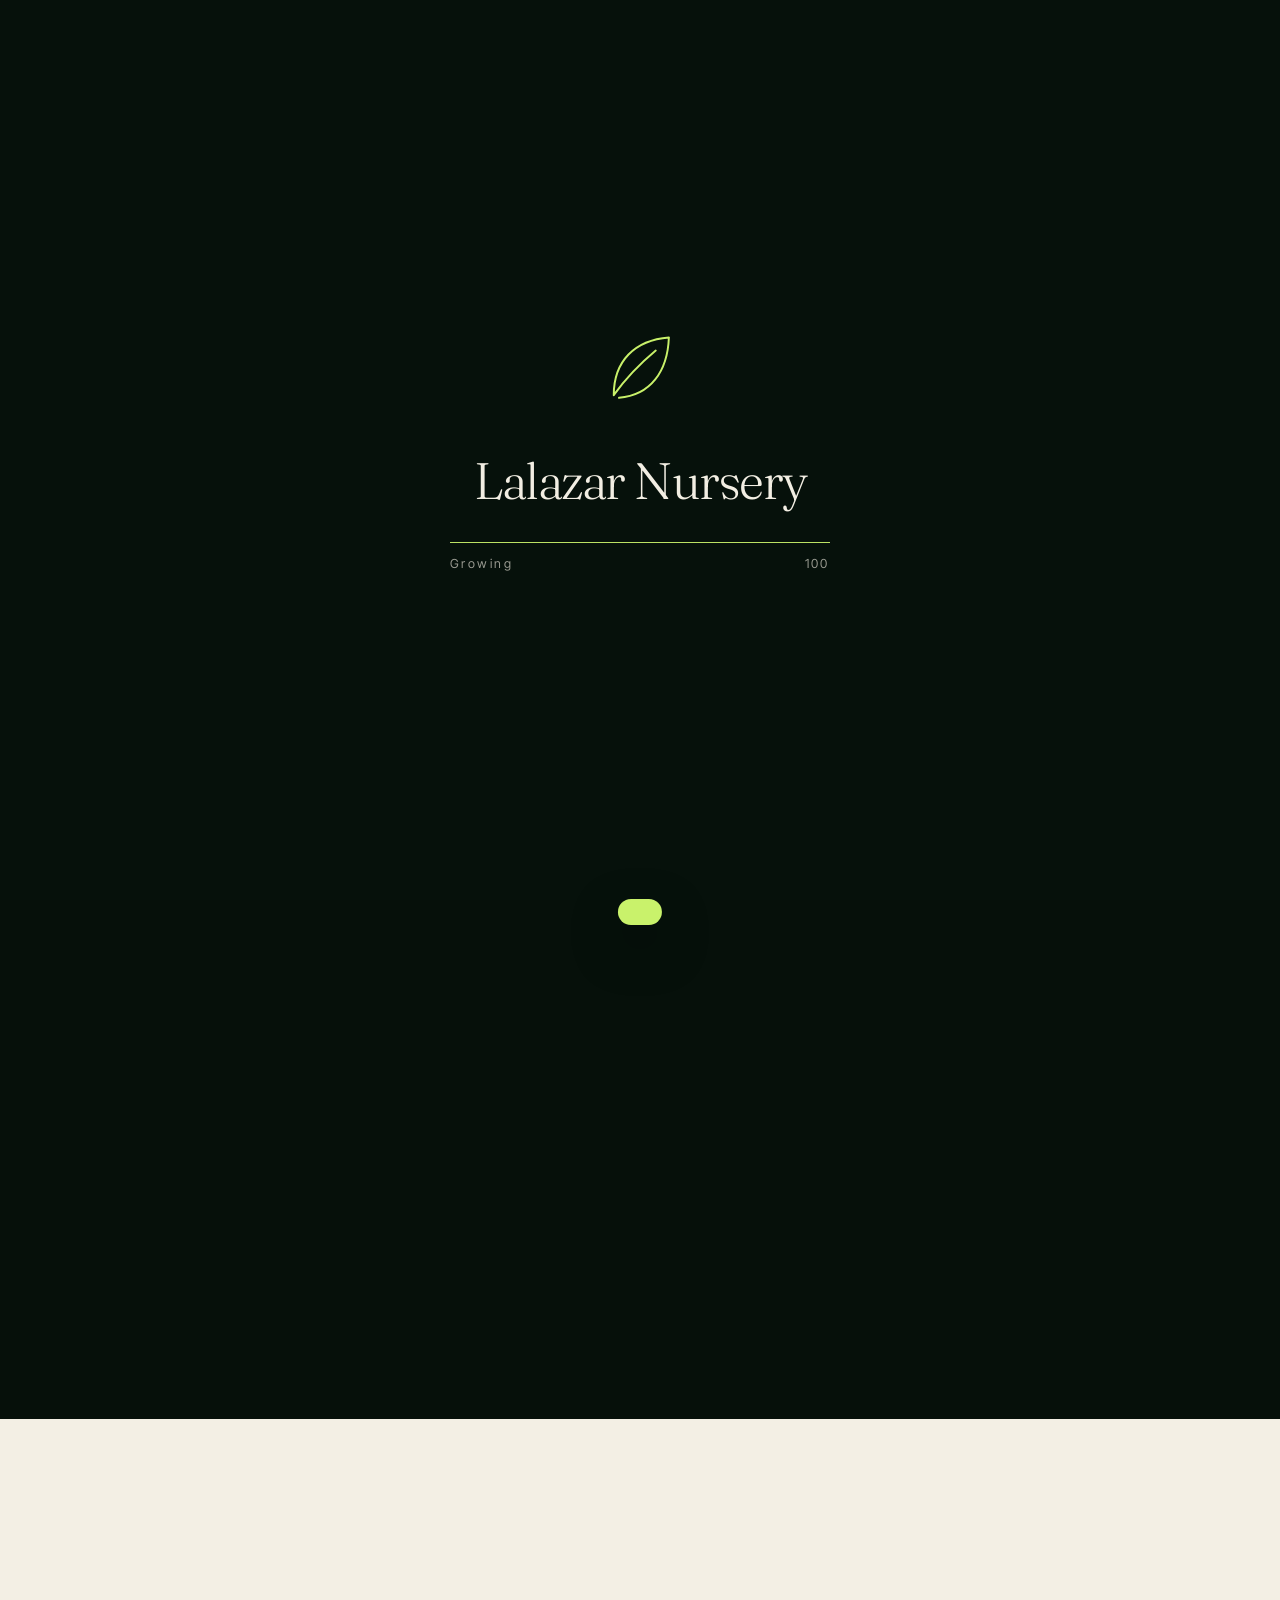
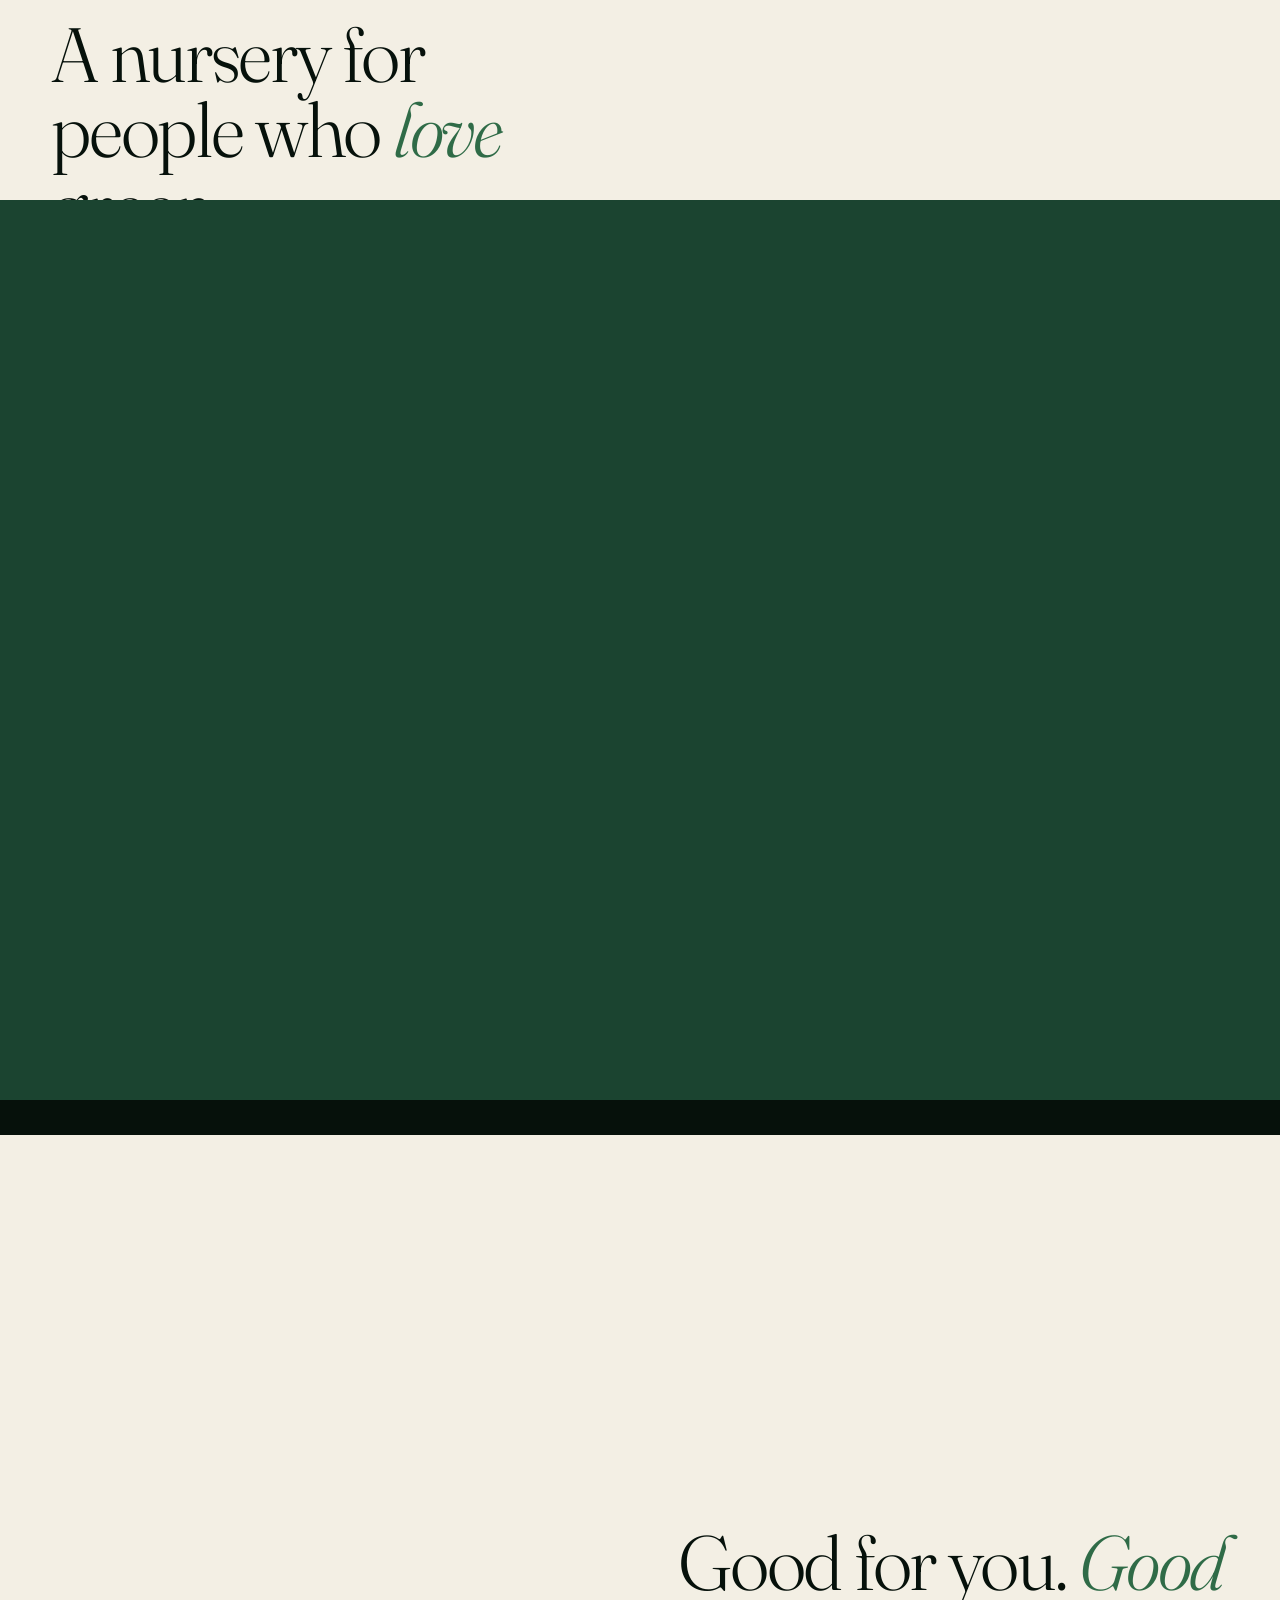
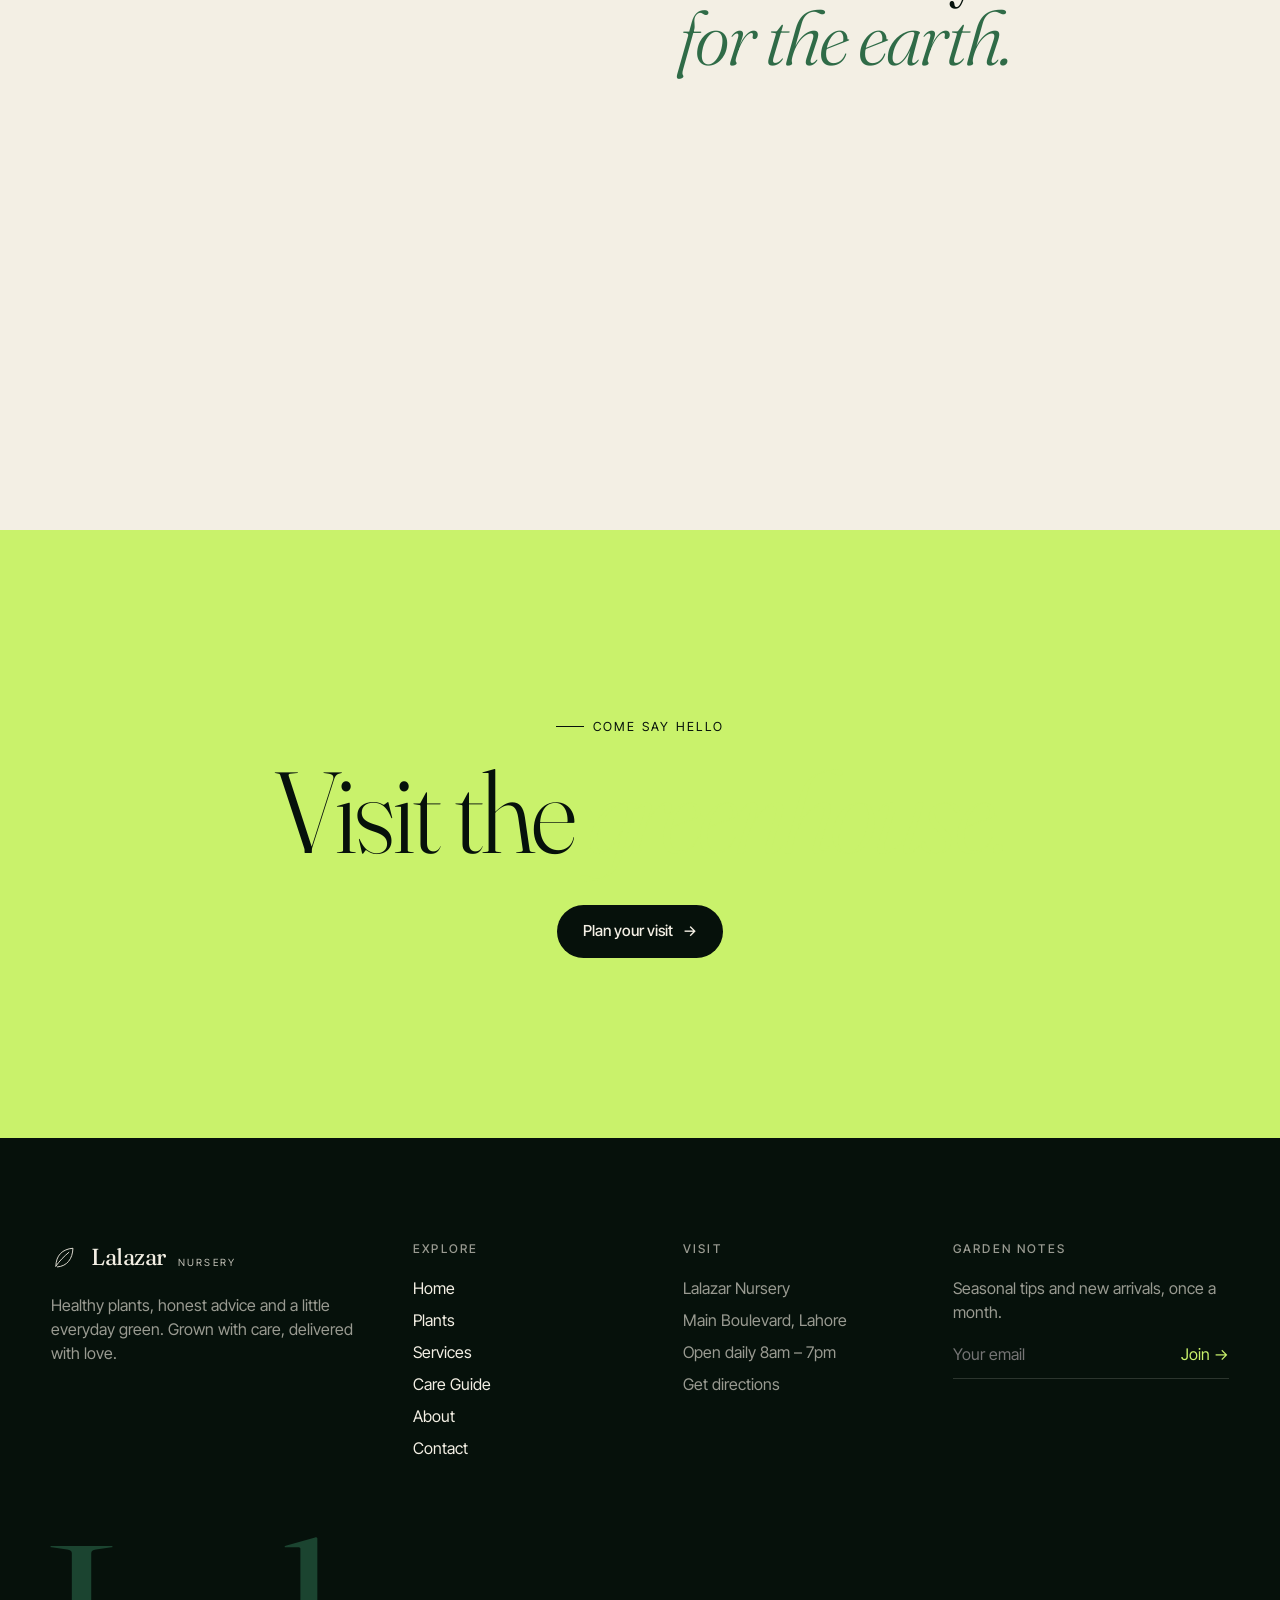
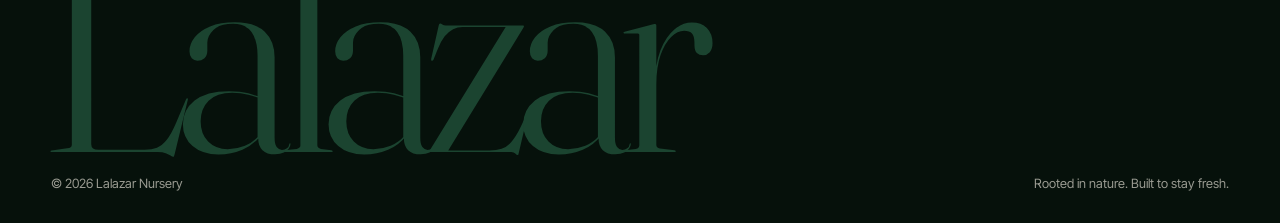
==== about.html @ 15ce7860 "Fix cart drawer, mobile overflow, touch animations and add pinned mobile collection - Cart drawer ne" ====
<!doctype html>
<html lang="en">
<head>
<meta charset="utf-8">
<meta name="viewport" content="width=device-width,initial-scale=1">
<title>About — Lalazar Nursery</title>
<meta name="description" content="The story and values behind Lalazar Nursery: growing healthy plants and helping people live greener.">
<meta name="theme-color" content="#06110b">
<link rel="icon" href="data:image/svg+xml,%3Csvg xmlns='http://www.w3.org/2000/svg' viewBox='0 0 64 64'%3E%3Crect width='64' height='64' rx='14' fill='%2306110b'/%3E%3Cpath d='M14 50C14 27 28 13 52 11c-1 23-12 39-34 41M14 50c9-12 18-22 28-31' fill='none' stroke='%23c9f26b' stroke-width='3.5' stroke-linecap='round'/%3E%3C/svg%3E">
<link rel="preconnect" href="https://fonts.googleapis.com"><link rel="preconnect" href="https://fonts.gstatic.com" crossorigin>
<link rel="preconnect" href="https://images.unsplash.com" crossorigin>
<link href="https://fonts.googleapis.com/css2?family=Fraunces:ital,opsz,wght@0,9..144,300;0,9..144,400;1,9..144,300&family=Inter+Tight:wght@300;400;500;600&display=swap" rel="stylesheet">
<link rel="stylesheet" href="css/style.css?v=10">
</head>
<body>
<main>
  <section class="phero">
    <span class="eyebrow" style="color:var(--lime)">About us</span>
    <h1 class="display" style="margin-top:22px" data-split data-hero>Rooted in <em>nature,</em> grown with heart.</h1>
  </section>

  <section class="band" style="height:min(90vh,760px)"><img data-img="jungle" data-w="1800" data-parallax="8" data-eager="1" alt="Greenhouse foliage"><div></div></section>

  <section class="light sec">
    <div class="wrap split">
      <div><span class="eyebrow" data-reveal>Our story</span><h2 class="h2" style="margin-top:18px" data-split>A nursery for people who <em>love</em> green.</h2></div>
      <div>
        <p class="lead" style="max-width:52ch;margin-bottom:22px" data-reveal>Lalazar Nursery began with a simple idea: everyone deserves a little green in their life. We raise plants in our own greenhouse, acclimatise them to real homes, and share everything we&rsquo;ve learned about keeping them happy.</p>
        <p class="lead" style="max-width:52ch" data-reveal>Whether you&rsquo;re buying your very first succulent or planning a whole garden, we&rsquo;re here to help you choose well and grow with confidence.</p>
      </div>
    </div>
  </section>

  <section class="sec wrap">
    <span class="eyebrow" style="color:var(--lime)" data-reveal>What we stand for</span>
    <h2 class="h2" style="margin:18px 0 60px" data-split>Our <em>values</em></h2>
    <div class="feats">
      <div class="feat" style="border-color:var(--line)" data-reveal><i>01</i><h3>Grow responsibly</h3><p>Peat-light soil mixes, rainwater collection and minimal plastic in our packaging.</p></div>
      <div class="feat" style="border-color:var(--line)" data-reveal data-delay=".1"><i>02</i><h3>Be honest</h3><p>We&rsquo;ll tell you if a plant isn&rsquo;t right for your space &mdash; even if it costs us a sale.</p></div>
      <div class="feat" style="border-color:var(--line)" data-reveal data-delay=".2"><i>03</i><h3>Share knowledge</h3><p>Free care advice, workshops and guides so every plant has a chance to thrive.</p></div>
    </div>
  </section>

  <section class="light sec">
    <div class="wrap split">
      <div class="imgbox" data-clip><img data-img="seedlings" data-w="1200" data-parallax="8" data-sizes="(max-width:800px) 100vw, 45vw" alt="Seedlings growing"></div>
      <div><span class="eyebrow" data-reveal>Sustainability</span><h2 class="h2" style="margin:18px 0 24px" data-split>Good for you. <em>Good for the earth.</em></h2>
        <p class="lead" data-reveal>Plants clean the air, calm the mind and cool our cities. We&rsquo;re working to make every step &mdash; from seed to shelf &mdash; kinder to the planet that grows them.</p></div>
    </div>
  </section>

  <section class="cta"><span class="eyebrow">Come say hello</span>
    <h2 class="display" style="margin-top:22px;font-size:clamp(2.6rem,9vw,9rem)" data-split>Visit the <em>greenhouse.</em></h2>
    <a class="btn magnetic" href="contact.html">Plan your visit <span class="arr">&rarr;</span></a></section>
</main>
<script src="https://cdnjs.cloudflare.com/ajax/libs/gsap/3.12.5/gsap.min.js"></script>
<script src="https://cdnjs.cloudflare.com/ajax/libs/gsap/3.12.5/ScrollTrigger.min.js"></script>
<script src="https://cdn.jsdelivr.net/npm/lenis@1.1.13/dist/lenis.min.js"></script>
<script src="js/data.js?v=10"></script>
<script src="js/main.js?v=10"></script>
</body>
</html>
---- css/style.css ----
/* ============ Lalazar Nursery ============ */
:root{
  --ink:#06110b; --forest:#0d2418; --moss:#1b4430; --leaf:#2f6b47; --lime:#c9f26b; --cream:#f3efe4; --sand:#e6dfcd; --clay:#e07a4f;
  --muted:rgba(243,239,228,.62); --line:rgba(243,239,228,.16);
  --serif:'Fraunces',Georgia,serif; --sans:'Inter Tight',system-ui,sans-serif;
  --ease:cubic-bezier(.22,1,.36,1); --pad:clamp(20px,4vw,64px);
}
*{box-sizing:border-box;margin:0;padding:0}
html{-webkit-text-size-adjust:100%}
html.lenis,html.lenis body{height:auto}
.lenis.lenis-smooth{scroll-behavior:auto!important}
.lenis.lenis-stopped{overflow:hidden}
body{font-family:var(--sans);background:var(--ink);color:var(--cream);line-height:1.5;overflow-x:hidden;-webkit-font-smoothing:antialiased}
img{display:block;max-width:100%;height:auto}
a{color:inherit;text-decoration:none}
button{font:inherit;color:inherit;background:none;border:0;cursor:pointer}
ul{list-style:none}
::selection{background:var(--lime);color:var(--ink)}
.wrap{padding-inline:var(--pad)}
.light{background:var(--cream);color:var(--ink)}
.light .muted{color:rgba(6,17,11,.6)}
.muted{color:var(--muted)}
.eyebrow{font-size:.78rem;letter-spacing:.18em;text-transform:uppercase;display:inline-flex;gap:.7em;align-items:center}
.eyebrow::before{content:"";width:28px;height:1px;background:currentColor}
.display{font-family:var(--serif);font-weight:300;letter-spacing:-.035em;line-height:.93;font-size:clamp(2.8rem,9vw,9.5rem)}
.h2{font-family:var(--serif);font-weight:300;letter-spacing:-.03em;line-height:.98;font-size:clamp(2.2rem,6vw,5.5rem)}
.display em,.h2 em,.h3 em{font-style:italic;font-weight:300;color:var(--lime)}
.light .h2 em,.light .display em{color:var(--leaf)}
.h3{font-family:var(--serif);font-weight:300;font-size:clamp(1.5rem,2.6vw,2.4rem);letter-spacing:-.02em;line-height:1.05}
.lead{font-size:clamp(1.05rem,1.5vw,1.3rem);max-width:46ch;color:var(--muted)}
.light .lead{color:rgba(6,17,11,.65)}
section{position:relative}
.sec{padding-block:clamp(80px,12vw,180px)}

/* word split */
.w{display:inline-block;overflow:hidden;vertical-align:top;padding:0 .1em .12em 0;margin:0 -.1em -.12em 0}
.wi{display:inline-block;will-change:transform}
.pw{display:inline-block}

/* buttons */
.btn{display:inline-flex;align-items:center;gap:.7em;padding:1em 1.7em;border-radius:99px;font-weight:500;font-size:.95rem;background:var(--lime);color:var(--ink);transition:transform .5s var(--ease),background .3s,color .3s;position:relative;overflow:hidden;will-change:transform}
.btn span.arr{display:inline-block;transition:transform .5s var(--ease)}
.btn:hover span.arr{transform:translateX(5px)}
.btn.ghost{background:transparent;color:inherit;box-shadow:inset 0 0 0 1px currentColor}
.btn.ghost:hover{background:var(--cream);color:var(--ink)}
.light .btn.ghost:hover{background:var(--ink);color:var(--cream)}
.btn.dark{background:var(--ink);color:var(--cream)}
.btn:disabled{opacity:.5;cursor:not-allowed}

/* header */
.hdr{position:fixed;inset:0 0 auto 0;z-index:90;display:flex;align-items:center;justify-content:space-between;padding:22px var(--pad);color:#fff;mix-blend-mode:difference;transition:transform .6s var(--ease)}
.hdr.hide{transform:translateY(-100%)}
.logo{display:flex;align-items:center;gap:.6em;font-family:var(--serif);font-size:1.45rem;letter-spacing:-.02em;font-weight:400}
.logo svg{width:26px;height:26px}
.logo small{font-family:var(--sans);font-size:.62rem;letter-spacing:.22em;text-transform:uppercase;opacity:.8;margin-left:-.2em;align-self:flex-end;padding-bottom:5px}
.nav{display:flex;gap:clamp(18px,2.4vw,40px);font-size:.92rem}
.nav a{position:relative;padding:4px 0}
.nav a::after{content:"";position:absolute;left:0;bottom:0;height:1px;width:100%;background:currentColor;transform:scaleX(0);transform-origin:right;transition:transform .5s var(--ease)}
.nav a:hover::after,.nav a.on::after{transform:scaleX(1);transform-origin:left}
.hdr-r{display:flex;align-items:center;gap:18px;font-size:.92rem}
.cart-btn{display:flex;gap:.5em;align-items:center}
.cart-btn b{display:inline-grid;place-items:center;min-width:24px;height:24px;border-radius:99px;background:#fff;color:#000;font-size:.75rem;font-weight:600;padding:0 6px}
.burger{display:none}
.mnav{position:fixed;inset:0;z-index:85;background:var(--forest);padding:110px var(--pad) 40px;display:flex;flex-direction:column;justify-content:space-between;clip-path:inset(0 0 100% 0);visibility:hidden}
.mnav a{display:block;font-family:var(--serif);font-size:clamp(2.4rem,11vw,4.5rem);font-weight:300;line-height:1.15;letter-spacing:-.03em}
.mnav a em{color:var(--lime)}
@media(max-width:900px){.nav{display:none}.burger{display:block}}

/* preloader + transition */
.pre{position:fixed;inset:0;z-index:200;background:var(--ink);display:grid;place-items:center;color:var(--cream)}
.pre-in{text-align:center;width:min(380px,80vw)}
.pre svg{width:84px;height:84px;margin:0 auto 26px;overflow:visible}
.pre svg path{fill:none;stroke:var(--lime);stroke-width:1.5;stroke-linecap:round;stroke-linejoin:round}
.pre-name{font-family:var(--serif);font-weight:300;font-size:clamp(2rem,6vw,3.2rem);letter-spacing:-.03em;overflow:hidden}
.pre-name span{display:inline-block}
.pre-bar{height:1px;background:var(--line);margin:22px 0 12px;overflow:hidden}
.pre-bar i{display:block;height:100%;background:var(--lime);transform:scaleX(0);transform-origin:left}
.pre-n{font-size:.78rem;letter-spacing:.2em;display:flex;justify-content:space-between;color:var(--muted)}
.wipe{position:fixed;inset:0;z-index:150;background:var(--moss);transform:translateY(100%);pointer-events:none;display:grid;place-items:center}
.wipe span{font-family:var(--serif);font-size:clamp(2rem,6vw,4rem);font-weight:300;font-style:italic;color:var(--lime);opacity:0}

/* cursor */
.cur,.cur-r{position:fixed;left:0;top:0;pointer-events:none;z-index:300;border-radius:50%;mix-blend-mode:normal}
.cur{width:7px;height:7px;background:var(--lime);margin:-3.5px 0 0 -3.5px}
.cur-r{width:46px;height:46px;margin:-23px 0 0 -23px;border:1px solid rgba(201,242,107,.7);display:grid;place-items:center;font-size:.7rem;font-weight:600;letter-spacing:.08em;text-transform:uppercase;color:var(--ink);transition:width .4s var(--ease),height .4s var(--ease),margin .4s var(--ease),background .3s}
.cur-r.big{width:88px;height:88px;margin:-44px 0 0 -44px;background:var(--lime)}
.cur-r.link{width:70px;height:70px;margin:-35px 0 0 -35px;background:rgba(201,242,107,.15)}
@media(hover:none),(pointer:coarse){.cur,.cur-r{display:none}}

/* hero */
.hero{min-height:100svh;display:flex;flex-direction:column;justify-content:flex-end;padding:120px var(--pad) 40px;overflow:hidden;background:radial-gradient(120% 90% at 70% 40%,#123324 0%,var(--ink) 65%)}
.hero-bg{position:absolute;inset:-6% 0;z-index:0;will-change:transform}
.hero-bg img{position:absolute;inset:0;width:100%;height:100%;object-fit:cover;opacity:0;animation:hbg 21s infinite;will-change:transform,opacity}
.hero-bg img:nth-child(1){animation-delay:-2s}
.hero-bg img:nth-child(2){animation-delay:5s}
.hero-bg img:nth-child(3){animation-delay:12s}
@keyframes hbg{0%{opacity:0;transform:scale(1.14)}8%{opacity:1}33%{opacity:1}42%{opacity:0}100%{opacity:0;transform:scale(1)}}
.hero-shade{position:absolute;inset:0;z-index:0;background:linear-gradient(to bottom,rgba(6,17,11,.75),transparent 28%),linear-gradient(to top,rgba(6,17,11,.94) 0%,rgba(6,17,11,.6) 45%,rgba(6,17,11,.6) 100%),radial-gradient(80% 60% at 20% 90%,rgba(6,17,11,.6),transparent)}
.hero>*:not(.hero-bg):not(.hero-shade){position:relative;z-index:1}
.hero>.hero-tag{position:absolute}
@media(prefers-reduced-motion:reduce){.hero-bg img{animation:none}.hero-bg img:first-child{opacity:1}}
.hero .display{max-width:11ch;font-size:clamp(2.8rem,8vw,8.5rem)}
.hero-foot{display:flex;justify-content:space-between;align-items:flex-end;gap:30px;margin-top:clamp(28px,5vh,60px);flex-wrap:wrap}
.hero-cta{display:flex;gap:14px;flex-wrap:wrap}
.scroll-cue{display:flex;gap:12px;align-items:center;font-size:.75rem;letter-spacing:.2em;text-transform:uppercase;color:var(--muted)}
.scroll-cue i{width:1px;height:46px;background:var(--line);position:relative;overflow:hidden}
.scroll-cue i::after{content:"";position:absolute;left:0;top:-100%;width:100%;height:100%;background:var(--lime);animation:cue 2s var(--ease) infinite}
@keyframes cue{to{top:100%}}
.hero-tag{position:absolute;top:50%;right:var(--pad);z-index:1;writing-mode:vertical-rl;font-size:.72rem;letter-spacing:.3em;text-transform:uppercase;color:var(--muted);transform:translateY(-50%)}
@media(max-width:700px){.hero-tag{display:none}}

/* marquee */
.marq{overflow:hidden;border-block:1px solid var(--line);padding:22px 0;background:var(--forest)}
.marq-t{display:flex;width:max-content;animation:marq 38s linear infinite}
.marq:hover .marq-t{animation-play-state:paused}
.marq-t span{font-family:var(--serif);font-size:clamp(1.6rem,4vw,3.4rem);font-weight:300;font-style:italic;padding-inline:.7em;white-space:nowrap;display:flex;align-items:center;gap:1.4em}
.marq-t span::after{content:"\273F";color:var(--lime);font-style:normal;font-size:.55em}
@keyframes marq{to{transform:translateX(-50%)}}

/* statement */
.statement{font-family:var(--serif);font-weight:300;font-size:clamp(1.9rem,5vw,4.6rem);line-height:1.08;letter-spacing:-.03em;max-width:21ch}
.statement-wrap{display:grid;grid-template-columns:1fr;gap:40px}
.statement-wrap .eyebrow{color:var(--leaf)}

/* horizontal collection */
.hs{background:var(--forest);overflow:hidden}
.hs-head{display:flex;justify-content:space-between;align-items:flex-end;gap:30px;padding:clamp(70px,9vw,130px) var(--pad) 40px;flex-wrap:wrap}
.hs-track{display:flex;gap:clamp(16px,2vw,32px);padding:0 var(--pad) clamp(70px,9vw,130px);width:max-content}
.hs-track .card{width:clamp(280px,29vw,460px)}

/* product card */
.card{position:relative;cursor:pointer;transform-style:preserve-3d;will-change:transform}
.card-img{aspect-ratio:4/5;overflow:hidden;border-radius:20px;background:var(--moss);position:relative}
.card-img img{position:absolute;left:0;top:-8%;width:100%;height:116%;object-fit:cover;transition:transform 1.1s var(--ease);will-change:transform}
.card:hover .card-img img{transform:scale(1.07)}
.card-img::after{content:"";position:absolute;inset:0;background:radial-gradient(circle at var(--mx,50%) var(--my,0%),rgba(255,255,255,.22),transparent 55%);opacity:0;transition:opacity .4s;pointer-events:none}
.card:hover .card-img::after{opacity:1}
.badge{position:absolute;top:14px;left:14px;z-index:2;font-size:.7rem;letter-spacing:.1em;text-transform:uppercase;background:rgba(6,17,11,.55);backdrop-filter:blur(8px);padding:.45em .9em;border-radius:99px;color:var(--cream)}
.card-b{display:flex;justify-content:space-between;gap:12px;padding:16px 4px 0;transform:translateZ(30px)}
.card-b h3{font-family:var(--serif);font-weight:400;font-size:1.3rem;letter-spacing:-.02em;line-height:1.1}
.card-b p{font-size:.82rem;opacity:.6;margin-top:4px}
.price{font-weight:500;white-space:nowrap}
.add{position:absolute;right:14px;bottom:calc(100% - 4/5*100% + 0px);}
.card .add{position:absolute;top:14px;right:14px;z-index:3;width:46px;height:46px;border-radius:50%;background:var(--lime);color:var(--ink);font-size:1.4rem;line-height:1;display:grid;place-items:center;transform:scale(.6);opacity:0;transition:transform .5s var(--ease),opacity .3s}
.card:hover .add,.card .add:focus-visible{transform:scale(1);opacity:1}
@media(hover:none){.card .add{opacity:1;transform:scale(1)}}
.light .card-img{background:var(--sand)}

/* categories accordion */
.cats{display:flex;gap:12px;height:min(78vh,720px);padding:0 var(--pad)}
.cat{position:relative;flex:1;border-radius:22px;overflow:hidden;transition:flex .9s var(--ease);display:flex;align-items:flex-end;padding:26px;min-width:0}
.cat:hover{flex:3.2}
.cat img{position:absolute;inset:0;width:100%;height:100%;object-fit:cover;transition:transform 1.4s var(--ease);filter:saturate(.9)}
.cat:hover img{transform:scale(1.06)}
.cat::before{content:"";position:absolute;inset:0;z-index:1;background:linear-gradient(to top,rgba(6,17,11,.85),transparent 60%)}
.cat>div{position:relative;z-index:2;color:var(--cream);white-space:nowrap}
.cat h3{font-family:var(--serif);font-weight:300;font-size:clamp(1.6rem,3vw,2.8rem);letter-spacing:-.03em}
.cat p{font-size:.85rem;opacity:.75;margin-top:6px}
.cat .num{position:absolute;top:22px;left:26px;z-index:2;font-size:.78rem;letter-spacing:.15em;color:#fff}
@media(max-width:800px){.cats{flex-direction:column;height:auto}.cat{flex:none;height:180px}.cat:hover{flex:none;height:180px}}

/* stats */
.stats{display:grid;grid-template-columns:repeat(4,1fr);gap:20px;border-top:1px solid rgba(6,17,11,.15);padding-top:40px}
.stat b{display:block;font-family:var(--serif);font-weight:300;font-size:clamp(2.6rem,7vw,6.5rem);letter-spacing:-.04em;line-height:1}
.stat span{font-size:.85rem;color:rgba(6,17,11,.6)}
@media(max-width:700px){.stats{grid-template-columns:1fr 1fr;row-gap:40px}}

/* sticky steps */
.steps{padding:0 var(--pad)}
.step{position:sticky;top:calc(12vh + var(--i)*26px);border-radius:28px;padding:clamp(26px,4vw,60px);display:grid;grid-template-columns:1.1fr 1fr;gap:clamp(20px,4vw,60px);align-items:center;min-height:62vh;margin-bottom:6vh;overflow:hidden}
.step:nth-child(1){background:var(--moss)}.step:nth-child(2){background:#16382a;}.step:nth-child(3){background:var(--lime);color:var(--ink)}
.step .n{font-family:var(--serif);font-style:italic;font-size:1.2rem;opacity:.7}
.step img{border-radius:18px;aspect-ratio:4/3;width:100%;object-fit:cover}
.step h3{margin:14px 0 16px}
.step p{max-width:42ch;opacity:.8}
@media(max-width:800px){.step{grid-template-columns:1fr;min-height:auto}}

/* parallax band */
.band{height:min(110vh,900px);overflow:hidden;position:relative;display:grid;place-items:center;text-align:center}
.band img{position:absolute;inset:-12% 0;width:100%;height:124%;object-fit:cover;will-change:transform}
.band::before{content:"";position:absolute;inset:0;background:rgba(6,17,11,.5);z-index:1}
.band>div{position:relative;z-index:2;padding:0 var(--pad)}

/* generic grids */
.split{display:grid;grid-template-columns:1fr 1fr;gap:clamp(30px,6vw,100px);align-items:center}
@media(max-width:800px){.split{grid-template-columns:1fr}}
.imgbox{overflow:hidden;border-radius:24px;aspect-ratio:4/5;position:relative}
.imgbox img{position:absolute;inset:-10% 0;width:100%;height:120%;object-fit:cover}
.feats{display:grid;grid-template-columns:repeat(3,1fr);gap:clamp(16px,2vw,28px)}
.feat{border:1px solid rgba(6,17,11,.15);border-radius:22px;padding:30px;transition:background .5s var(--ease),color .5s,transform .6s var(--ease)}
.feat:hover{background:var(--ink);color:var(--cream);transform:translateY(-6px)}
.feat i{font-style:normal;font-family:var(--serif);font-size:2.4rem;color:var(--leaf);display:block;margin-bottom:40px}
.feat:hover i{color:var(--lime)}
.feat h3{font-family:var(--serif);font-weight:400;font-size:1.5rem;margin-bottom:10px;letter-spacing:-.02em}
.feat p{opacity:.7;font-size:.95rem}
@media(max-width:800px){.feats{grid-template-columns:1fr}}

/* CTA */
.cta{background:var(--lime);color:var(--ink);text-align:center;padding:clamp(90px,14vw,200px) var(--pad);overflow:hidden}
.cta .h2 em{color:var(--moss)}
.cta .btn{background:var(--ink);color:var(--cream);margin-top:40px}

/* footer */
.ftr{background:var(--ink);padding:clamp(60px,8vw,110px) var(--pad) 30px;overflow:hidden}
.ftr-grid{display:grid;grid-template-columns:1.4fr 1fr 1fr 1.2fr;gap:40px}
.ftr h4{font-size:.75rem;letter-spacing:.18em;text-transform:uppercase;color:var(--muted);font-weight:500;margin-bottom:18px}
.ftr li{margin-bottom:8px}
.ftr a:hover{color:var(--lime)}
.news{display:flex;border-bottom:1px solid var(--line);margin-top:6px}
.news input{flex:1;background:none;border:0;color:inherit;padding:12px 0;font:inherit;outline:none;min-width:0}
.news button{color:var(--lime)}
.news-msg{font-size:.82rem;color:var(--lime);margin-top:8px;min-height:1.2em}
.mega{font-family:var(--serif);font-weight:300;letter-spacing:-.06em;line-height:.8;font-size:clamp(4rem,23vw,26rem);margin:60px 0 10px -.04em;color:var(--moss);white-space:nowrap;user-select:none}
.ftr-bot{display:flex;justify-content:space-between;font-size:.8rem;color:var(--muted);flex-wrap:wrap;gap:10px}
@media(max-width:800px){.ftr-grid{grid-template-columns:1fr 1fr}.ftr-grid>:first-child,.ftr-grid>:last-child{grid-column:1/-1}}

/* page hero (inner pages) */
.phero{padding:clamp(140px,22vw,260px) var(--pad) clamp(50px,7vw,100px);background:radial-gradient(100% 120% at 85% 0%,#17402c 0%,var(--ink) 60%);overflow:hidden}
.phero .lead{margin-top:30px}

/* shop */
.shop-bar{display:flex;gap:16px;align-items:center;justify-content:space-between;flex-wrap:wrap;padding:24px var(--pad);position:sticky;top:0;z-index:40;background:rgba(243,239,228,.9);backdrop-filter:blur(14px);border-bottom:1px solid rgba(6,17,11,.1)}
.chips{display:flex;gap:8px;flex-wrap:wrap}
.chip{padding:.55em 1.2em;border-radius:99px;box-shadow:inset 0 0 0 1px rgba(6,17,11,.25);font-size:.88rem;transition:background .3s,color .3s}
.chip:hover{background:rgba(6,17,11,.08)}
.chip.on{background:var(--ink);color:var(--cream);box-shadow:none}
.tools{display:flex;gap:10px;flex-wrap:wrap}
.field,select.field{background:transparent;border:0;box-shadow:inset 0 0 0 1px rgba(6,17,11,.25);border-radius:99px;padding:.65em 1.2em;font:inherit;font-size:.9rem;color:inherit;outline:none;min-width:0}
.field:focus{box-shadow:inset 0 0 0 2px var(--leaf)}
.grid{display:grid;grid-template-columns:repeat(4,1fr);gap:clamp(30px,3vw,48px) clamp(14px,2vw,28px);padding:50px var(--pad) 120px}
@media(max-width:1100px){.grid{grid-template-columns:repeat(3,1fr)}}
@media(max-width:760px){.grid{grid-template-columns:repeat(2,1fr)}.card-b h3{font-size:1.05rem}}
.empty{grid-column:1/-1;text-align:center;padding:80px 0;font-family:var(--serif);font-size:2rem;font-weight:300;opacity:.6}
.count{font-size:.85rem;opacity:.6}

/* modal (quick view / checkout) */
.modal{position:fixed;inset:0;z-index:120;display:grid;place-items:center;padding:20px;background:rgba(3,10,6,.7);backdrop-filter:blur(8px);opacity:0;visibility:hidden}
.modal-box{background:var(--cream);color:var(--ink);border-radius:26px;width:min(980px,100%);max-height:92vh;overflow:auto;display:grid;grid-template-columns:1fr 1fr;position:relative}
.modal-box.sm{grid-template-columns:1fr;width:min(520px,100%);padding:40px}
.modal-img{min-height:420px;position:relative}
.modal-img img{position:absolute;inset:0;width:100%;height:100%;object-fit:cover}
.modal-body{padding:clamp(24px,4vw,48px);display:flex;flex-direction:column;gap:16px}
.modal-x{position:absolute;top:14px;right:14px;z-index:3;width:42px;height:42px;border-radius:50%;background:var(--ink);color:var(--cream);font-size:1.2rem}
.facts{display:grid;grid-template-columns:1fr 1fr;gap:10px}
.facts div{border:1px solid rgba(6,17,11,.15);border-radius:14px;padding:12px 14px;font-size:.85rem}
.facts small{display:block;opacity:.55;font-size:.7rem;letter-spacing:.12em;text-transform:uppercase}
@media(max-width:760px){.modal-box{grid-template-columns:1fr}.modal-img{min-height:240px}}
.qty{display:inline-flex;align-items:center;border-radius:99px;box-shadow:inset 0 0 0 1px currentColor;opacity:.9}
.qty button{width:34px;height:34px;font-size:1.1rem}
.qty span{min-width:22px;text-align:center;font-size:.9rem}

/* cart drawer */
.drawer-bg{position:fixed;inset:0;z-index:110;background:rgba(3,10,6,.6);opacity:0;visibility:hidden}
.drawer{position:fixed;top:0;right:0;bottom:0;width:min(460px,100%);z-index:115;background:var(--forest);display:flex;flex-direction:column;visibility:hidden}
.drawer-h{display:flex;justify-content:space-between;align-items:center;padding:26px 28px;border-bottom:1px solid var(--line)}
.drawer-b{flex:1;overflow:auto;padding:10px 28px;overscroll-behavior:contain}
.ci{display:grid;grid-template-columns:76px 1fr auto;gap:14px;padding:18px 0;border-bottom:1px solid var(--line);align-items:center}
.ci img{width:76px;height:92px;object-fit:cover;border-radius:12px}
.ci h4{font-family:var(--serif);font-weight:400;font-size:1.05rem}
.ci small{opacity:.55;display:block;margin-bottom:8px}
.ci .rm{font-size:.75rem;opacity:.6;text-decoration:underline}
.drawer-f{padding:24px 28px;border-top:1px solid var(--line)}
.tot{display:flex;justify-content:space-between;font-size:1.2rem;margin-bottom:16px;font-family:var(--serif)}
.drawer-f .btn{width:100%;justify-content:center}
.dempty{text-align:center;padding:70px 0;opacity:.6;font-family:var(--serif);font-size:1.5rem;font-weight:300}
.toast{position:fixed;left:50%;bottom:28px;z-index:250;background:var(--lime);color:var(--ink);padding:.9em 1.5em;border-radius:99px;font-weight:500;font-size:.92rem;transform:translate(-50%,200%);transition:transform .6s var(--ease);box-shadow:0 20px 50px rgba(0,0,0,.35);max-width:90vw}

/* forms */
.form{display:grid;gap:18px}
.f{display:grid;gap:6px}
.f label{font-size:.75rem;letter-spacing:.14em;text-transform:uppercase;opacity:.65}
.f input,.f textarea,.f select{background:transparent;border:0;border-bottom:1px solid currentColor;padding:12px 0;font:inherit;font-size:1.05rem;color:inherit;outline:none;border-radius:0;opacity:.95}
.f input:focus,.f textarea:focus,.f select:focus{border-color:var(--leaf);border-bottom-width:2px}
.f textarea{min-height:110px;resize:vertical}
.f select option{color:#000}
.err{color:var(--clay);font-size:.8rem;min-height:1em}
.row2{display:grid;grid-template-columns:1fr 1fr;gap:18px}
@media(max-width:600px){.row2{grid-template-columns:1fr}}
.ok{padding:30px;border-radius:20px;background:var(--moss);color:var(--cream);display:none}
.ok.show{display:block}

/* services list */
.slist{border-top:1px solid var(--line)}
.srow{display:grid;grid-template-columns:70px 1.2fr 1.4fr 40px;gap:20px;align-items:center;padding:clamp(24px,3.2vw,44px) 0;border-bottom:1px solid var(--line);position:relative;transition:padding .6s var(--ease),color .3s}
.srow:hover{padding-left:20px;color:var(--lime)}
.srow .n{font-size:.8rem;opacity:.6}
.srow h3{font-family:var(--serif);font-weight:300;font-size:clamp(1.7rem,4.2vw,3.8rem);letter-spacing:-.03em;line-height:1}
.srow p{color:var(--muted);font-size:.95rem}
.srow .arrow{font-size:1.5rem;transition:transform .5s var(--ease)}
.srow:hover .arrow{transform:translate(4px,-4px) rotate(0)}
.peek{position:fixed;left:0;top:0;width:min(340px,28vw);aspect-ratio:4/5;border-radius:18px;overflow:hidden;pointer-events:none;z-index:60;opacity:0;transform:scale(.6)}
.peek img{width:100%;height:100%;object-fit:cover}
@media(max-width:800px){.srow{grid-template-columns:40px 1fr}.srow p,.srow .arrow{grid-column:2}.peek{display:none}}

/* care */
.finder{display:grid;grid-template-columns:.9fr 1.1fr;gap:clamp(30px,5vw,80px);align-items:start}
@media(max-width:900px){.finder{grid-template-columns:1fr}}
.opts{display:flex;gap:8px;flex-wrap:wrap;margin:10px 0 26px}
.opt{padding:.7em 1.3em;border-radius:99px;box-shadow:inset 0 0 0 1px rgba(6,17,11,.3);transition:all .3s}
.opt:hover{background:rgba(6,17,11,.08)}
.opt.on{background:var(--ink);color:var(--cream);box-shadow:none}
.results{display:grid;grid-template-columns:1fr 1fr;gap:16px;min-height:200px}
.res{display:grid;grid-template-columns:70px 1fr;gap:12px;align-items:center;padding:12px;border-radius:18px;background:var(--sand);cursor:pointer;transition:transform .5s var(--ease)}
.res:hover{transform:translateY(-4px)}
.res img{width:70px;height:70px;object-fit:cover;border-radius:12px}
.res h4{font-family:var(--serif);font-weight:400;line-height:1.1}
.res small{opacity:.6}
@media(max-width:560px){.results{grid-template-columns:1fr}}
.acc{border-top:1px solid var(--line)}
.acc-i{border-bottom:1px solid var(--line)}
.acc-q{width:100%;display:flex;justify-content:space-between;align-items:center;gap:20px;text-align:left;padding:28px 0;font-family:var(--serif);font-size:clamp(1.3rem,2.6vw,2.2rem);font-weight:300;letter-spacing:-.02em}
.acc-q i{font-style:normal;font-size:1.8rem;transition:transform .5s var(--ease);color:var(--lime)}
.acc-i.open .acc-q i{transform:rotate(45deg)}
.acc-a{height:0;overflow:hidden}
.acc-a p{padding:0 0 30px;max-width:62ch;color:var(--muted)}

/* contact info */
.info{display:grid;gap:26px}
.info h4{font-size:.75rem;letter-spacing:.18em;text-transform:uppercase;opacity:.55;font-weight:500;margin-bottom:6px}
.info p,.info a{font-family:var(--serif);font-size:1.4rem;font-weight:300}
.map{border-radius:24px;overflow:hidden;aspect-ratio:16/9;filter:grayscale(.4) contrast(1.05);background:var(--moss)}
.map iframe{width:100%;height:100%;border:0}

/* reveal initial states (only when JS active) */
.js [data-reveal]{opacity:0;transform:translateY(40px)}
.js [data-clip]{clip-path:inset(0 0 100% 0)}
@media(prefers-reduced-motion:reduce){
  .js [data-reveal]{opacity:1;transform:none}.js [data-clip]{clip-path:none}
  .marq-t,.scroll-cue i::after{animation:none}
  *{scroll-behavior:auto!important}
}
:focus-visible{outline:2px solid var(--lime);outline-offset:3px}

/* ============ Mobile & touch polish ============ */
html{-webkit-tap-highlight-color:transparent}
.drawer-f{padding-bottom:max(24px,env(safe-area-inset-bottom))}
.modal-box{max-height:92dvh}
@media(max-width:800px){
  .hdr{padding:16px var(--pad)}
  .cart-btn,.burger{padding:10px 4px;min-height:44px}
  .hero{padding-top:100px}
  .hero .display{font-size:clamp(3.1rem,13.5vw,5rem);max-width:none}
  .hero-foot{margin-top:24px}
  .btn{padding:1.05em 1.6em}
  .phero{padding-top:130px}
  .phero .display{font-size:clamp(2.8rem,13vw,5rem)}
  .display{font-size:clamp(2.6rem,12.5vw,5rem)}
  .sec{padding-block:72px}
  .h2{font-size:clamp(2.1rem,10vw,3.4rem)}
  .statement{font-size:clamp(1.7rem,7vw,2.6rem);max-width:none}
  .cta .display,.band .display{font-size:clamp(2.4rem,11.5vw,4.5rem)!important}
  .step{position:sticky;top:calc(76px + var(--i)*14px);min-height:0;margin-bottom:5vh;padding:22px;gap:18px}
  .band{height:78svh}
  /* shop controls */
  .shop-bar{position:static;padding:18px var(--pad);flex-direction:column;align-items:stretch}
  .chips{flex-wrap:nowrap;overflow-x:auto;margin-inline:calc(var(--pad)*-1);padding-inline:var(--pad);scrollbar-width:none}
  .chips::-webkit-scrollbar{display:none}
  .chip{white-space:nowrap;padding:.7em 1.2em;flex:none}
  .tools{display:grid;grid-template-columns:minmax(0,1.4fr) minmax(0,1fr);gap:8px;min-width:0}
  .field{width:100%}
  .grid{padding:30px var(--pad) 80px}
  .card-b{flex-direction:column;gap:4px}
  .card-b h3{font-size:1.05rem}
  /* bigger touch targets */
  .qty button{width:42px;height:42px}
  .modal{padding:0;align-items:end}
  .modal-box{border-radius:24px 24px 0 0;max-height:94dvh}
  .modal-box.sm{padding:30px 22px}
  .modal-x{width:44px;height:44px}
  .modal-img{min-height:220px;height:36dvh}
  .opt{padding:.8em 1.2em}
  .acc-q{padding:22px 0}
  .info p,.info a{font-size:1.2rem}
  .mega{margin-top:40px}
  .ftr-bot{flex-direction:column}
  .stats{row-gap:34px}
  .cats{padding:0 var(--pad)}
  .feat{padding:24px}
  .feat i{margin-bottom:24px}
}
/* inputs >=16px so iOS doesn't zoom on focus */
@media(max-width:800px){input,select,textarea,.field,.f input,.f textarea,.f select,.news input{font-size:16px!important}}
/* no sticky-hover states on touch */
@media(hover:none){
  .card:hover .card-img img,.cat:hover img{transform:none}
  .cat:hover{flex:1}
  .srow:hover{padding-left:0;color:inherit}
  .feat:hover{background:transparent;color:inherit;transform:none}
  .feat:hover i{color:var(--leaf)}
}
@media(max-width:380px){.logo small{display:none}.hdr-r{gap:10px}}

/* Featured collection: fit cards fully inside one screen while pinned */
.hs{height:100vh;height:100svh;min-height:560px;display:flex;flex-direction:column;justify-content:center}
.hs-head{padding:96px var(--pad) 24px}
.hs-head .h2{font-size:clamp(2rem,4.2vw,4rem)}
.hs-scroll{flex:none}
.hs-track{padding-bottom:0;align-items:flex-start}
.hs-track .card{width:clamp(220px,min(28vw,calc((100svh - 360px) * .8)),460px)}
@media(max-width:800px){
  .hs-head{padding:84px var(--pad) 18px;gap:14px}
  .hs-head .btn{display:none}
  .hs-track .card{width:clamp(200px,min(68vw,calc((100svh - 300px) * .8)),340px)}
}

/* Touch versions of hover effects */
@media(hover:none){
  .cat{transition:height .9s var(--ease)}
  .cat.on{height:300px!important}
  .cat.on img{transform:scale(1.08)}
  .srow{transition:padding .6s var(--ease),color .4s}
  .srow.on{padding-left:14px;color:var(--lime)}
  .card:active{transform:scale(.97)}
  .btn:active,.back-btn:active,.chip:active,.opt:active{transform:scale(.95)}
}
.card{transition:transform .4s var(--ease)}

/* back button */
.back-btn{display:inline-flex;align-items:center;gap:.6em;margin-bottom:34px;padding:.6em 1.2em .6em 1em;border-radius:99px;font-size:.9rem;color:var(--cream);box-shadow:inset 0 0 0 1px var(--line);transition:background .3s,color .3s,transform .5s var(--ease)}
.back-btn:hover{background:var(--lime);color:var(--ink);transform:translateX(-4px)}
.back-btn span{transition:transform .4s var(--ease)}
.back-btn:hover span{transform:translateX(-3px)}
@media(max-width:800px){.back-btn{margin-bottom:24px;min-height:44px}}

/* never allow sideways page scroll */
html,body{overflow-x:clip;max-width:100%}
.shop-bar>*{min-width:0;max-width:100%}
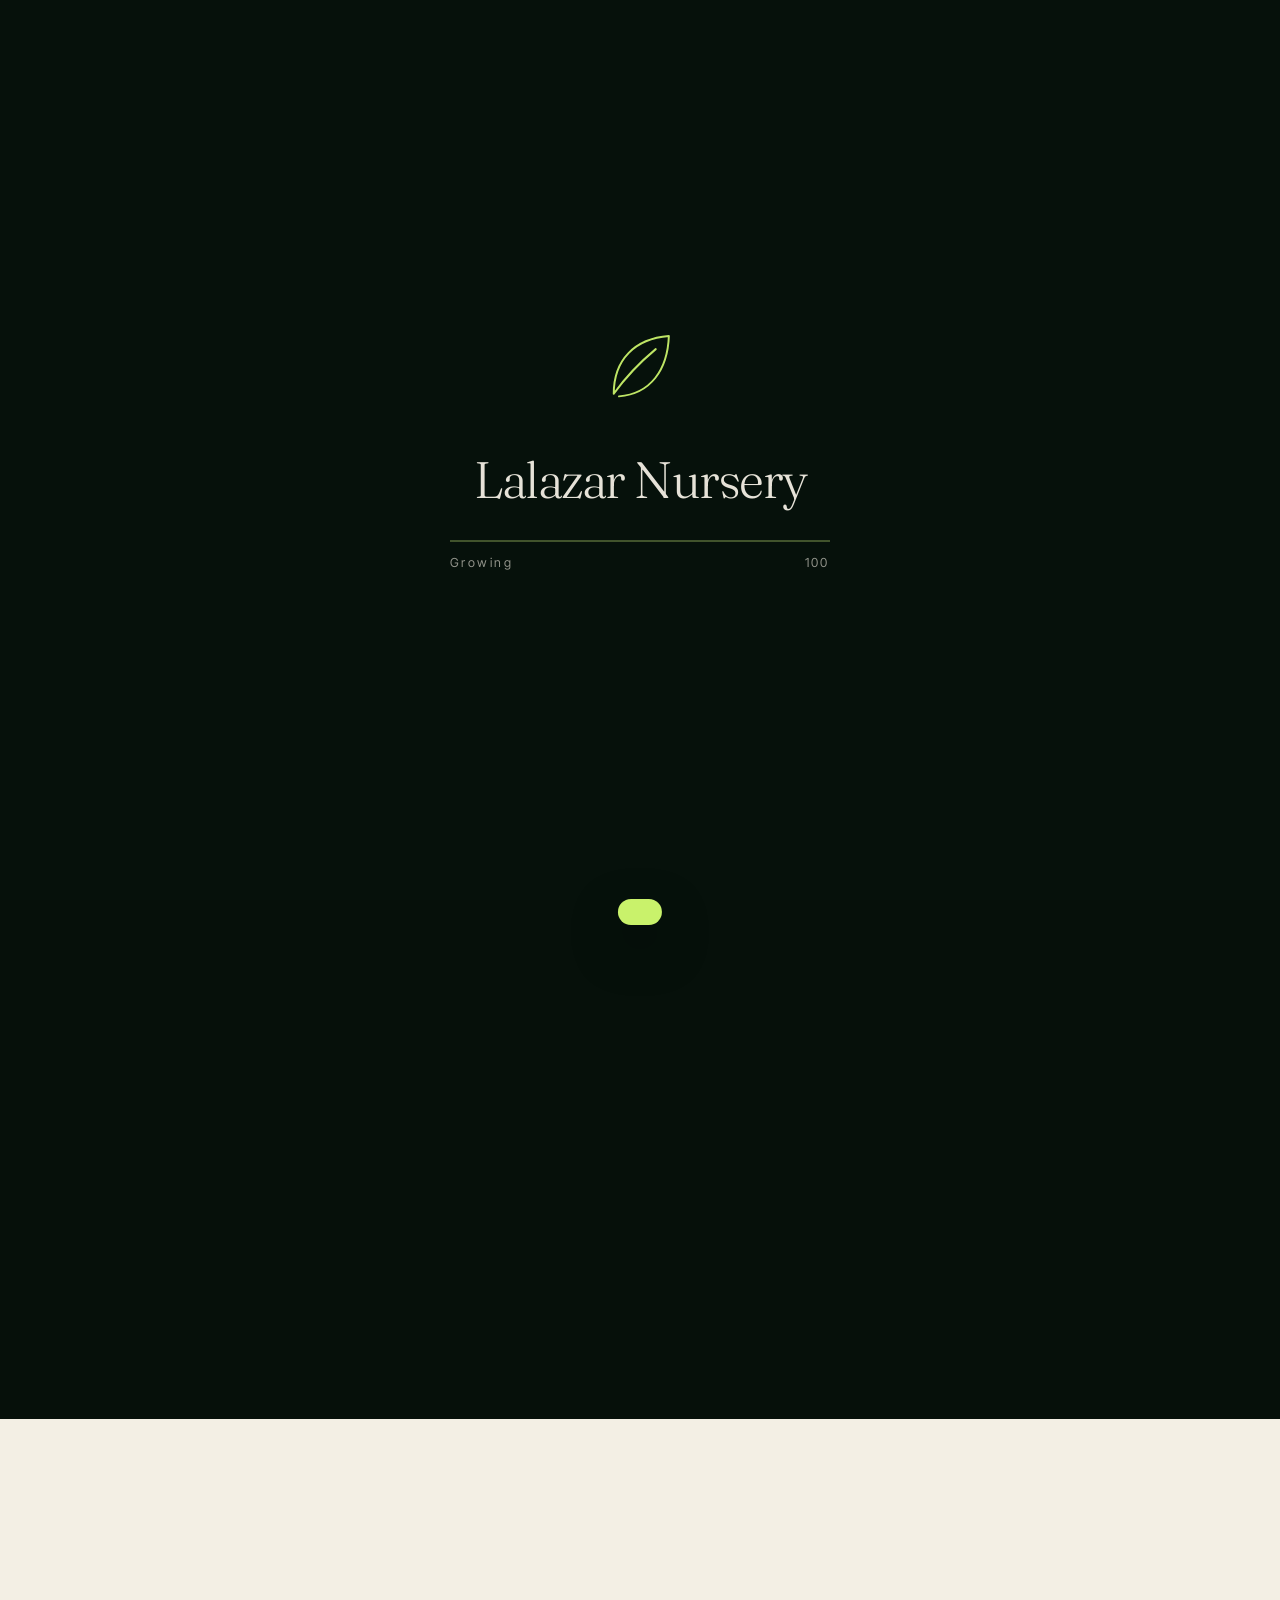
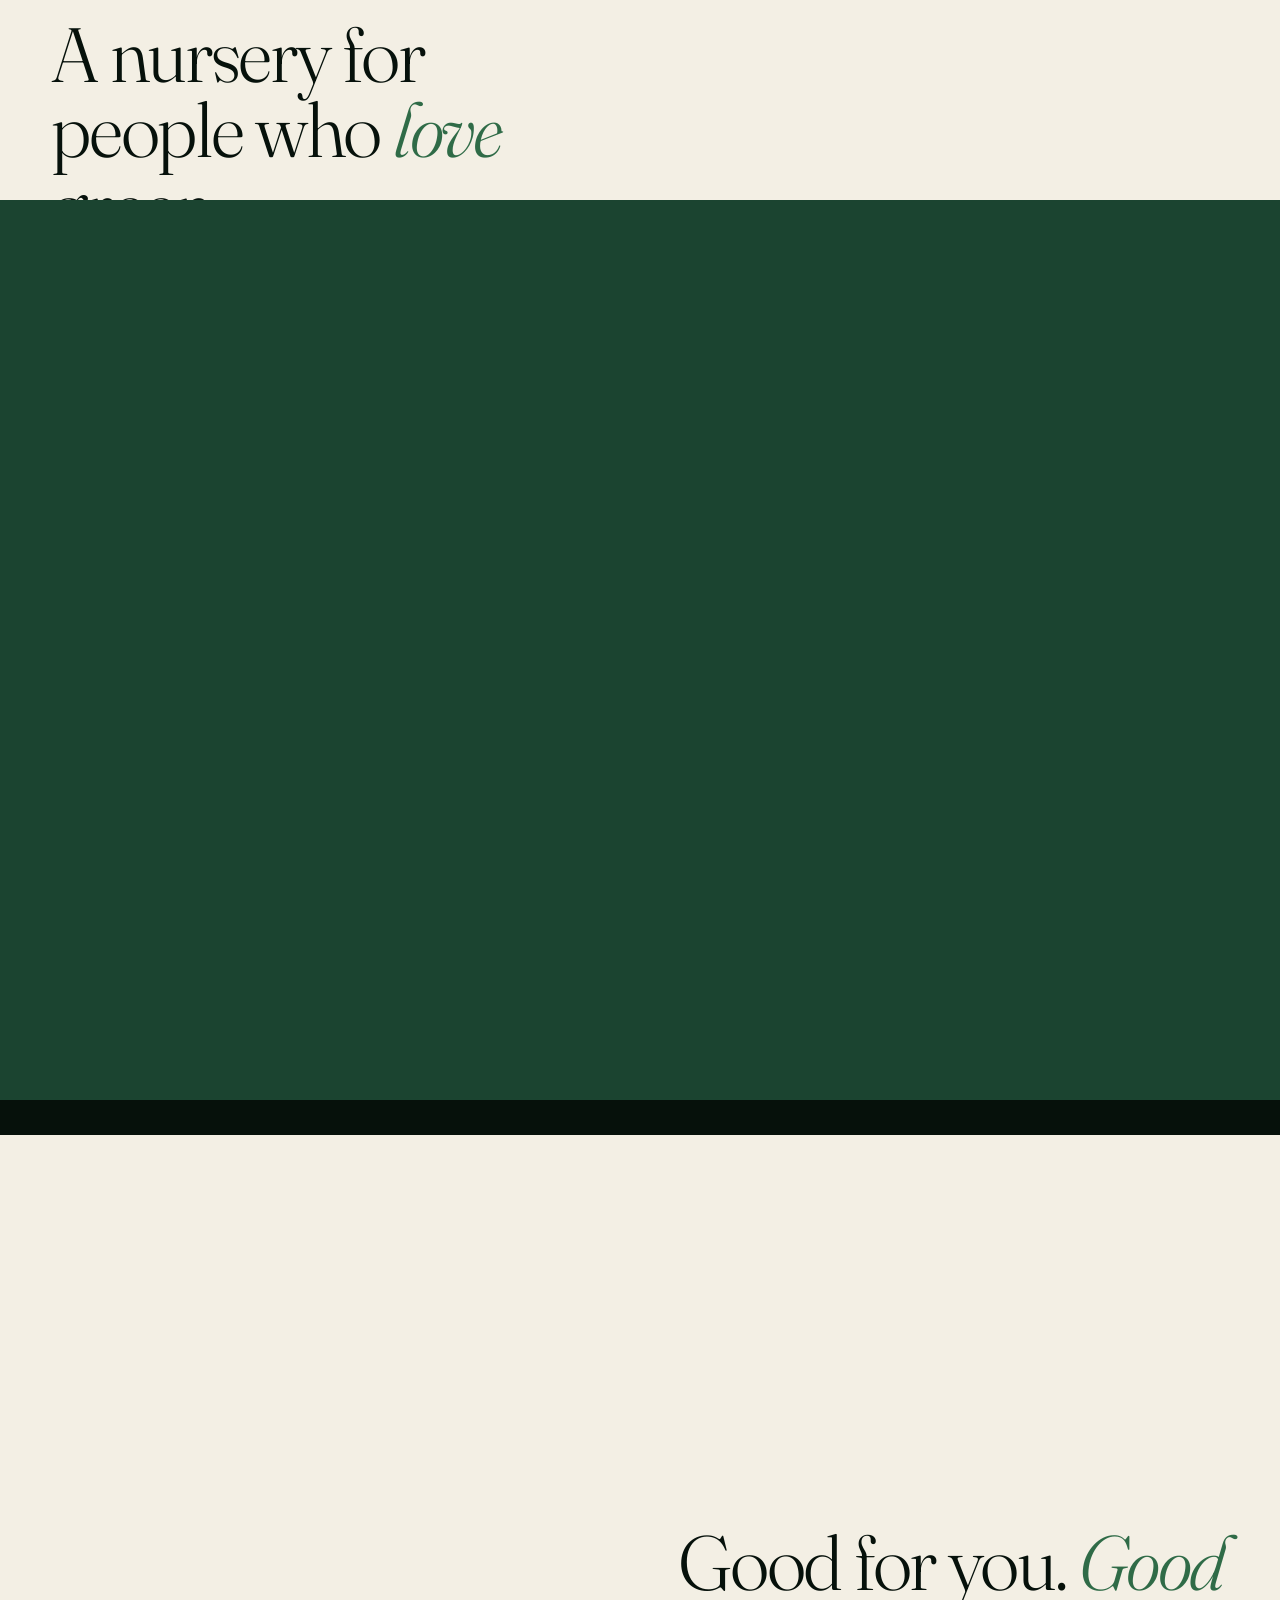
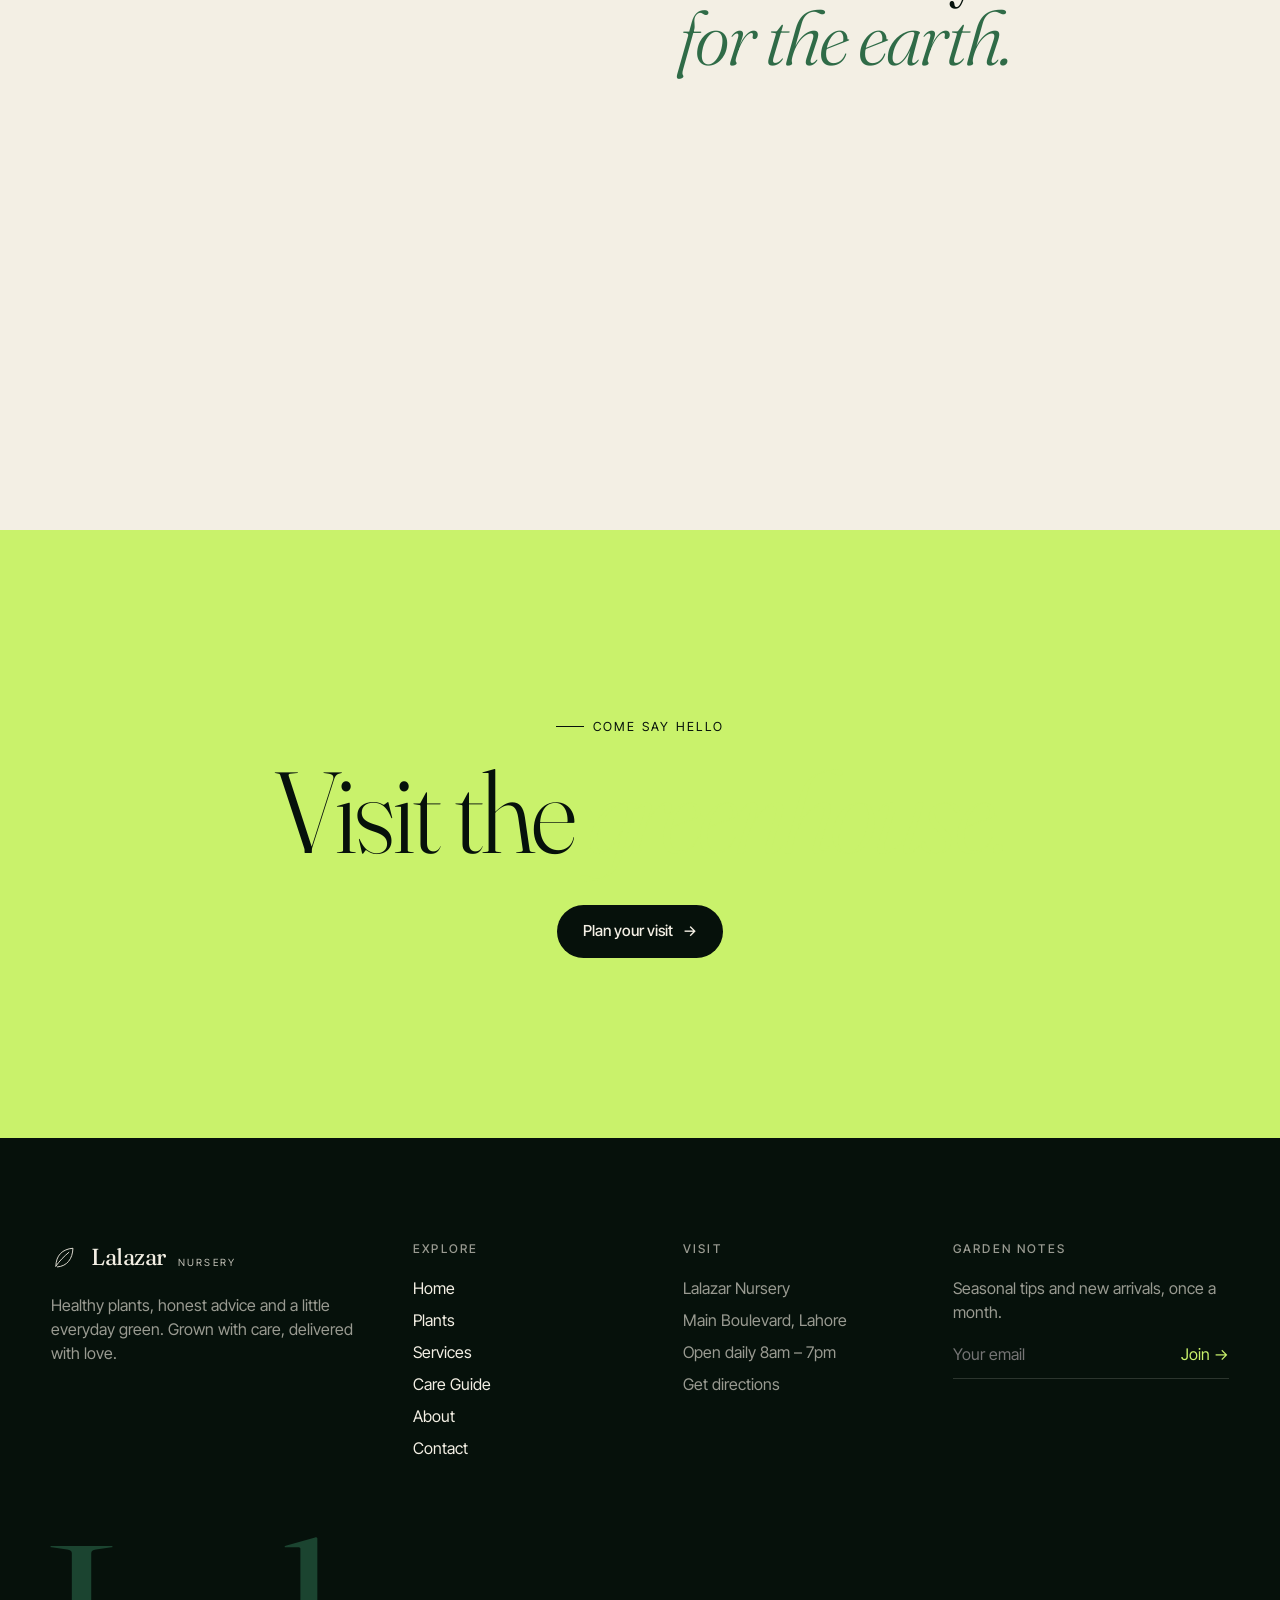
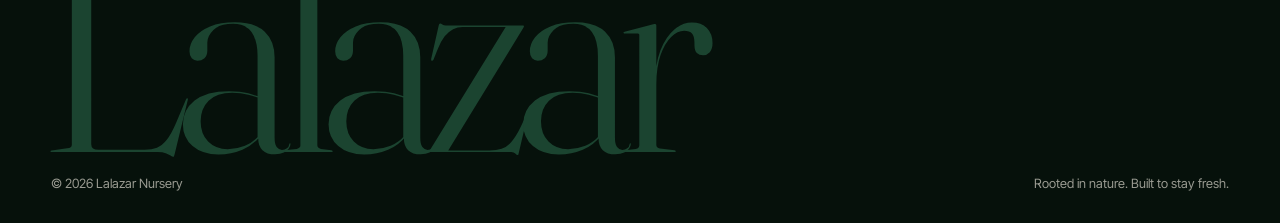
==== commit 55ac268e: "Add fly-to-cart animation, mobile card button layout and inline service photos - Add-to-cart: produc" ====
--- a/about.html
+++ b/about.html
@@ -10,7 +10,7 @@
 <link rel="preconnect" href="https://fonts.googleapis.com"><link rel="preconnect" href="https://fonts.gstatic.com" crossorigin>
 <link rel="preconnect" href="https://images.unsplash.com" crossorigin>
 <link href="https://fonts.googleapis.com/css2?family=Fraunces:ital,opsz,wght@0,9..144,300;0,9..144,400;1,9..144,300&family=Inter+Tight:wght@300;400;500;600&display=swap" rel="stylesheet">
-<link rel="stylesheet" href="css/style.css?v=10">
+<link rel="stylesheet" href="css/style.css?v=14">
 </head>
 <body>
 <main>
@@ -56,7 +56,7 @@
 <script src="https://cdnjs.cloudflare.com/ajax/libs/gsap/3.12.5/gsap.min.js"></script>
 <script src="https://cdnjs.cloudflare.com/ajax/libs/gsap/3.12.5/ScrollTrigger.min.js"></script>
 <script src="https://cdn.jsdelivr.net/npm/lenis@1.1.13/dist/lenis.min.js"></script>
-<script src="js/data.js?v=10"></script>
-<script src="js/main.js?v=10"></script>
+<script src="js/data.js?v=14"></script>
+<script src="js/main.js?v=14"></script>
 </body>
 </html>
--- a/css/style.css
+++ b/css/style.css
@@ -140,8 +140,7 @@
 .card-b h3{font-family:var(--serif);font-weight:400;font-size:1.3rem;letter-spacing:-.02em;line-height:1.1}
 .card-b p{font-size:.82rem;opacity:.6;margin-top:4px}
 .price{font-weight:500;white-space:nowrap}
-.add{position:absolute;right:14px;bottom:calc(100% - 4/5*100% + 0px);}
-.card .add{position:absolute;top:14px;right:14px;z-index:3;width:46px;height:46px;border-radius:50%;background:var(--lime);color:var(--ink);font-size:1.4rem;line-height:1;display:grid;place-items:center;transform:scale(.6);opacity:0;transition:transform .5s var(--ease),opacity .3s}
+.card .add{position:absolute;bottom:12px;right:12px;z-index:3;width:46px;height:46px;border-radius:50%;background:var(--lime);color:var(--ink);font-size:1.4rem;line-height:1;display:grid;place-items:center;transform:scale(.6);opacity:0;transition:transform .5s var(--ease),opacity .3s}
 .card:hover .add,.card .add:focus-visible{transform:scale(1);opacity:1}
 @media(hover:none){.card .add{opacity:1;transform:scale(1)}}
 .light .card-img{background:var(--sand)}
@@ -425,3 +424,19 @@
 /* never allow sideways page scroll */
 html,body{overflow-x:clip;max-width:100%}
 .shop-bar>*{min-width:0;max-width:100%}
+
+/* sticky shop bar sits below the header when visible, flush to top when header hides */
+.shop-bar{top:76px;transition:top .6s var(--ease)}
+body.hdr-off .shop-bar{top:0}
+
+@media(max-width:800px){.card .add{width:42px;height:42px;bottom:10px;right:10px;font-size:1.3rem}}
+
+/* services: inline photos on touch / small screens */
+.srow-img{display:none}
+@media(max-width:800px),(hover:none){
+  .srow{grid-template-columns:40px 1fr}
+  .srow-img{display:block;grid-column:2;width:100%;aspect-ratio:16/10;border-radius:16px;overflow:hidden;margin:6px 0 4px;background:var(--moss)}
+  .srow-img img{width:100%;height:100%;object-fit:cover;transform:scale(1.12);transition:transform 1.4s var(--ease)}
+  .srow.on .srow-img img{transform:scale(1)}
+  .srow p,.srow .arrow{grid-column:2}
+}
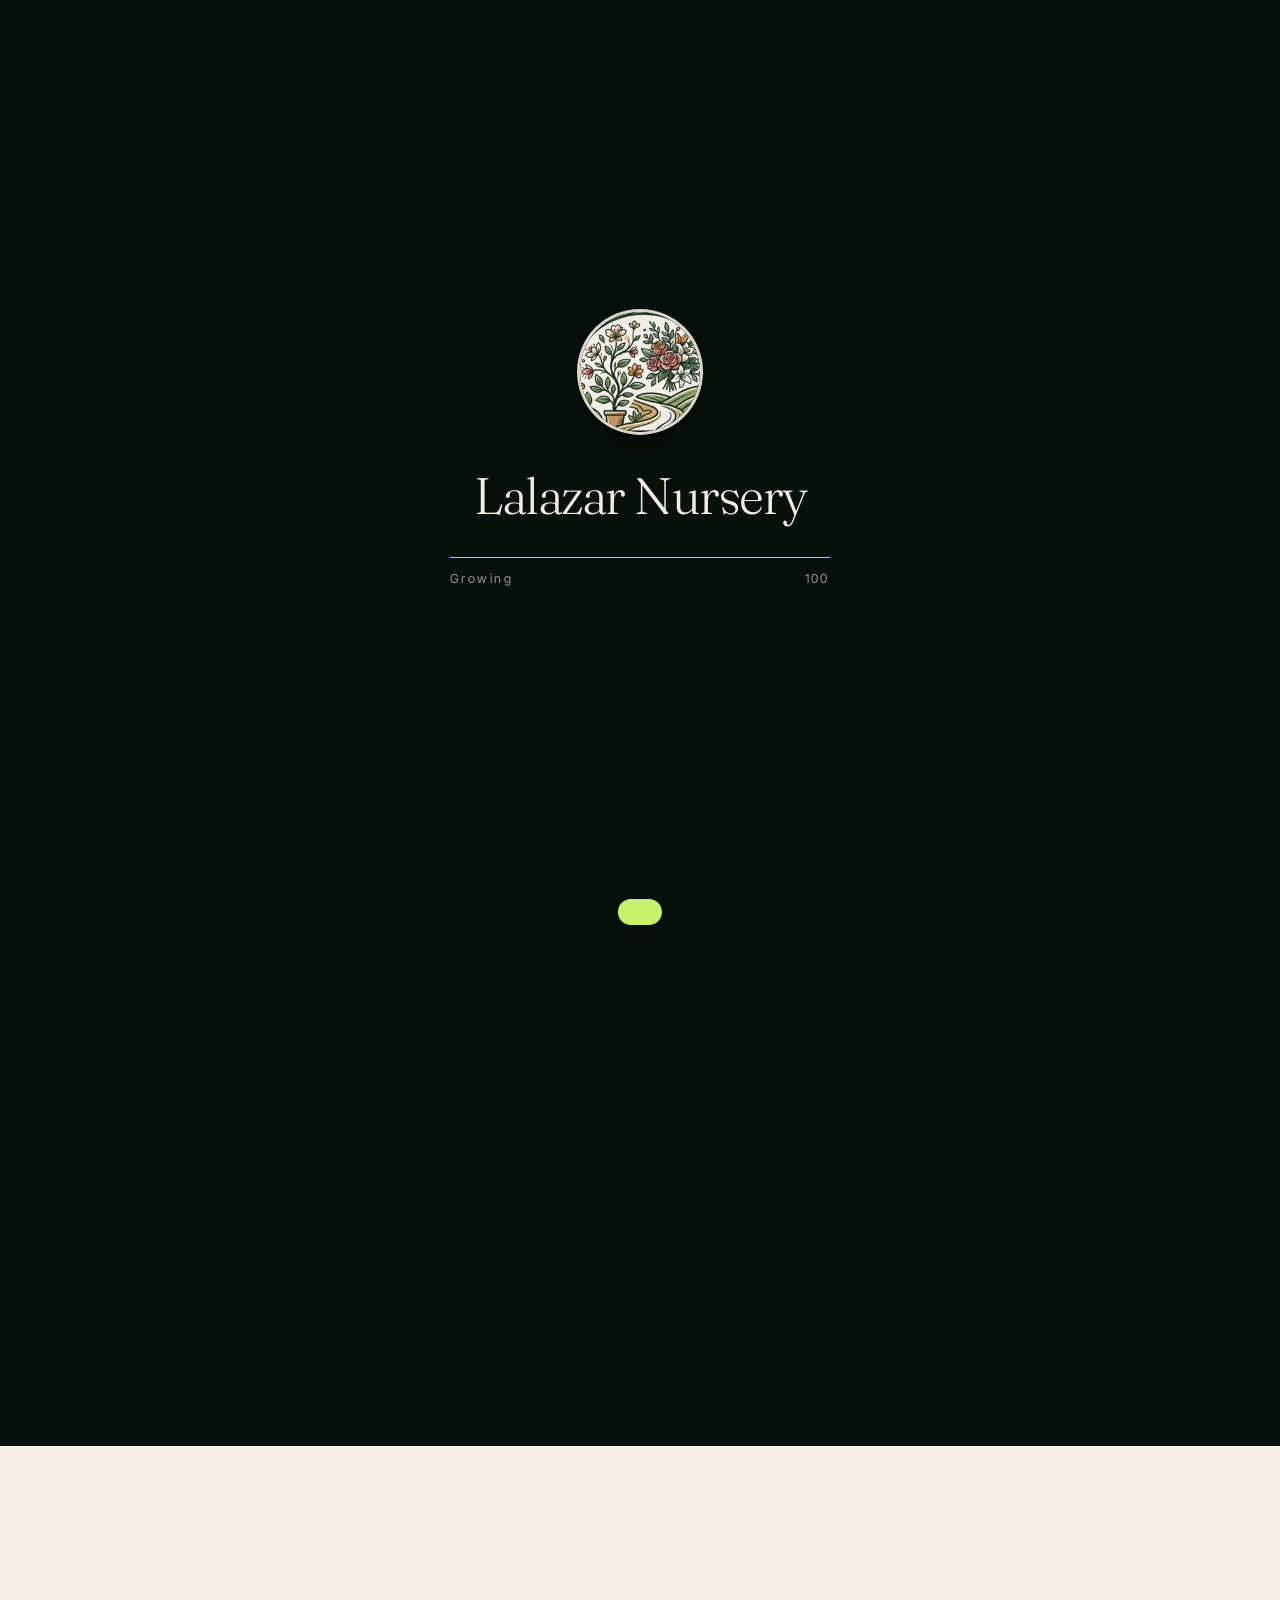
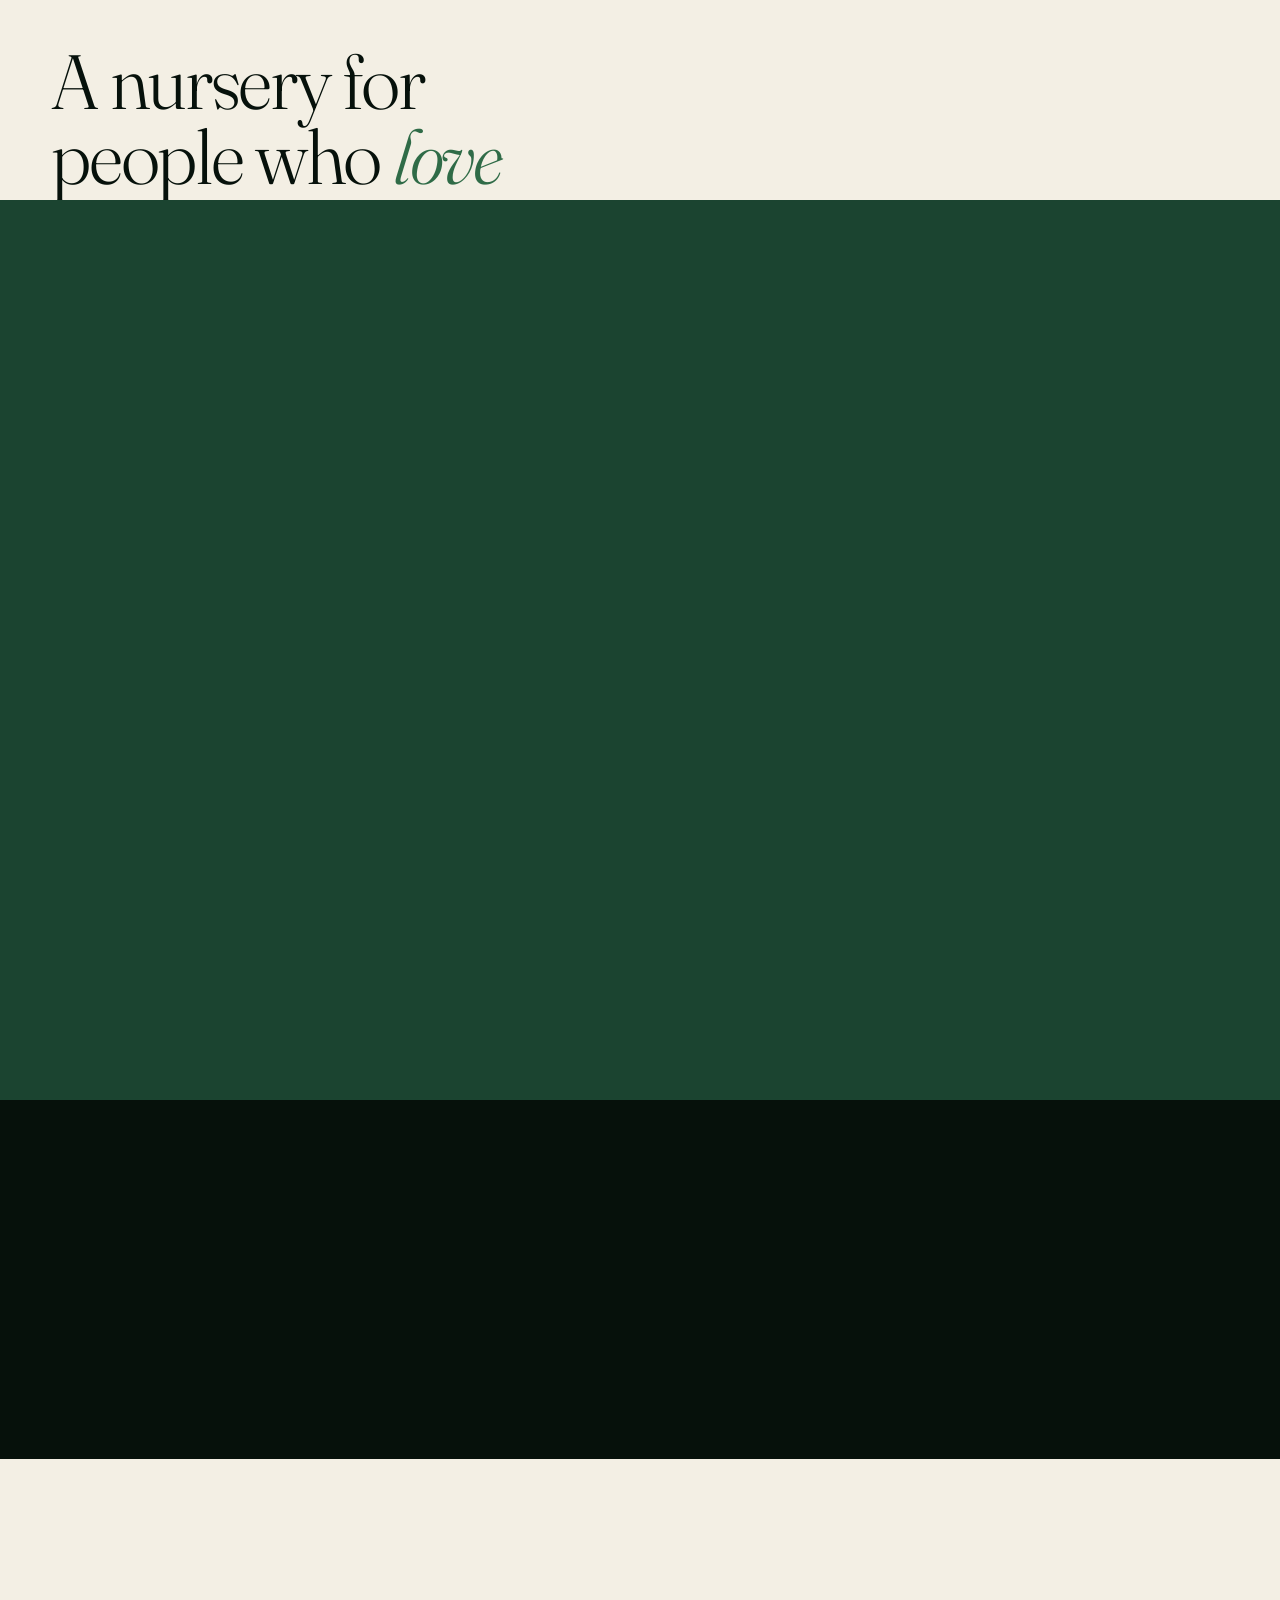
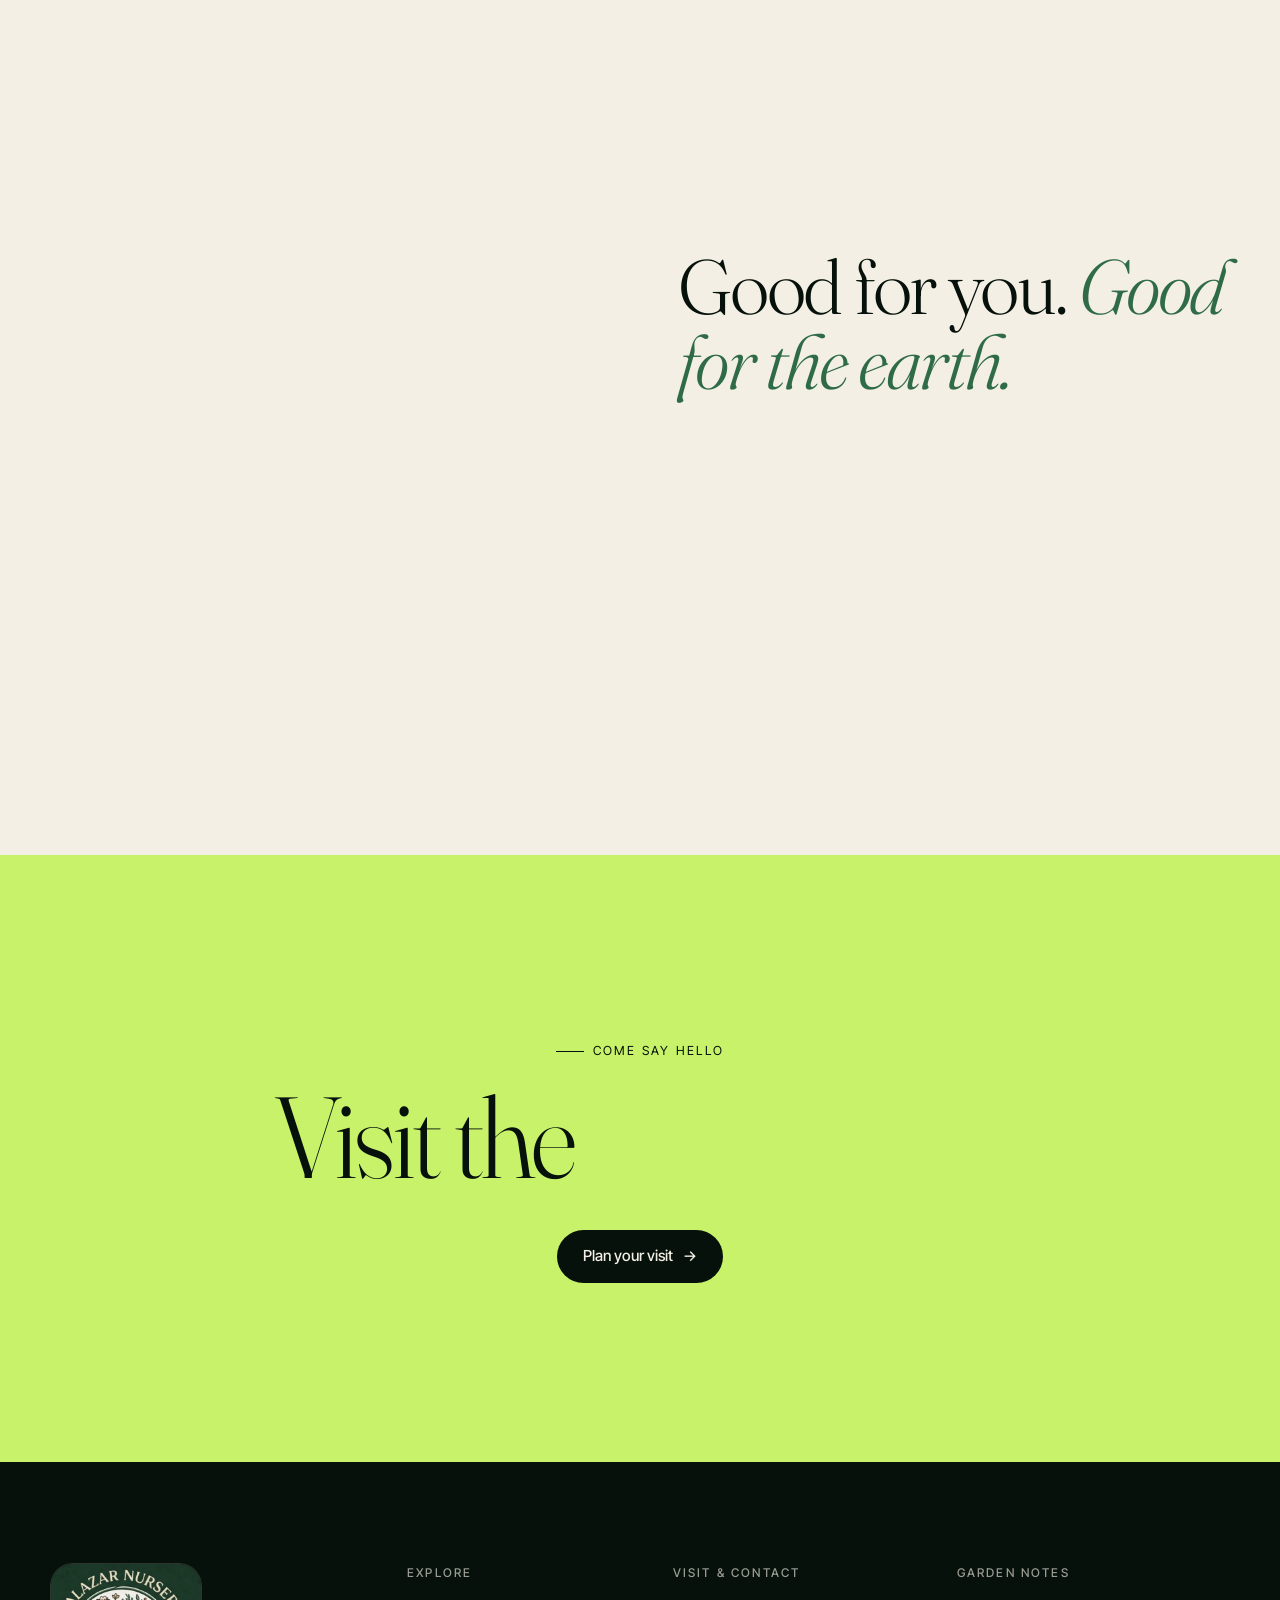
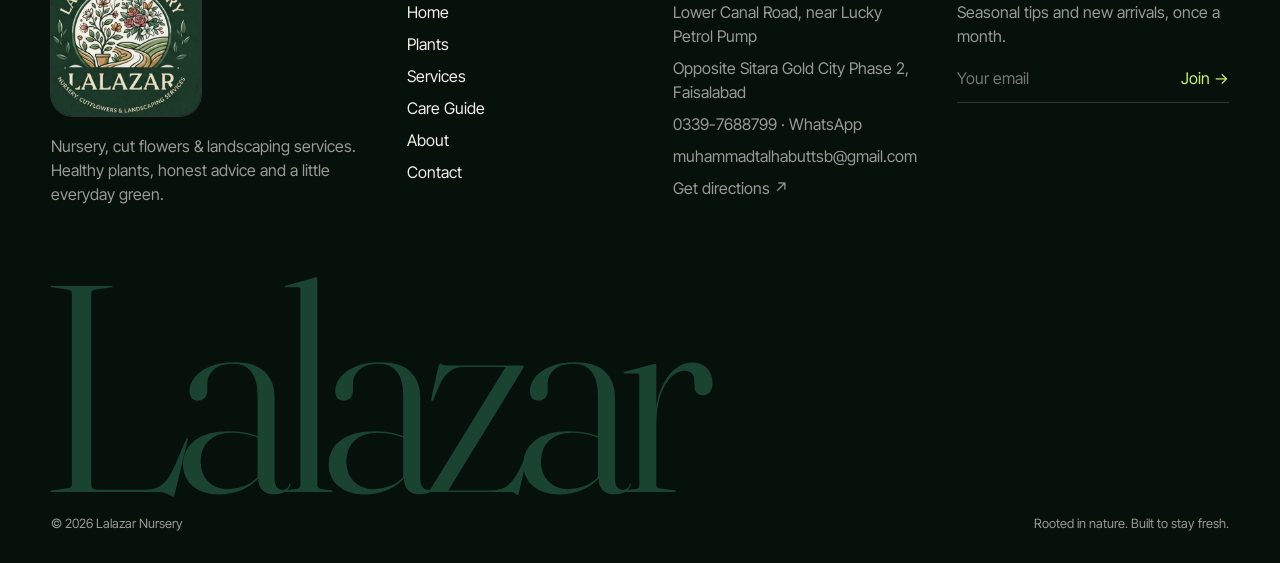
==== commit 2db9f1e3: "Add Lalazar logo and real business details - Logo: header emblem, loading screen, footer, About page" ====
--- a/about.html
+++ b/about.html
@@ -6,11 +6,11 @@
 <title>About — Lalazar Nursery</title>
 <meta name="description" content="The story and values behind Lalazar Nursery: growing healthy plants and helping people live greener.">
 <meta name="theme-color" content="#06110b">
-<link rel="icon" href="data:image/svg+xml,%3Csvg xmlns='http://www.w3.org/2000/svg' viewBox='0 0 64 64'%3E%3Crect width='64' height='64' rx='14' fill='%2306110b'/%3E%3Cpath d='M14 50C14 27 28 13 52 11c-1 23-12 39-34 41M14 50c9-12 18-22 28-31' fill='none' stroke='%23c9f26b' stroke-width='3.5' stroke-linecap='round'/%3E%3C/svg%3E">
+<link rel="icon" type="image/png" href="images/favicon.png"><link rel="apple-touch-icon" href="images/logo-mark-192.png">
 <link rel="preconnect" href="https://fonts.googleapis.com"><link rel="preconnect" href="https://fonts.gstatic.com" crossorigin>
 <link rel="preconnect" href="https://images.unsplash.com" crossorigin>
 <link href="https://fonts.googleapis.com/css2?family=Fraunces:ital,opsz,wght@0,9..144,300;0,9..144,400;1,9..144,300&family=Inter+Tight:wght@300;400;500;600&display=swap" rel="stylesheet">
-<link rel="stylesheet" href="css/style.css?v=14">
+<link rel="stylesheet" href="css/style.css?v=17">
 </head>
 <body>
 <main>
@@ -23,10 +23,12 @@
 
   <section class="light sec">
     <div class="wrap split">
-      <div><span class="eyebrow" data-reveal>Our story</span><h2 class="h2" style="margin-top:18px" data-split>A nursery for people who <em>love</em> green.</h2></div>
+      <div><span class="eyebrow" data-reveal>Our story</span><h2 class="h2" style="margin-top:18px" data-split>A nursery for people who <em>love</em> green.</h2>
+        <img class="ftr-logo" src="images/logo.webp" width="260" height="260" alt="Lalazar Nursery logo — nursery, cutflowers and landscaping services" loading="lazy" style="width:min(260px,70%);height:auto;margin-top:34px" data-reveal></div>
       <div>
         <p class="lead" style="max-width:52ch;margin-bottom:22px" data-reveal>Lalazar Nursery began with a simple idea: everyone deserves a little green in their life. We raise plants in our own greenhouse, acclimatise them to real homes, and share everything we&rsquo;ve learned about keeping them happy.</p>
-        <p class="lead" style="max-width:52ch" data-reveal>Whether you&rsquo;re buying your very first succulent or planning a whole garden, we&rsquo;re here to help you choose well and grow with confidence.</p>
+        <p class="lead" style="max-width:52ch;margin-bottom:22px" data-reveal>Whether you&rsquo;re buying your very first succulent or planning a whole garden, we&rsquo;re here to help you choose well and grow with confidence.</p>
+        <p class="lead" style="max-width:52ch" data-reveal>Lalazar Nursery is owned by <b style="color:var(--ink)">Muhammad Talha Butt</b> and offers plants, cut flowers and landscaping services from our spot on Lower Canal Road, Faisalabad &mdash; opposite Sitara Gold City Phase&nbsp;2.</p>
       </div>
     </div>
   </section>
@@ -56,7 +58,7 @@
 <script src="https://cdnjs.cloudflare.com/ajax/libs/gsap/3.12.5/gsap.min.js"></script>
 <script src="https://cdnjs.cloudflare.com/ajax/libs/gsap/3.12.5/ScrollTrigger.min.js"></script>
 <script src="https://cdn.jsdelivr.net/npm/lenis@1.1.13/dist/lenis.min.js"></script>
-<script src="js/data.js?v=14"></script>
-<script src="js/main.js?v=14"></script>
+<script src="js/data.js?v=17"></script>
+<script src="js/main.js?v=17"></script>
 </body>
 </html>
--- a/css/style.css
+++ b/css/style.css
@@ -440,3 +440,19 @@
   .srow.on .srow-img img{transform:scale(1)}
   .srow p,.srow .arrow{grid-column:2}
 }
+
+/* ============ Brand logo ============ */
+.logo-gap{display:inline-block;width:56px;height:1px}
+.logo-mark{position:fixed;left:var(--pad);top:14px;z-index:91;width:48px;height:48px;border-radius:50%;box-shadow:0 0 0 2px rgba(243,239,228,.92),0 8px 24px rgba(0,0,0,.28);transition:transform .6s var(--ease),box-shadow .4s;overflow:hidden;background:var(--cream)}
+.logo-mark img{width:100%;height:100%;display:block;border-radius:50%}
+.logo-mark:hover{transform:scale(1.08) rotate(-6deg)}
+.hdr.hide+.logo-mark{transform:translateY(-150%)}
+@media(max-width:800px){.logo-mark{width:44px;height:44px;top:14px}.logo-gap{width:50px}}
+.pre-logo{display:block;width:120px;height:120px;margin:0 auto 26px;border-radius:50%;box-shadow:0 0 0 3px rgba(243,239,228,.9),0 20px 50px rgba(0,0,0,.4)}
+.ftr-logo{width:150px;height:auto;border-radius:22px;box-shadow:0 0 0 1px var(--line)}
+.cbtns{display:flex;gap:12px;flex-wrap:wrap;margin-top:4px}
+.btn.wa{background:#25d366;color:#06110b}
+.sendbox{display:none;margin-top:18px;padding:22px;border-radius:20px;background:var(--moss);color:var(--cream)}
+.sendbox.show{display:block}
+.sendbox .cbtns{margin-top:16px}
+.back-btn{display:flex;width:max-content}
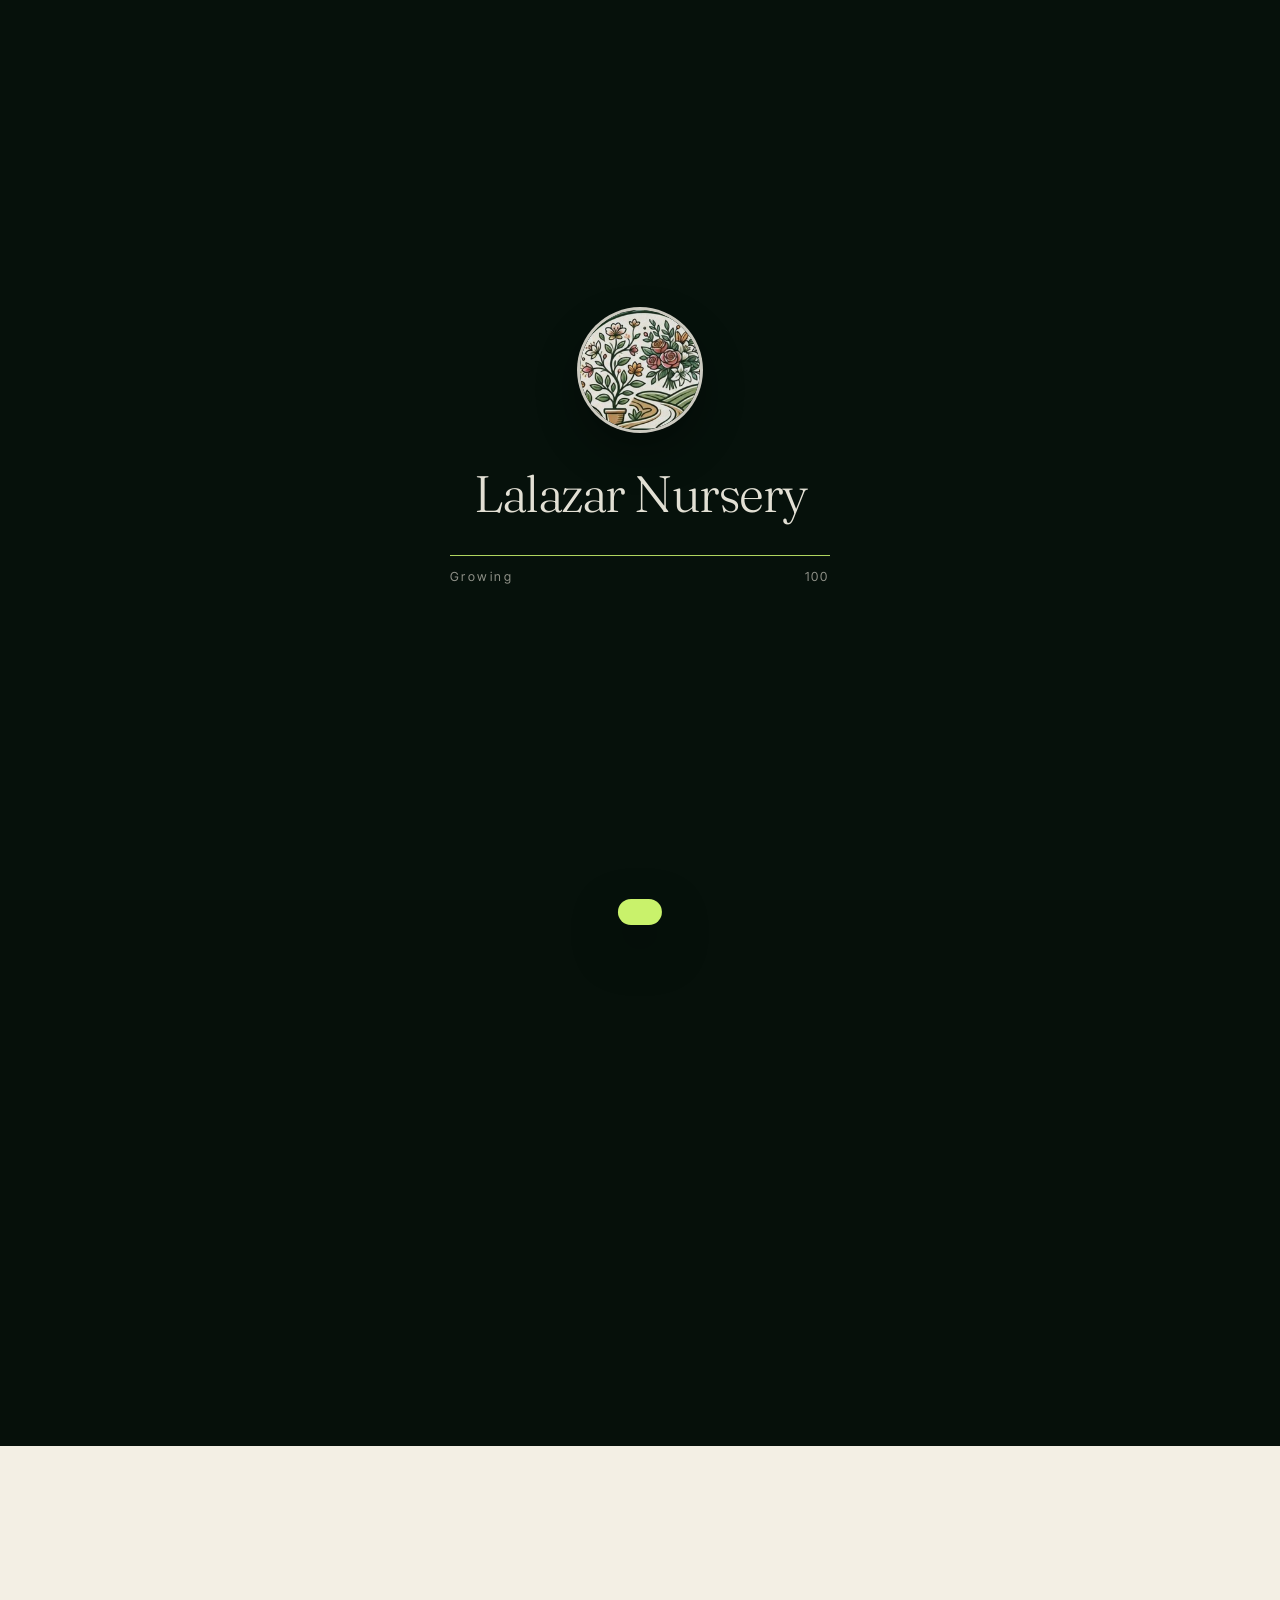
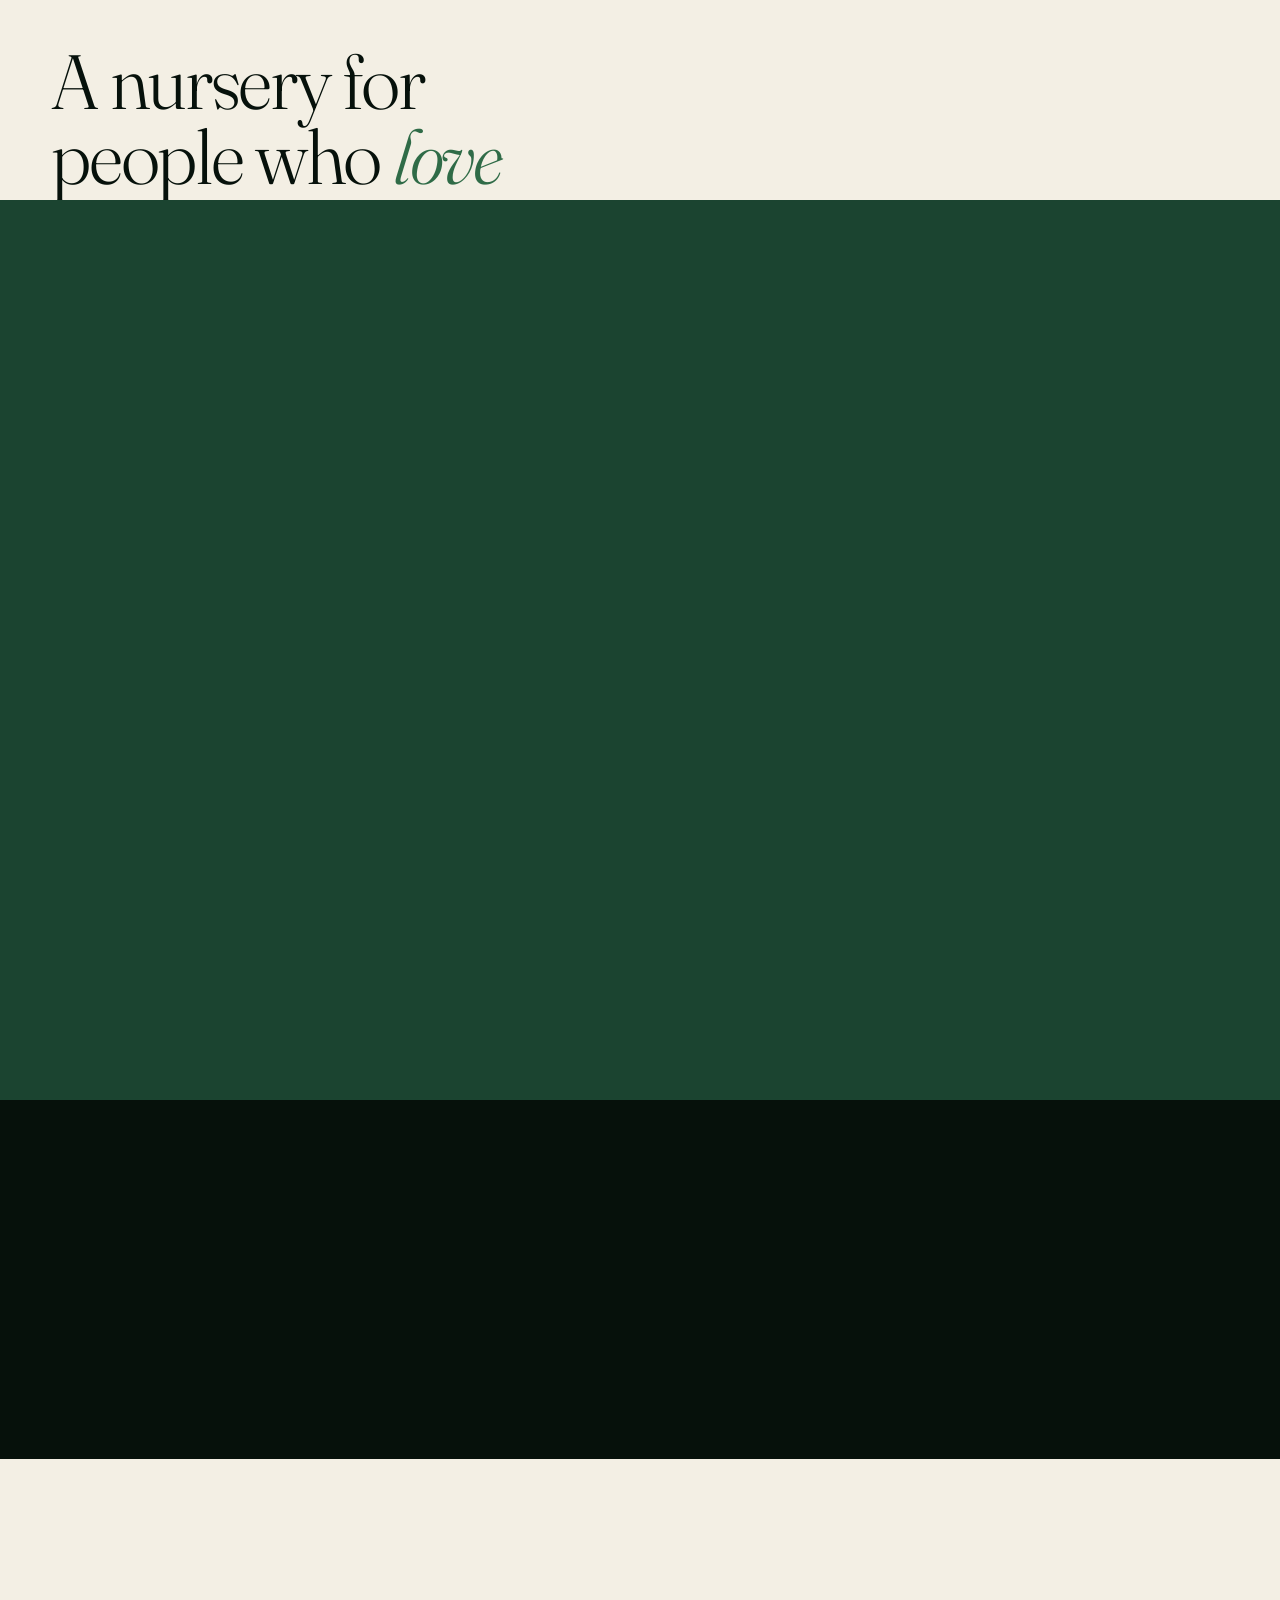
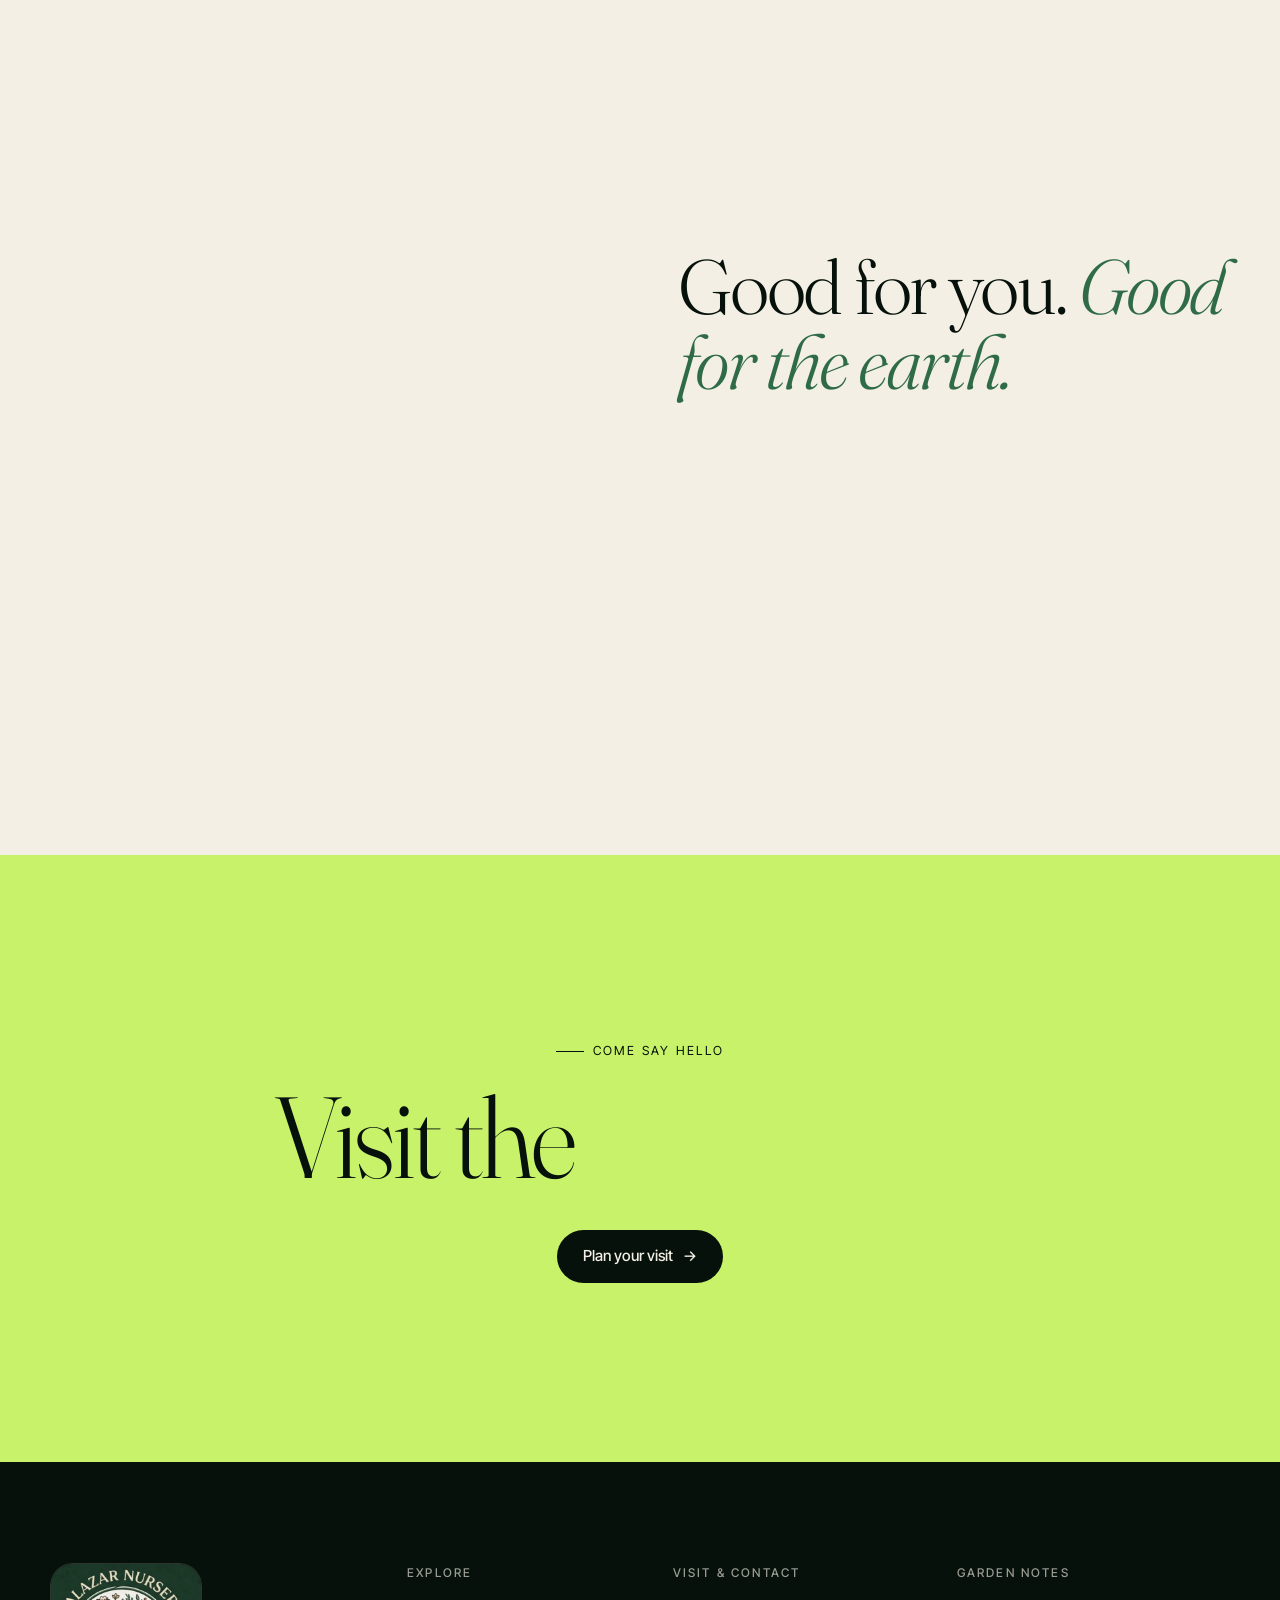
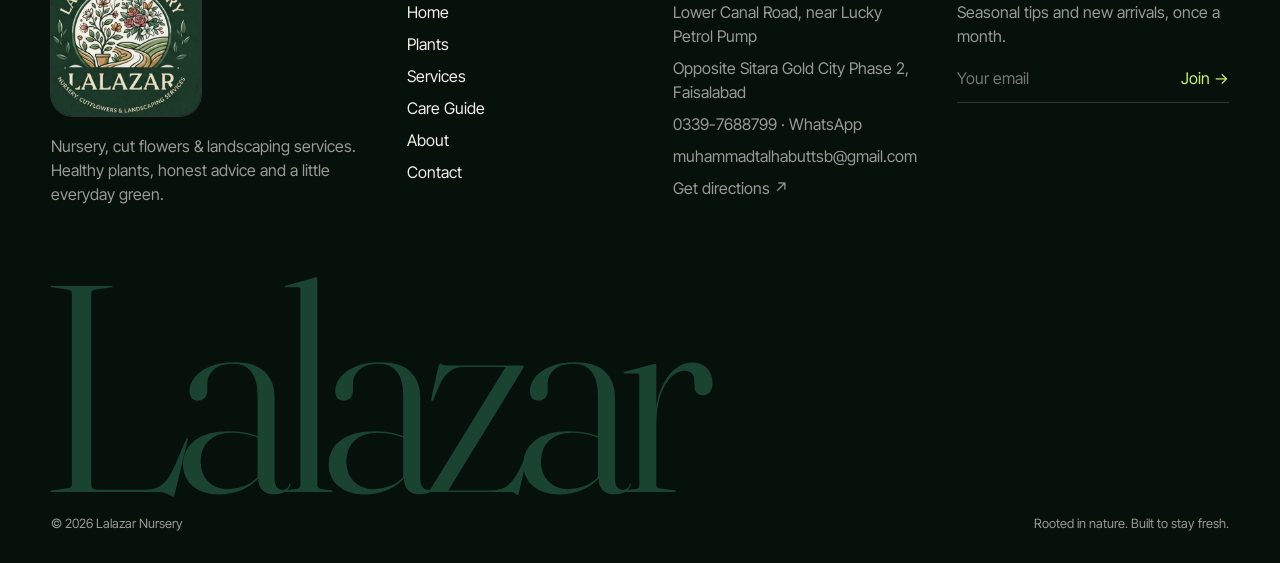
==== commit ee43e938: "Point Get directions and map to the real nursery location Co-Authored-By: Claude Sonnet 5.5 <noreply" ====
--- a/about.html
+++ b/about.html
@@ -10,7 +10,7 @@
 <link rel="preconnect" href="https://fonts.googleapis.com"><link rel="preconnect" href="https://fonts.gstatic.com" crossorigin>
 <link rel="preconnect" href="https://images.unsplash.com" crossorigin>
 <link href="https://fonts.googleapis.com/css2?family=Fraunces:ital,opsz,wght@0,9..144,300;0,9..144,400;1,9..144,300&family=Inter+Tight:wght@300;400;500;600&display=swap" rel="stylesheet">
-<link rel="stylesheet" href="css/style.css?v=17">
+<link rel="stylesheet" href="css/style.css?v=18">
 </head>
 <body>
 <main>
@@ -58,7 +58,7 @@
 <script src="https://cdnjs.cloudflare.com/ajax/libs/gsap/3.12.5/gsap.min.js"></script>
 <script src="https://cdnjs.cloudflare.com/ajax/libs/gsap/3.12.5/ScrollTrigger.min.js"></script>
 <script src="https://cdn.jsdelivr.net/npm/lenis@1.1.13/dist/lenis.min.js"></script>
-<script src="js/data.js?v=17"></script>
-<script src="js/main.js?v=17"></script>
+<script src="js/data.js?v=18"></script>
+<script src="js/main.js?v=18"></script>
 </body>
 </html>
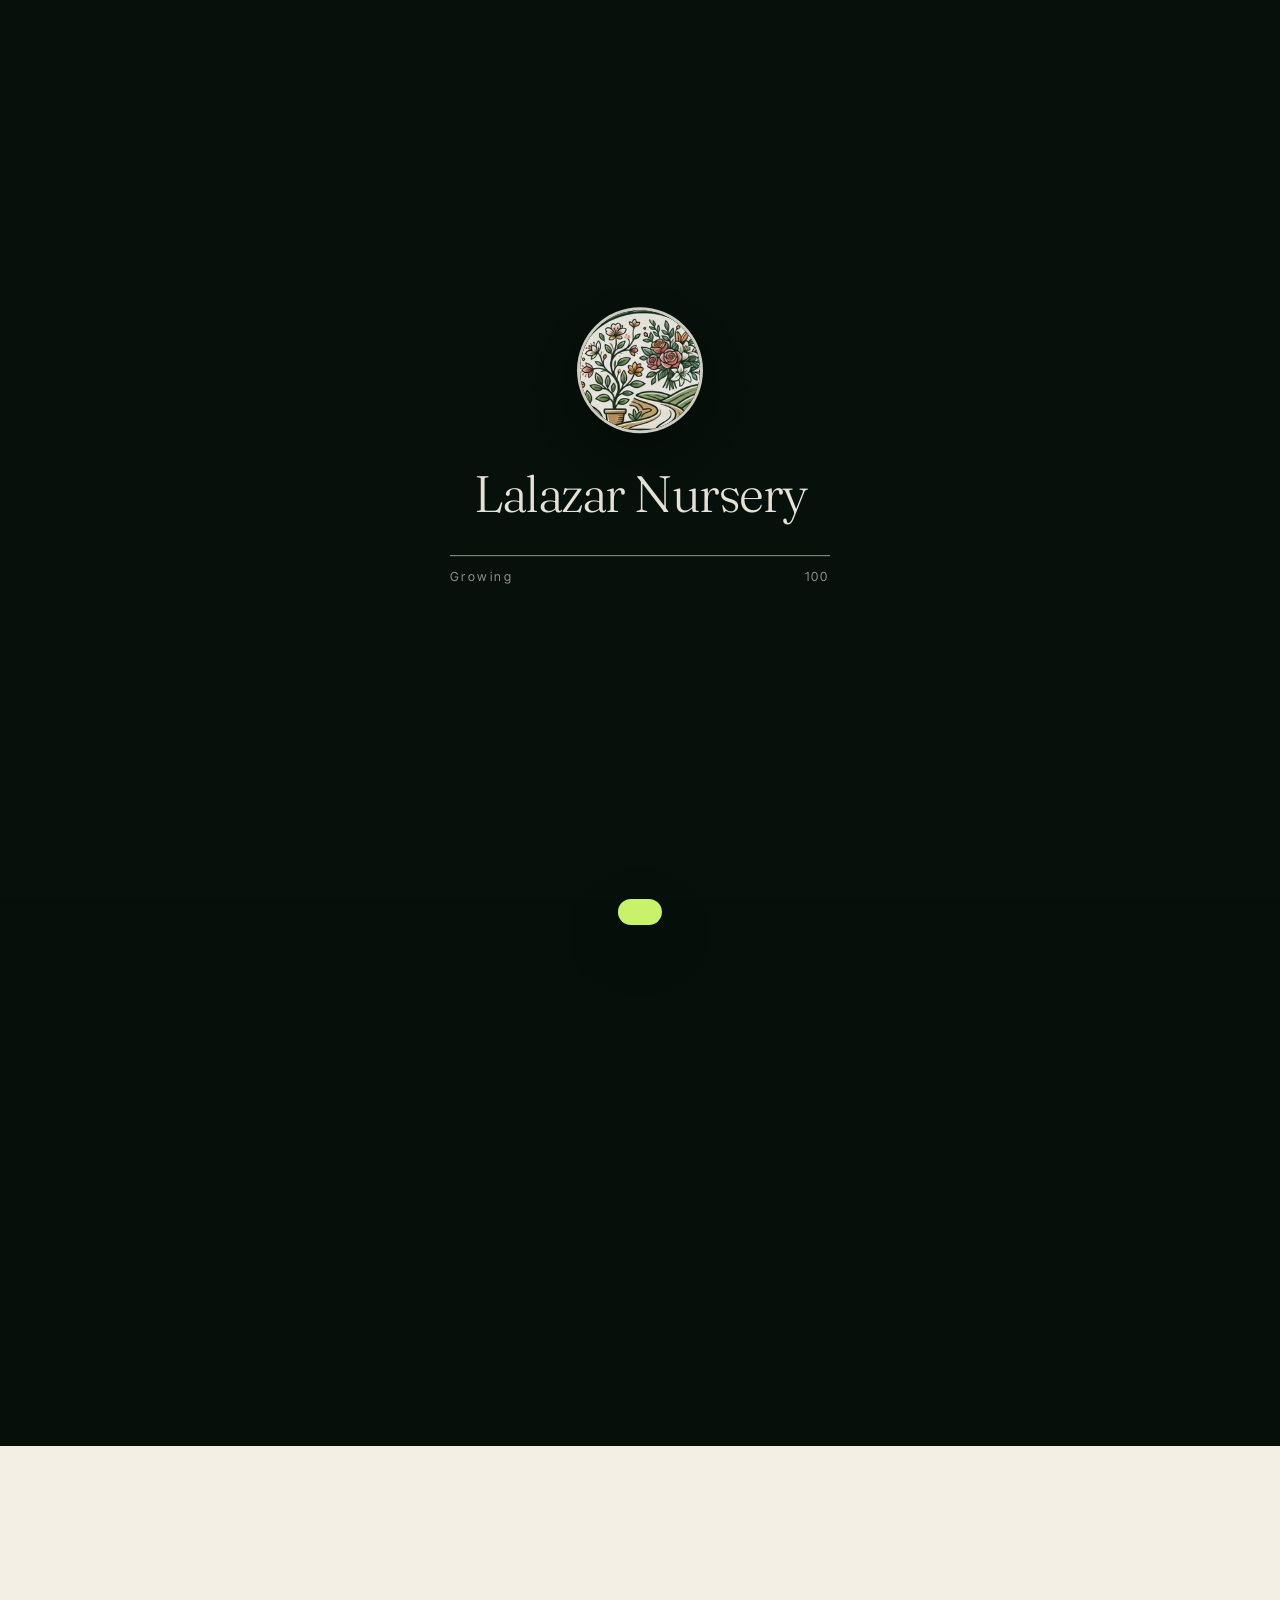
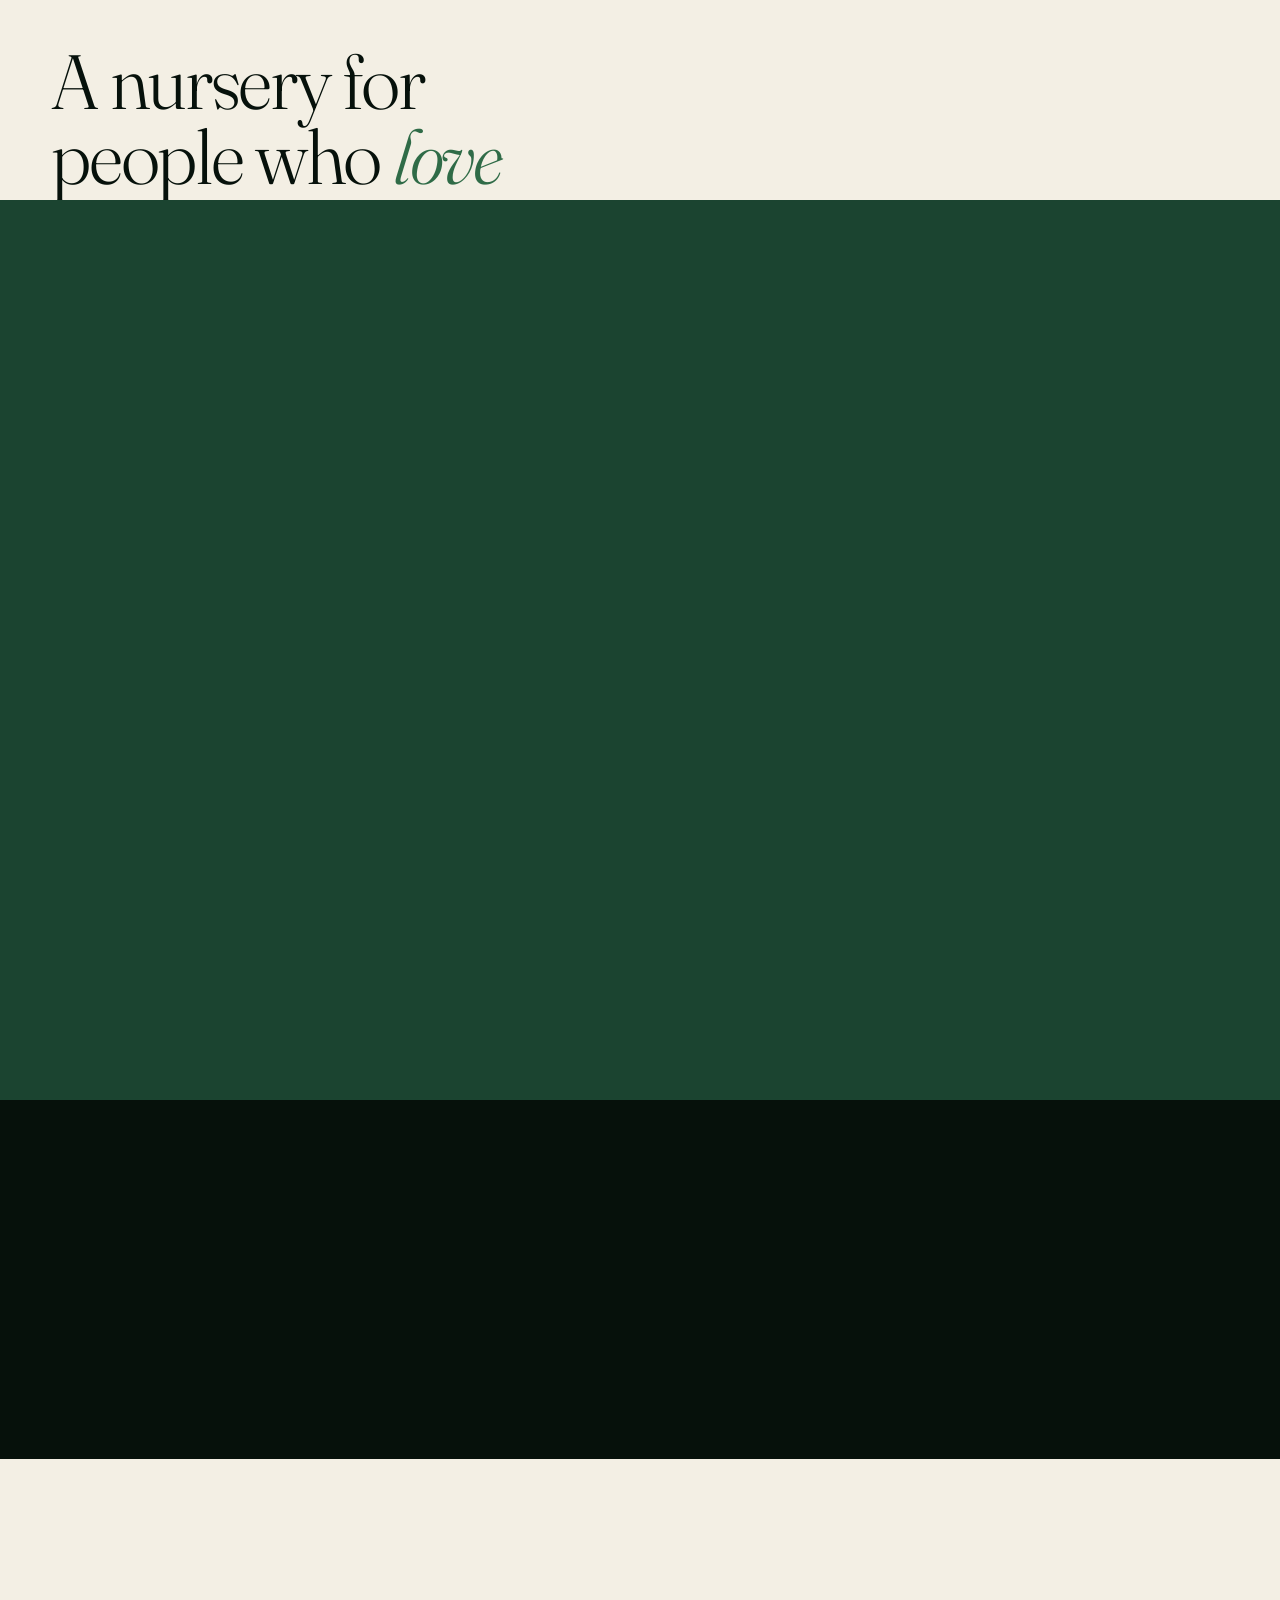
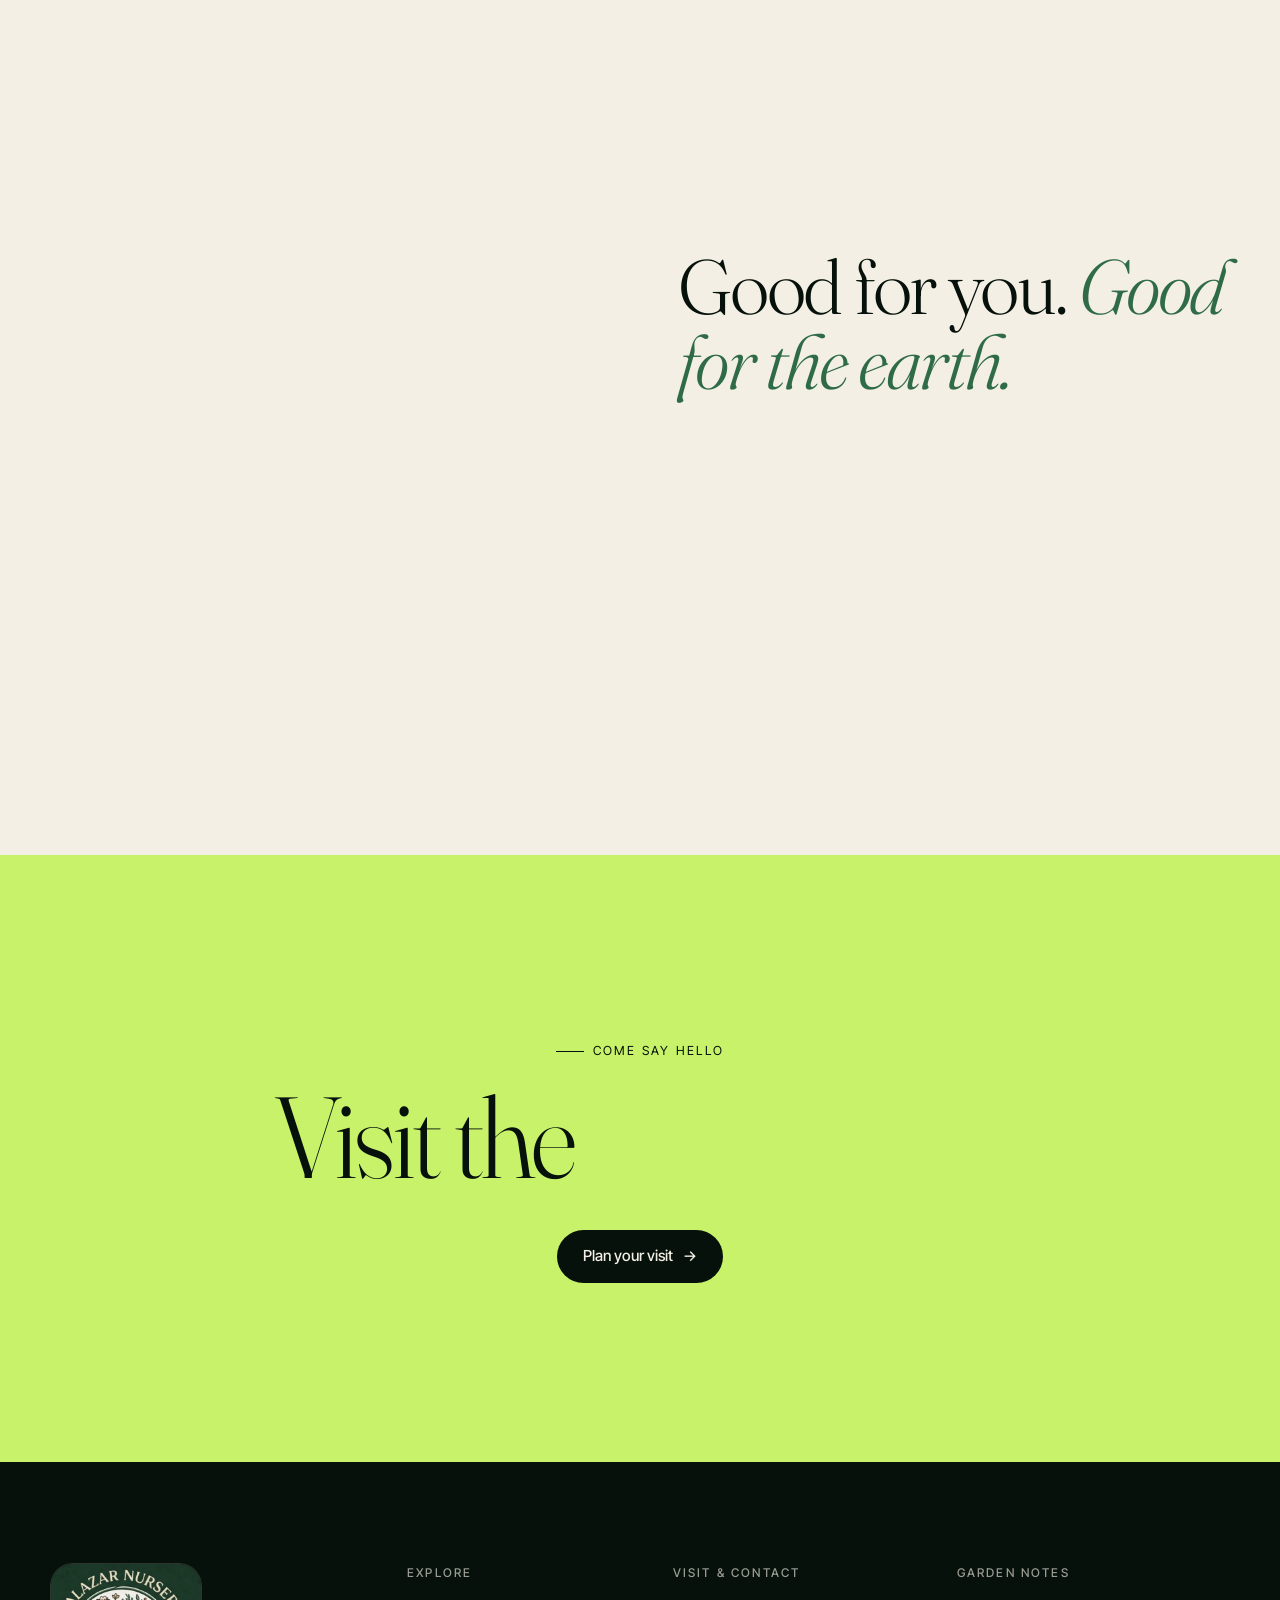
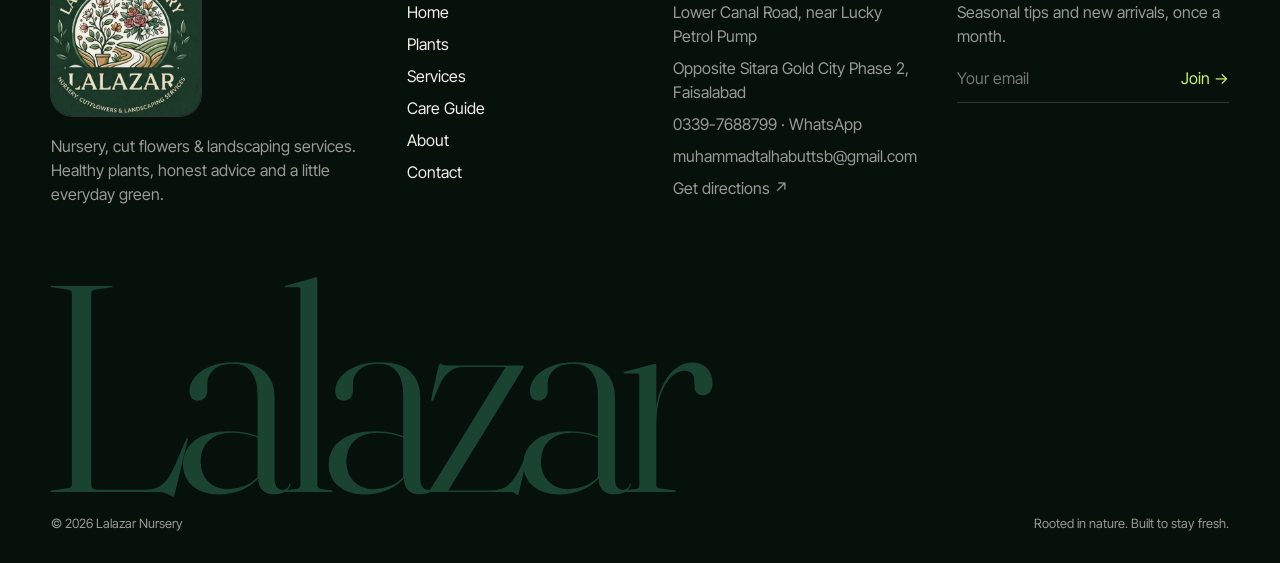
==== commit 65f9c751: "Replace catalogue with the nursery's own plants and prices; remove variety labels - 16 plants with r" ====
--- a/about.html
+++ b/about.html
@@ -10,7 +10,7 @@
 <link rel="preconnect" href="https://fonts.googleapis.com"><link rel="preconnect" href="https://fonts.gstatic.com" crossorigin>
 <link rel="preconnect" href="https://images.unsplash.com" crossorigin>
 <link href="https://fonts.googleapis.com/css2?family=Fraunces:ital,opsz,wght@0,9..144,300;0,9..144,400;1,9..144,300&family=Inter+Tight:wght@300;400;500;600&display=swap" rel="stylesheet">
-<link rel="stylesheet" href="css/style.css?v=18">
+<link rel="stylesheet" href="css/style.css?v=20">
 </head>
 <body>
 <main>
@@ -58,7 +58,7 @@
 <script src="https://cdnjs.cloudflare.com/ajax/libs/gsap/3.12.5/gsap.min.js"></script>
 <script src="https://cdnjs.cloudflare.com/ajax/libs/gsap/3.12.5/ScrollTrigger.min.js"></script>
 <script src="https://cdn.jsdelivr.net/npm/lenis@1.1.13/dist/lenis.min.js"></script>
-<script src="js/data.js?v=18"></script>
-<script src="js/main.js?v=18"></script>
+<script src="js/data.js?v=20"></script>
+<script src="js/main.js?v=20"></script>
 </body>
 </html>
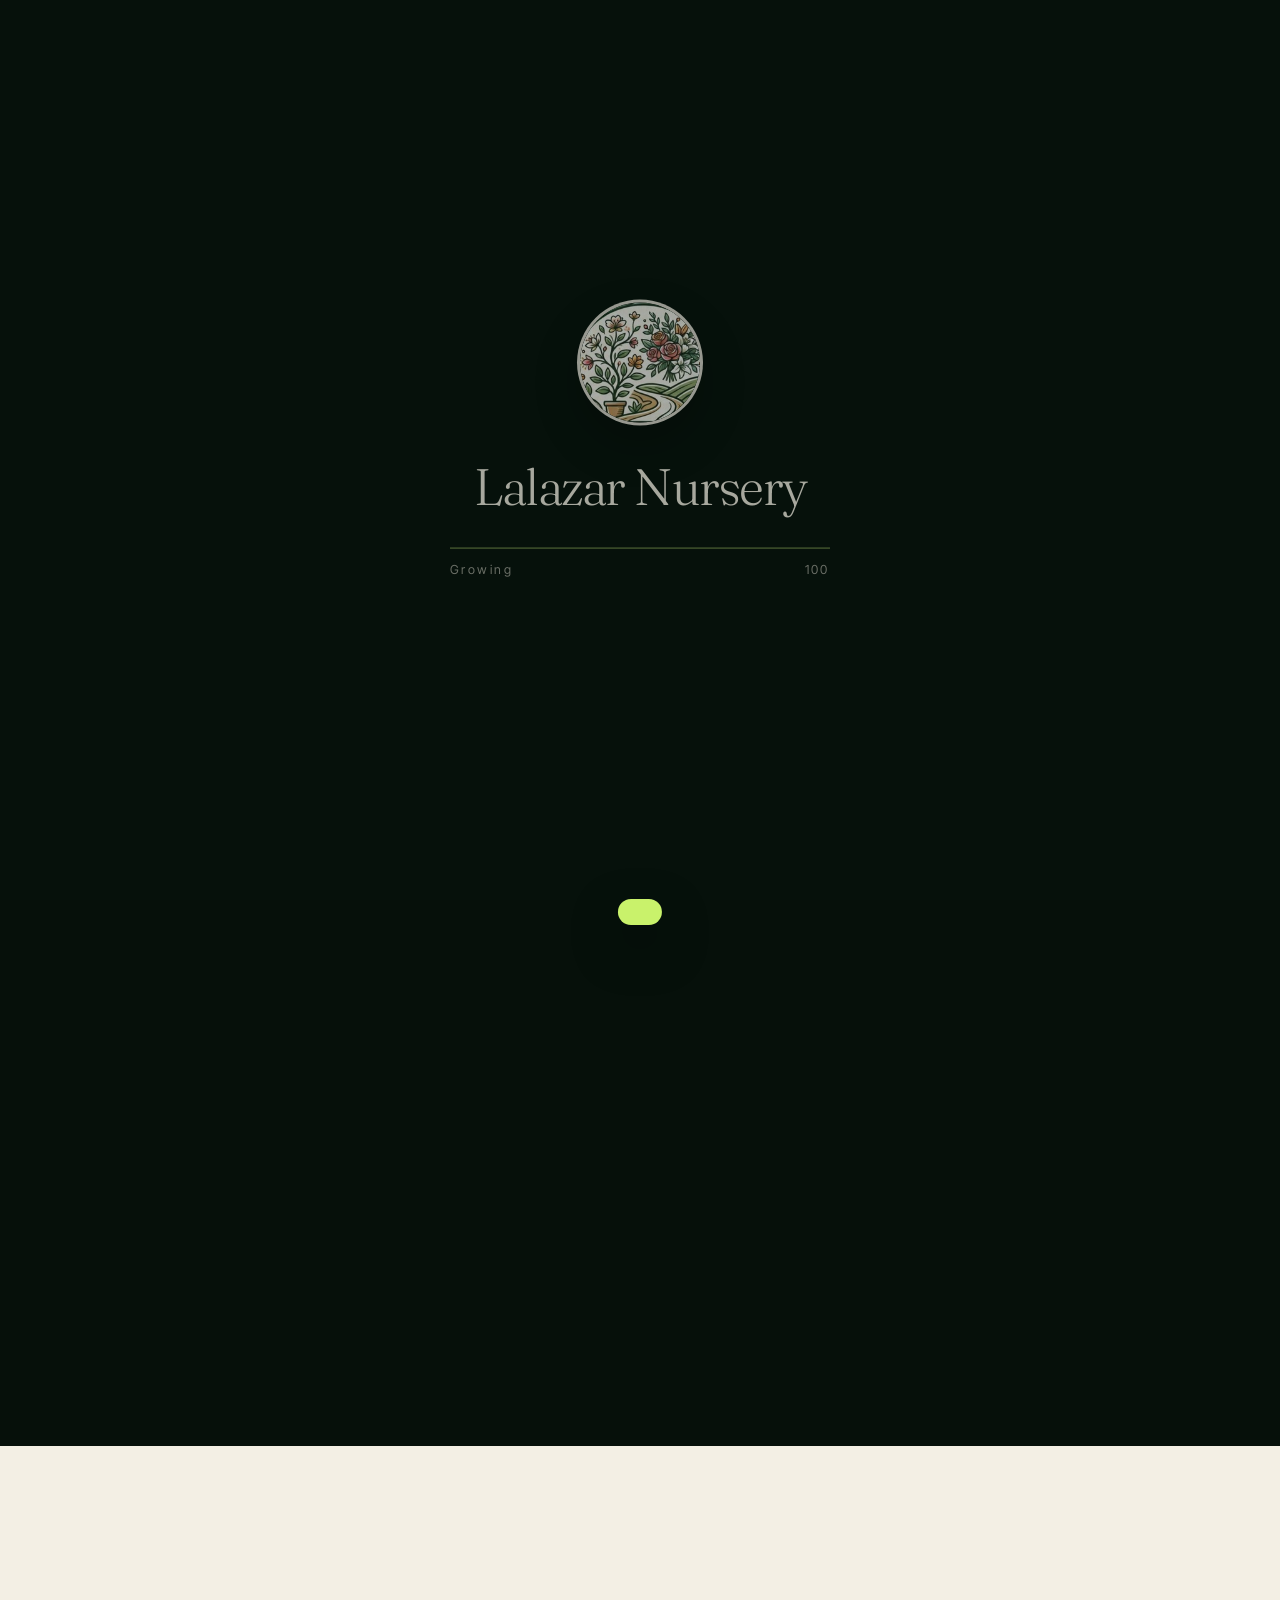
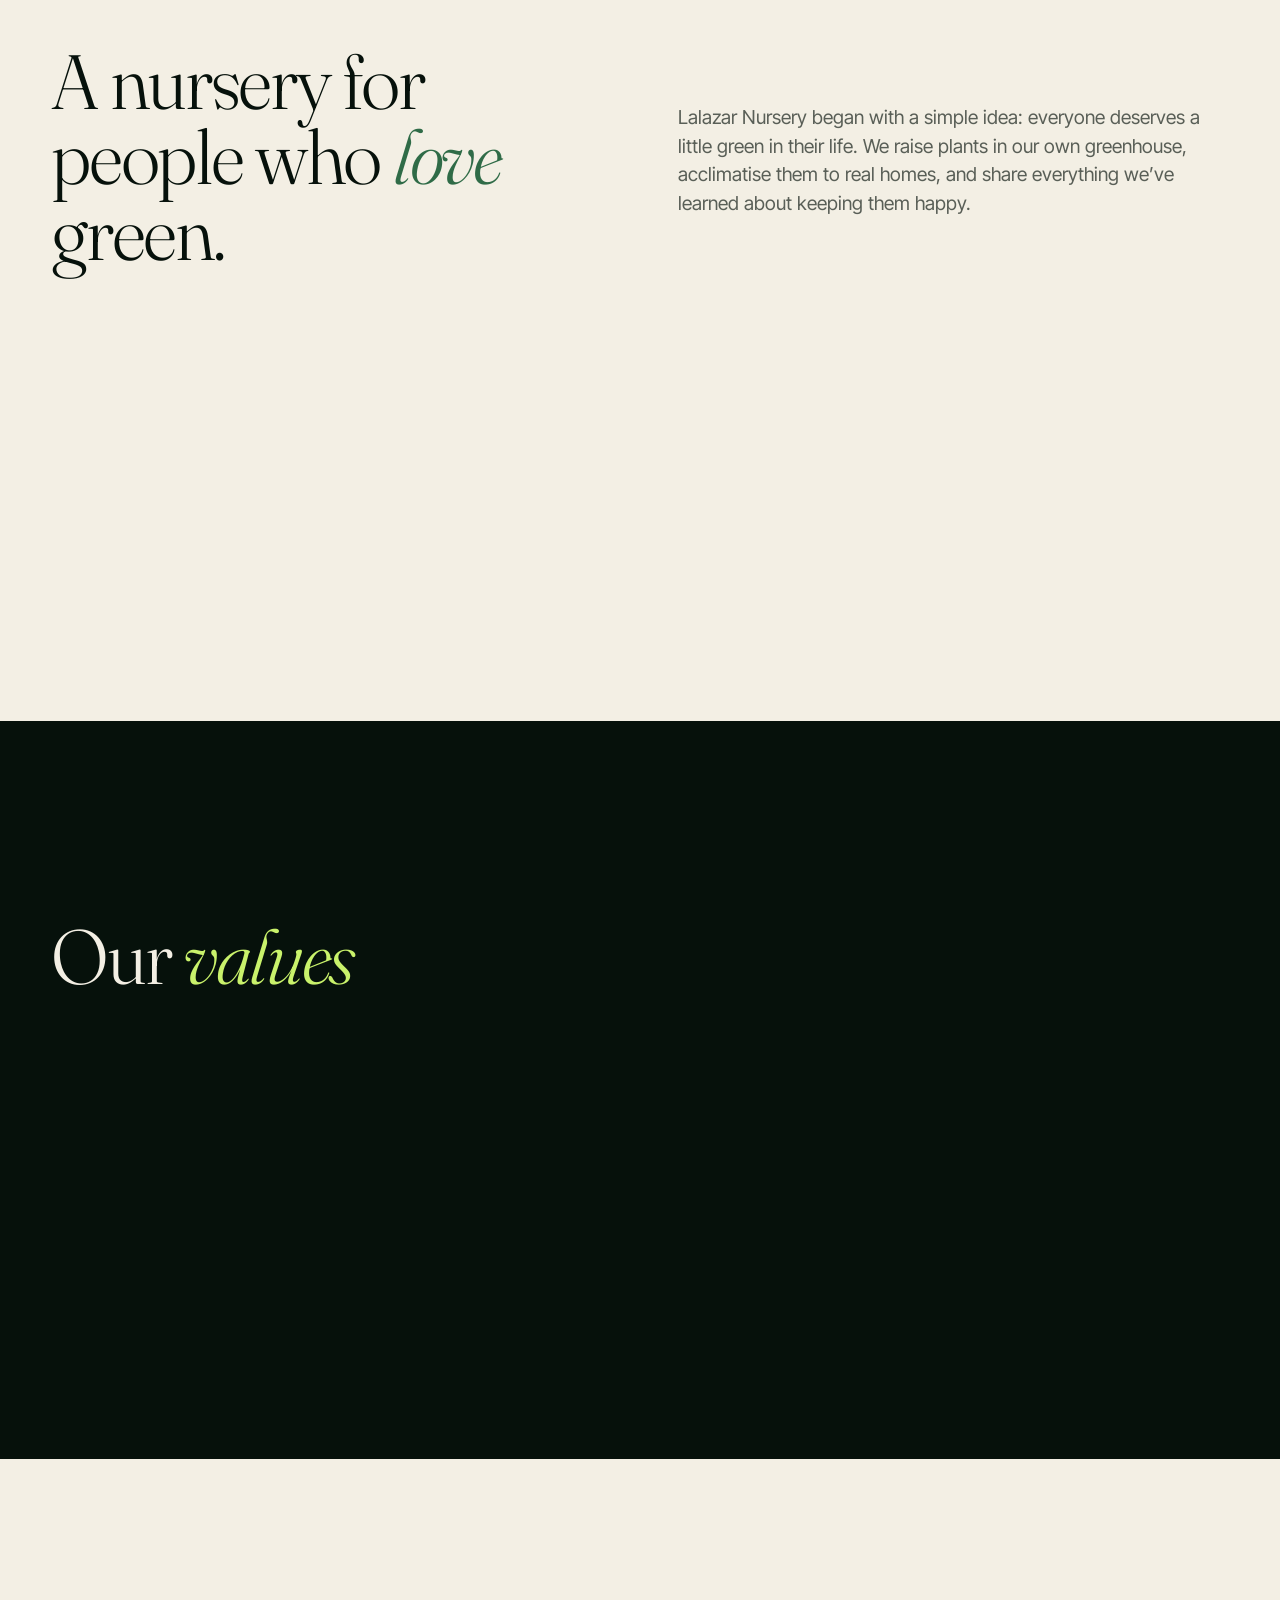
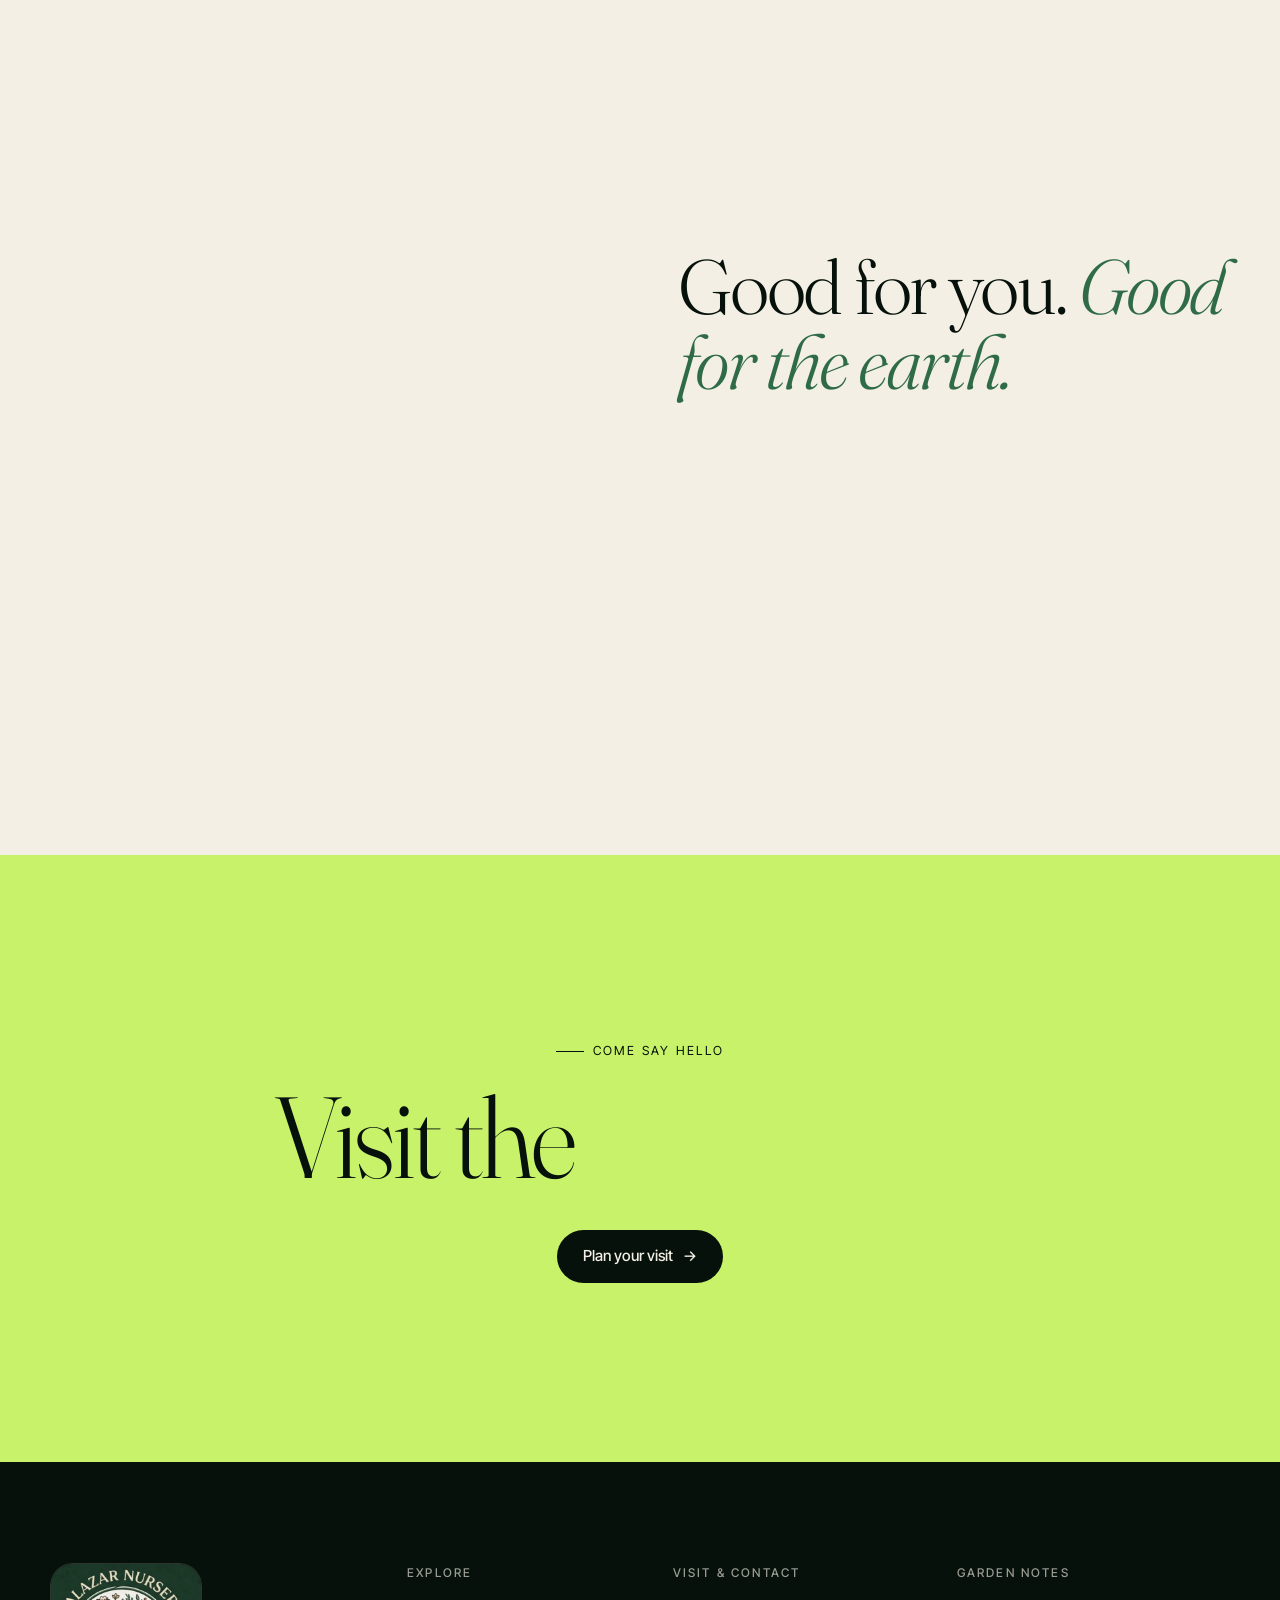
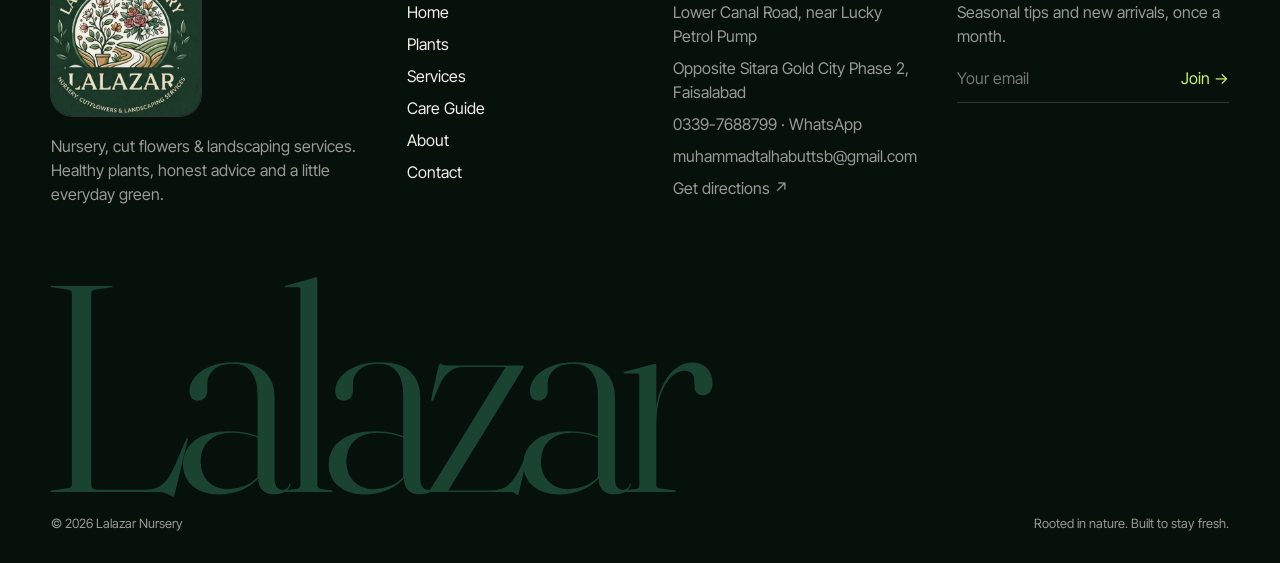
==== commit 671e088d: "New animations and views; remove Our philosophy section - Hero petals, scroll-speed marquee, iris ph" ====
--- a/about.html
+++ b/about.html
@@ -10,7 +10,7 @@
 <link rel="preconnect" href="https://fonts.googleapis.com"><link rel="preconnect" href="https://fonts.gstatic.com" crossorigin>
 <link rel="preconnect" href="https://images.unsplash.com" crossorigin>
 <link href="https://fonts.googleapis.com/css2?family=Fraunces:ital,opsz,wght@0,9..144,300;0,9..144,400;1,9..144,300&family=Inter+Tight:wght@300;400;500;600&display=swap" rel="stylesheet">
-<link rel="stylesheet" href="css/style.css?v=20">
+<link rel="stylesheet" href="css/style.css?v=22">
 </head>
 <body>
 <main>
@@ -26,7 +26,7 @@
       <div><span class="eyebrow" data-reveal>Our story</span><h2 class="h2" style="margin-top:18px" data-split>A nursery for people who <em>love</em> green.</h2>
         <img class="ftr-logo" src="images/logo.webp" width="260" height="260" alt="Lalazar Nursery logo — nursery, cutflowers and landscaping services" loading="lazy" style="width:min(260px,70%);height:auto;margin-top:34px" data-reveal></div>
       <div>
-        <p class="lead" style="max-width:52ch;margin-bottom:22px" data-reveal>Lalazar Nursery began with a simple idea: everyone deserves a little green in their life. We raise plants in our own greenhouse, acclimatise them to real homes, and share everything we&rsquo;ve learned about keeping them happy.</p>
+        <p class="lead" style="max-width:52ch;margin-bottom:22px" data-scrub>Lalazar Nursery began with a simple idea: everyone deserves a little green in their life. We raise plants in our own greenhouse, acclimatise them to real homes, and share everything we&rsquo;ve learned about keeping them happy.</p>
         <p class="lead" style="max-width:52ch;margin-bottom:22px" data-reveal>Whether you&rsquo;re buying your very first succulent or planning a whole garden, we&rsquo;re here to help you choose well and grow with confidence.</p>
         <p class="lead" style="max-width:52ch" data-reveal>Lalazar Nursery is owned by <b style="color:var(--ink)">Muhammad Talha Butt</b> and offers plants, cut flowers and landscaping services from our spot on Lower Canal Road, Faisalabad &mdash; opposite Sitara Gold City Phase&nbsp;2.</p>
       </div>
@@ -58,7 +58,7 @@
 <script src="https://cdnjs.cloudflare.com/ajax/libs/gsap/3.12.5/gsap.min.js"></script>
 <script src="https://cdnjs.cloudflare.com/ajax/libs/gsap/3.12.5/ScrollTrigger.min.js"></script>
 <script src="https://cdn.jsdelivr.net/npm/lenis@1.1.13/dist/lenis.min.js"></script>
-<script src="js/data.js?v=20"></script>
-<script src="js/main.js?v=20"></script>
+<script src="js/data.js?v=22"></script>
+<script src="js/main.js?v=22"></script>
 </body>
 </html>
--- a/css/style.css
+++ b/css/style.css
@@ -76,7 +76,7 @@
 .pre-bar{height:1px;background:var(--line);margin:22px 0 12px;overflow:hidden}
 .pre-bar i{display:block;height:100%;background:var(--lime);transform:scaleX(0);transform-origin:left}
 .pre-n{font-size:.78rem;letter-spacing:.2em;display:flex;justify-content:space-between;color:var(--muted)}
-.wipe{position:fixed;inset:0;z-index:150;background:var(--moss);transform:translateY(100%);pointer-events:none;display:grid;place-items:center}
+.wipe{position:fixed;inset:0;z-index:150;background:var(--moss);clip-path:circle(0px at 50% 50%);pointer-events:none;display:grid;place-items:center}
 .wipe span{font-family:var(--serif);font-size:clamp(2rem,6vw,4rem);font-weight:300;font-style:italic;color:var(--lime);opacity:0}
 
 /* cursor */
@@ -456,3 +456,78 @@
 .sendbox.show{display:block}
 .sendbox .cbtns{margin-top:16px}
 .back-btn{display:flex;width:max-content}
+
+/* ============ New motion & views ============ */
+/* scroll progress + back-to-top ring */
+.progress{position:fixed;top:0;left:0;right:0;height:3px;z-index:95;pointer-events:none}
+.progress i{display:block;height:100%;background:linear-gradient(90deg,var(--lime),#f4b6c8);transform:scaleX(0);transform-origin:left;will-change:transform}
+.totop{position:fixed;right:18px;bottom:18px;z-index:80;width:52px;height:52px;border-radius:50%;background:rgba(6,17,11,.85);backdrop-filter:blur(8px);color:var(--cream);display:grid;place-items:center;opacity:0;transform:translateY(24px) scale(.8);pointer-events:none;transition:opacity .4s,transform .6s var(--ease),background .3s;box-shadow:0 10px 30px rgba(0,0,0,.3)}
+.totop.on{opacity:1;transform:none;pointer-events:auto}
+.totop:hover{background:var(--moss)}
+.totop svg{position:absolute;inset:0;width:100%;height:100%;transform:rotate(-90deg)}
+.totop circle{fill:none;stroke-width:2.5}
+.tr-bg{stroke:rgba(243,239,228,.2)}
+.tr-fg{stroke:var(--lime);stroke-dasharray:1;stroke-dashoffset:1;stroke-linecap:round}
+.totop span{position:relative;font-size:1.1rem}
+@media(max-width:800px){.totop{width:46px;height:46px;right:14px;bottom:14px}}
+
+/* hero petals */
+.hero>canvas#petals{position:absolute;inset:0;width:100%;height:100%;z-index:0;pointer-events:none}
+
+/* two-row marquee reacting to scroll */
+.marq2{background:var(--forest);overflow:hidden;padding:18px 0;border-block:1px solid var(--line);display:grid;gap:4px}
+.mrow{overflow:hidden}
+.mrow-t{display:flex;width:max-content;will-change:transform}
+.mrow-t span{font-family:var(--serif);font-size:clamp(1.8rem,5vw,4.4rem);font-weight:300;font-style:italic;padding-inline:.6em;white-space:nowrap;display:flex;align-items:center;gap:1.2em;line-height:1.15}
+.mrow-t span::after{content:"\273F";color:var(--lime);font-style:normal;font-size:.5em}
+.mrow.outline .mrow-t span{font-style:normal;font-weight:400;letter-spacing:-.02em;color:transparent;-webkit-text-stroke:1px rgba(243,239,228,.55)}
+.mrow.outline .mrow-t span::after{-webkit-text-stroke:0;color:var(--clay)}
+.mrow.static .mrow-t{animation:marq 40s linear infinite}
+.mrow.static[data-dir="-1"] .mrow-t{animation-direction:reverse}
+
+/* wavy section edges */
+.wavy::before{content:"";position:absolute;left:0;right:0;top:-39px;height:40px;background:inherit;z-index:2;pointer-events:none;
+  -webkit-mask:url("data:image/svg+xml,%3Csvg xmlns='http://www.w3.org/2000/svg' viewBox='0 0 1440 40' preserveAspectRatio='none'%3E%3Cpath d='M0 40V24C160 2 340 0 540 16s380 22 560 4 250-12 340-4v24z'/%3E%3C/svg%3E") center bottom/100% 100% no-repeat;
+  mask:url("data:image/svg+xml,%3Csvg xmlns='http://www.w3.org/2000/svg' viewBox='0 0 1440 40' preserveAspectRatio='none'%3E%3Cpath d='M0 40V24C160 2 340 0 540 16s380 22 560 4 250-12 340-4v24z'/%3E%3C/svg%3E") center bottom/100% 100% no-repeat}
+
+/* iris reveal */
+.iris{height:260vh;background:var(--ink);position:relative}
+.iris-pin{position:sticky;top:0;height:100vh;height:100svh;overflow:hidden;display:grid;place-items:center}
+.iris-img{position:absolute;inset:0}
+.js .iris-img{clip-path:circle(7% at 50% 50%)}
+.iris-img img{width:100%;height:100%;object-fit:cover;will-change:transform}
+.iris-img::after{content:"";position:absolute;inset:0;background:linear-gradient(to top,rgba(6,17,11,.78),rgba(6,17,11,.3) 55%,rgba(6,17,11,.45))}
+.iris-txt{position:relative;z-index:2;text-align:center;padding:0 var(--pad)}
+.js .iris-txt{opacity:0}
+.iris-hint{position:absolute;bottom:34px;left:0;right:0;text-align:center;z-index:2;font-size:.75rem;letter-spacing:.3em;text-transform:uppercase;color:var(--muted)}
+@media(prefers-reduced-motion:reduce){.js .iris-img{clip-path:none}.js .iris-txt{opacity:1}.iris{height:auto}.iris-pin{height:80svh}.iris-hint{display:none}}
+
+/* pick your mood */
+.mood{--acc:#d1537f;background:#f8e1e6;color:var(--ink);transition:background .9s var(--ease)}
+.mood[data-tone="blush"]{--acc:#d1537f;background:#f8e1e6}
+.mood[data-tone="fire"]{--acc:#d4452a;background:#fbddd1}
+.mood[data-tone="violet"]{--acc:#7a45b0;background:#e9def5}
+.mood[data-tone="green"]{--acc:#2f6b47;background:#dcebd6}
+.mood .eyebrow{color:var(--acc);transition:color .6s}
+.mood .h2 em{color:var(--acc);transition:color .6s}
+.swatches{display:flex;gap:10px;flex-wrap:wrap}
+.sw{display:inline-flex;align-items:center;gap:.65em;padding:.75em 1.4em .75em 1em;border-radius:99px;box-shadow:inset 0 0 0 1px rgba(6,17,11,.28);font-weight:500;transition:background .35s,color .35s,transform .4s var(--ease)}
+.sw i{width:20px;height:20px;border-radius:50%;background:var(--c);box-shadow:0 0 0 3px rgba(255,255,255,.55)}
+.sw:hover{transform:translateY(-3px)}
+.sw.on{background:var(--ink);color:var(--cream);box-shadow:none}
+.mood-count{margin:28px 0 0;font-size:.85rem;letter-spacing:.14em;text-transform:uppercase;opacity:.65}
+.mood-grid{display:grid;grid-template-columns:repeat(auto-fill,minmax(170px,1fr));gap:18px;margin-top:22px;min-height:320px}
+.mc{cursor:pointer;transition:transform .5s var(--ease)}
+.mc:hover{transform:translateY(-8px) rotate(-1.5deg)}
+.mc .im{aspect-ratio:4/5;border-radius:20px;overflow:hidden;background:rgba(6,17,11,.08);box-shadow:0 18px 40px -22px rgba(6,17,11,.5)}
+.mc img{width:100%;height:100%;object-fit:cover;transition:transform 1.1s var(--ease)}
+.mc:hover img{transform:scale(1.1)}
+.mc h3{font-family:var(--serif);font-weight:400;font-size:1.1rem;margin:12px 2px 0;letter-spacing:-.02em}
+.mc p{margin:2px 2px 0;font-size:.9rem;opacity:.7}
+@media(max-width:800px){.mood-grid{grid-template-columns:repeat(2,1fr)}}
+
+/* care tags that slide up on plant cards */
+.card-chips{position:absolute;left:10px;right:64px;bottom:10px;display:flex;flex-wrap:wrap;gap:5px;z-index:2;transform:translateY(170%);transition:transform .7s var(--ease);pointer-events:none}
+.card-chips span{font-size:.68rem;letter-spacing:.04em;padding:.4em .8em;border-radius:99px;background:rgba(6,17,11,.68);backdrop-filter:blur(8px);color:var(--cream);text-transform:capitalize}
+.card:hover .card-chips{transform:none}
+@media(hover:none){.card-chips{display:none}}
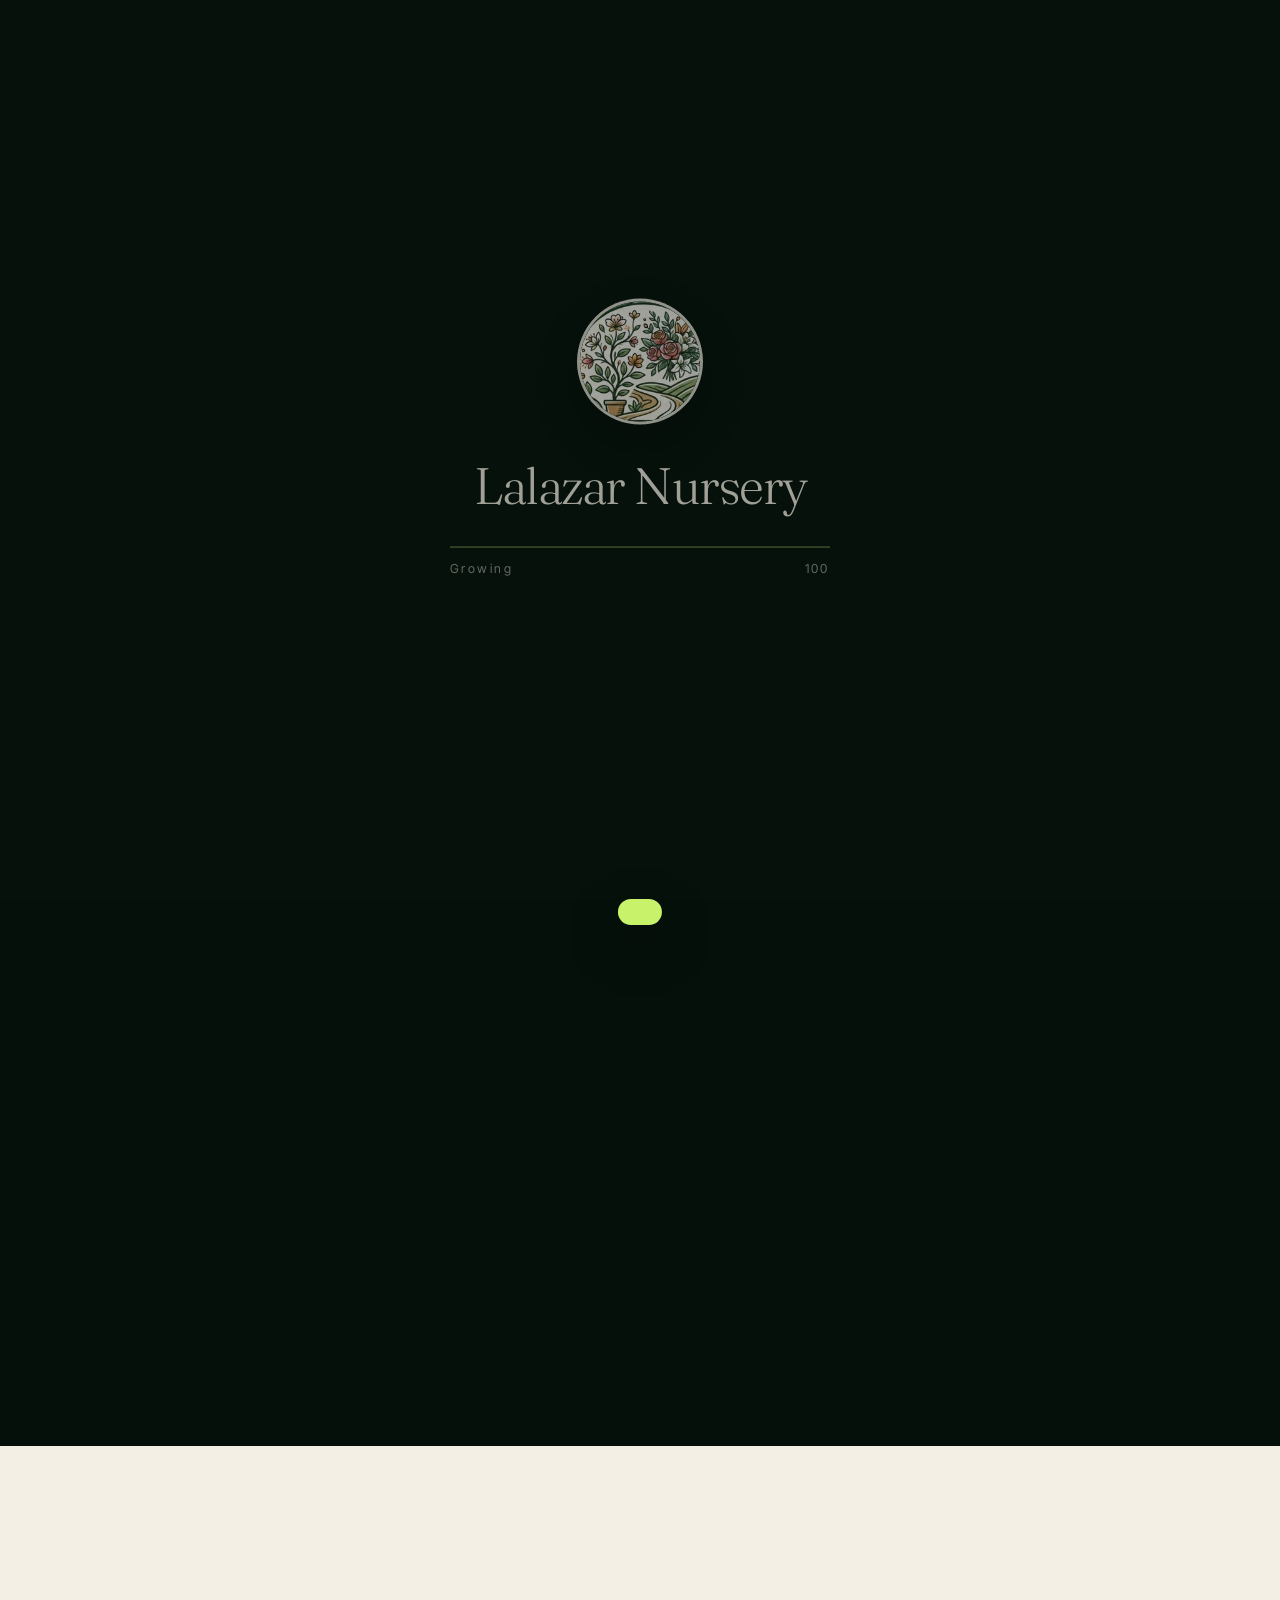
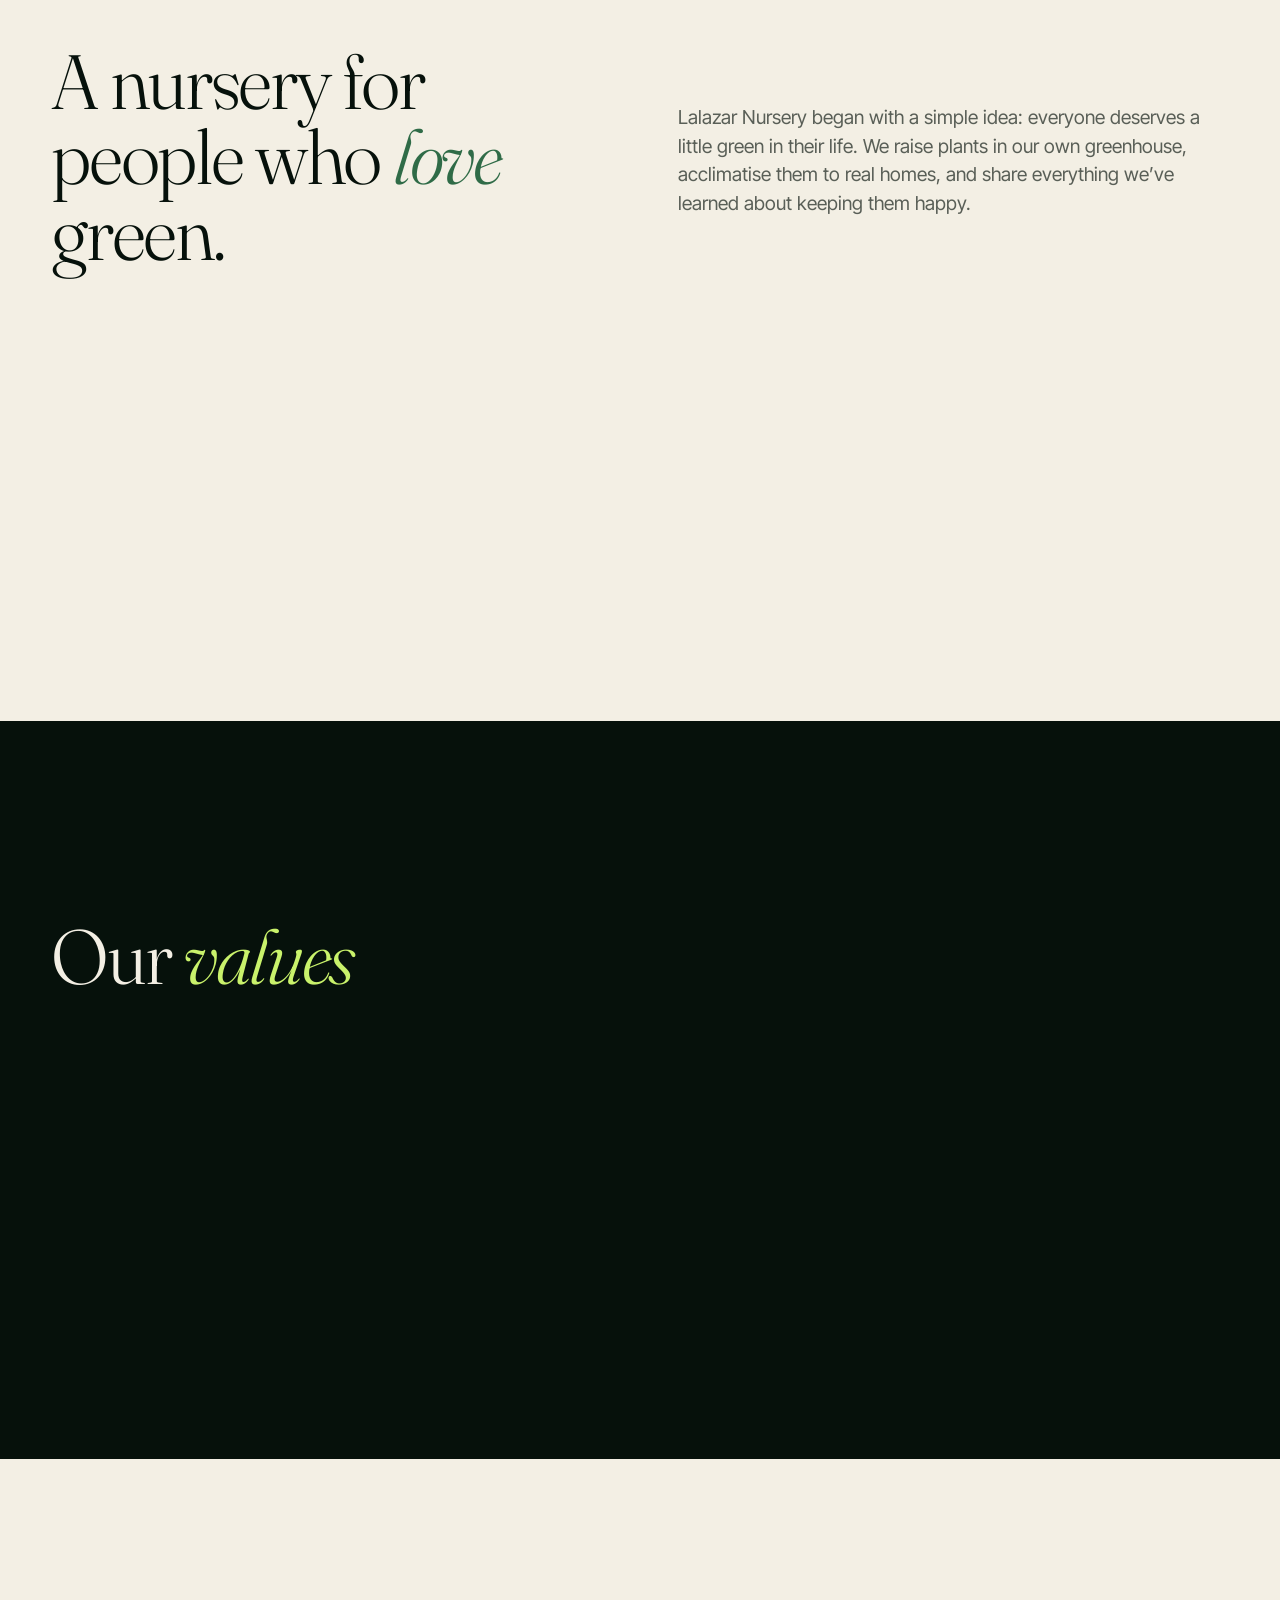
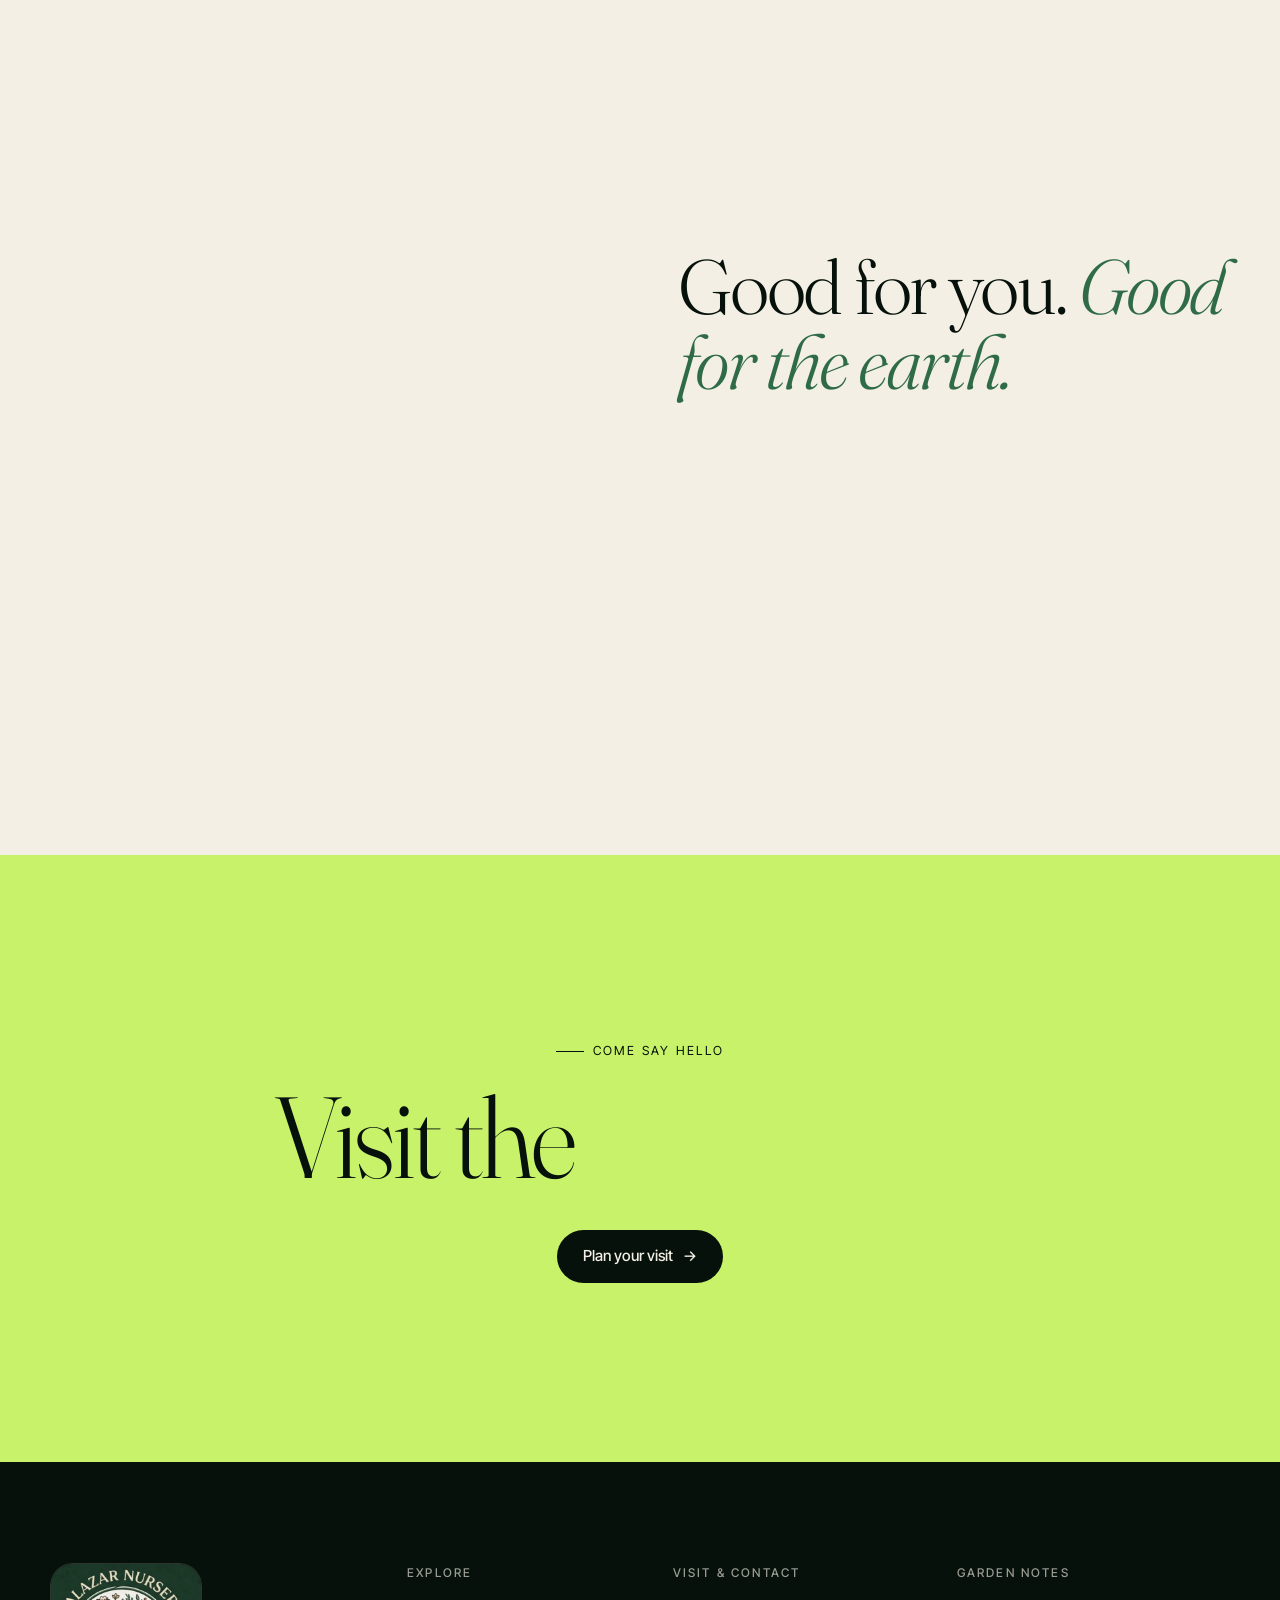
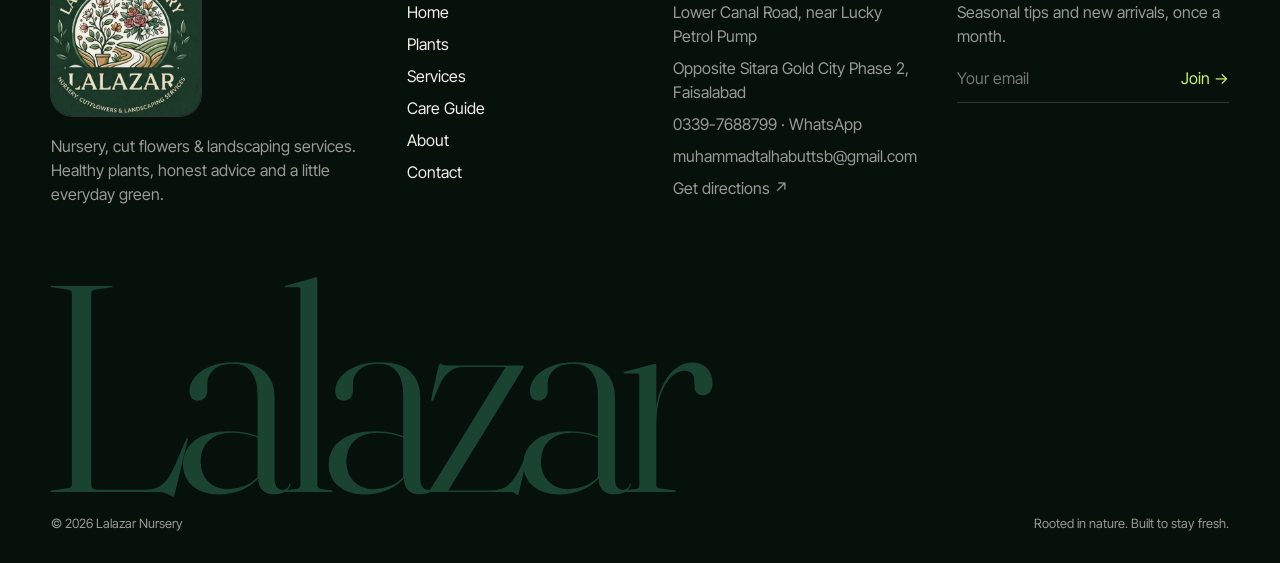
==== commit 1011d466: "Restore the Our philosophy section on the home page Co-Authored-By: Claude Sonnet 5.5 <noreply@anthr" ====
--- a/about.html
+++ b/about.html
@@ -10,7 +10,7 @@
 <link rel="preconnect" href="https://fonts.googleapis.com"><link rel="preconnect" href="https://fonts.gstatic.com" crossorigin>
 <link rel="preconnect" href="https://images.unsplash.com" crossorigin>
 <link href="https://fonts.googleapis.com/css2?family=Fraunces:ital,opsz,wght@0,9..144,300;0,9..144,400;1,9..144,300&family=Inter+Tight:wght@300;400;500;600&display=swap" rel="stylesheet">
-<link rel="stylesheet" href="css/style.css?v=22">
+<link rel="stylesheet" href="css/style.css?v=23">
 </head>
 <body>
 <main>
@@ -58,7 +58,7 @@
 <script src="https://cdnjs.cloudflare.com/ajax/libs/gsap/3.12.5/gsap.min.js"></script>
 <script src="https://cdnjs.cloudflare.com/ajax/libs/gsap/3.12.5/ScrollTrigger.min.js"></script>
 <script src="https://cdn.jsdelivr.net/npm/lenis@1.1.13/dist/lenis.min.js"></script>
-<script src="js/data.js?v=22"></script>
-<script src="js/main.js?v=22"></script>
+<script src="js/data.js?v=23"></script>
+<script src="js/main.js?v=23"></script>
 </body>
 </html>
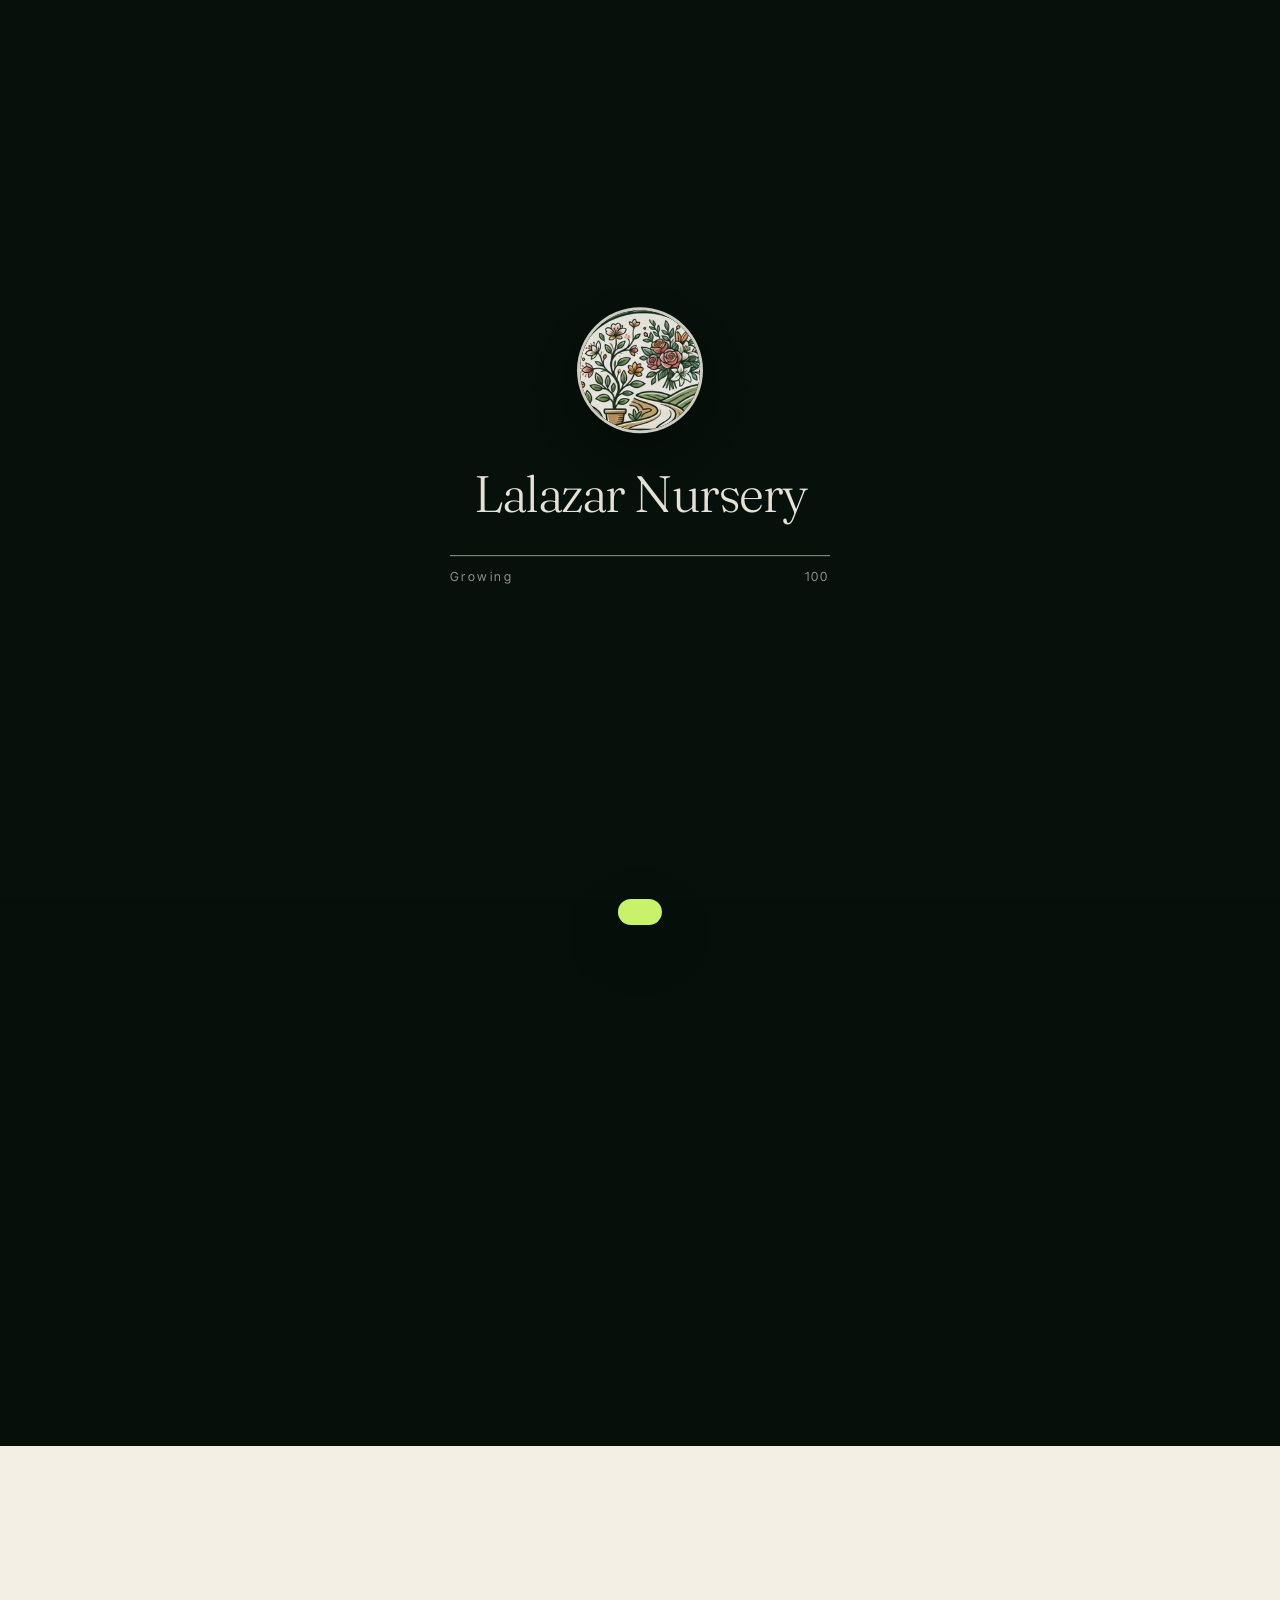
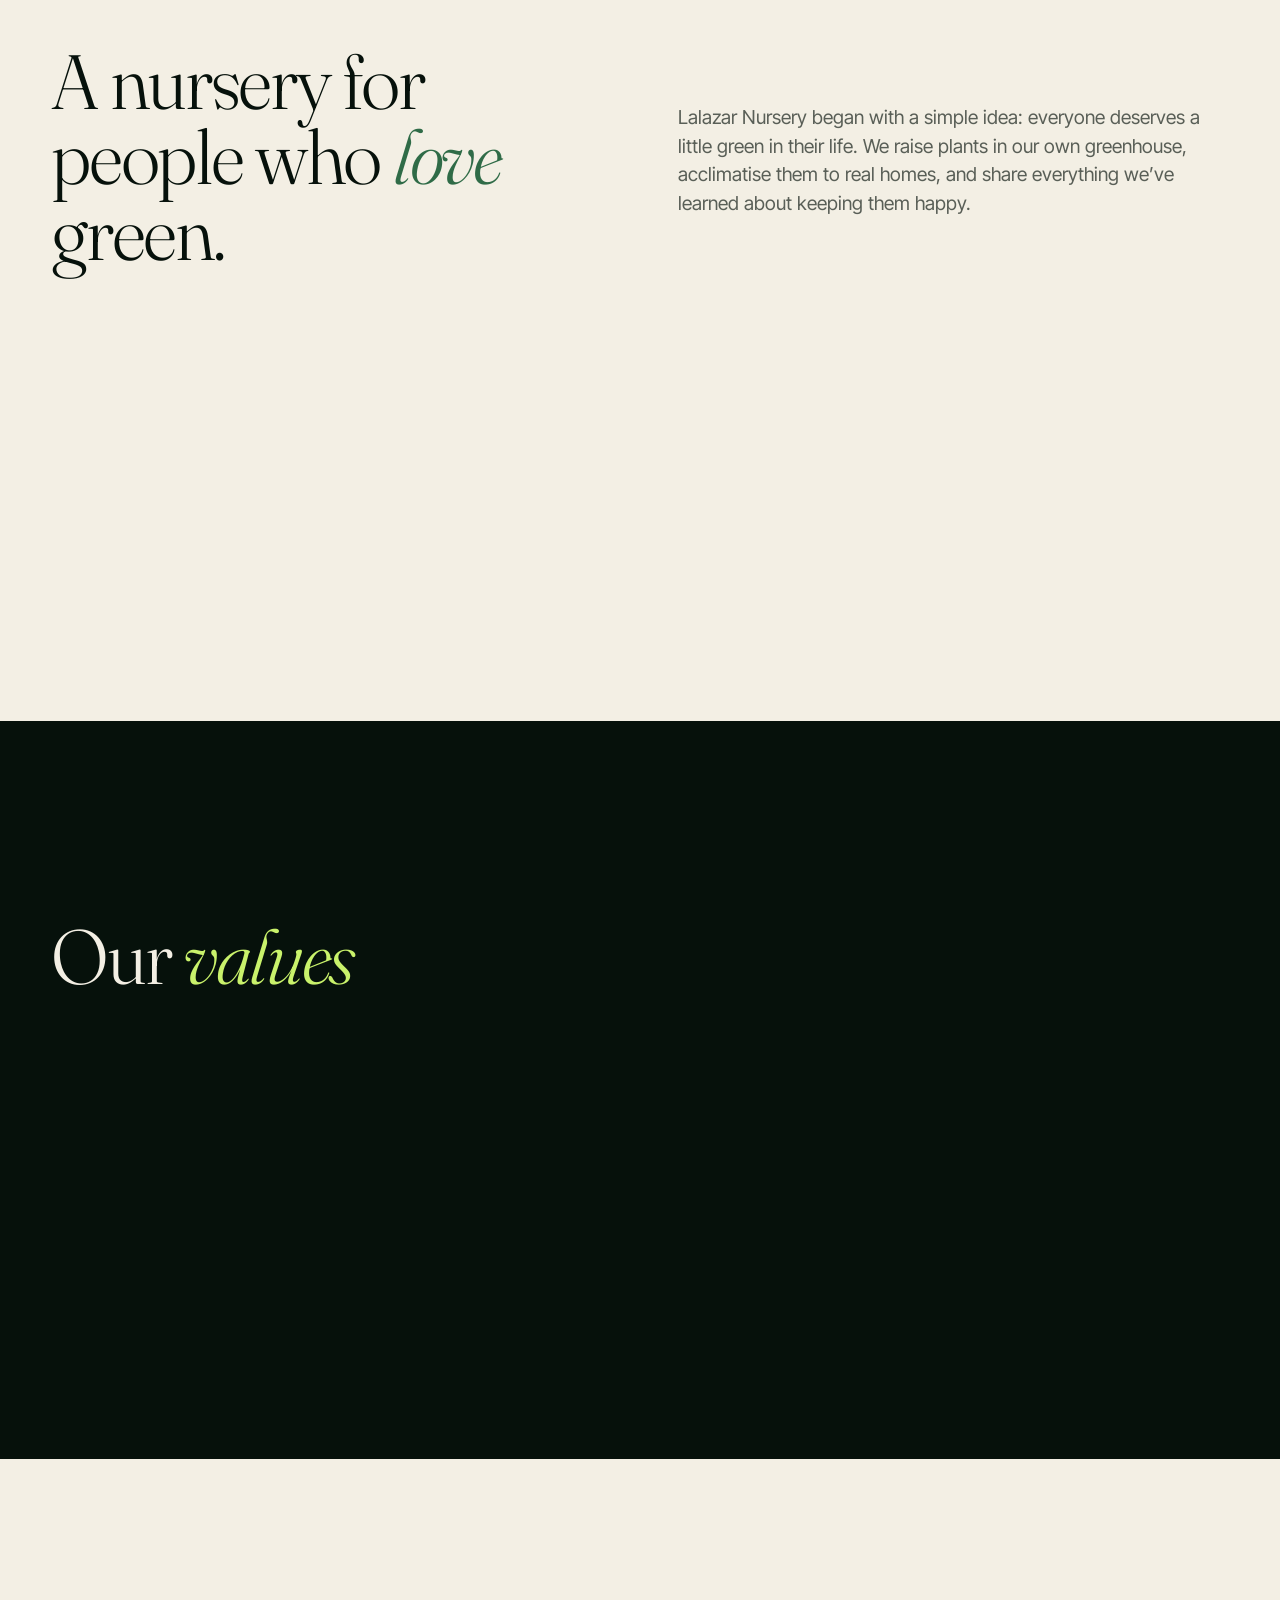
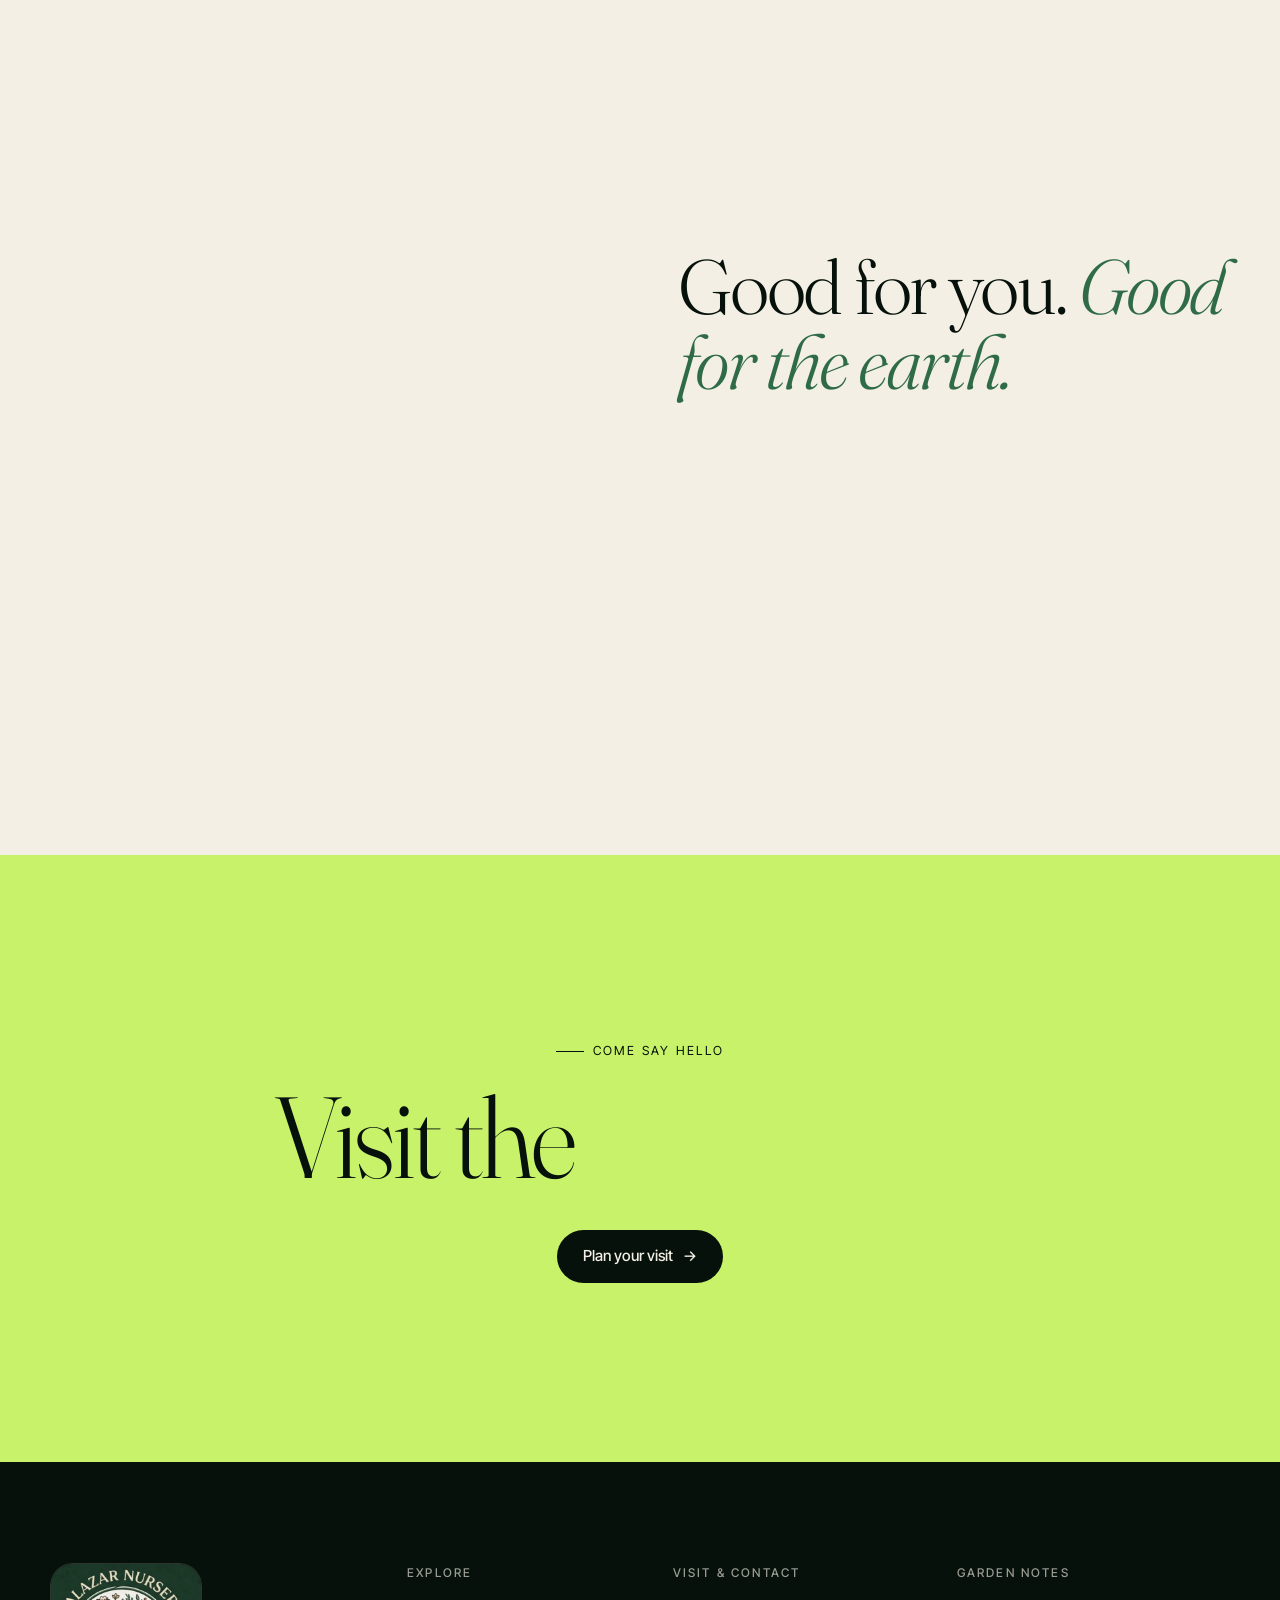
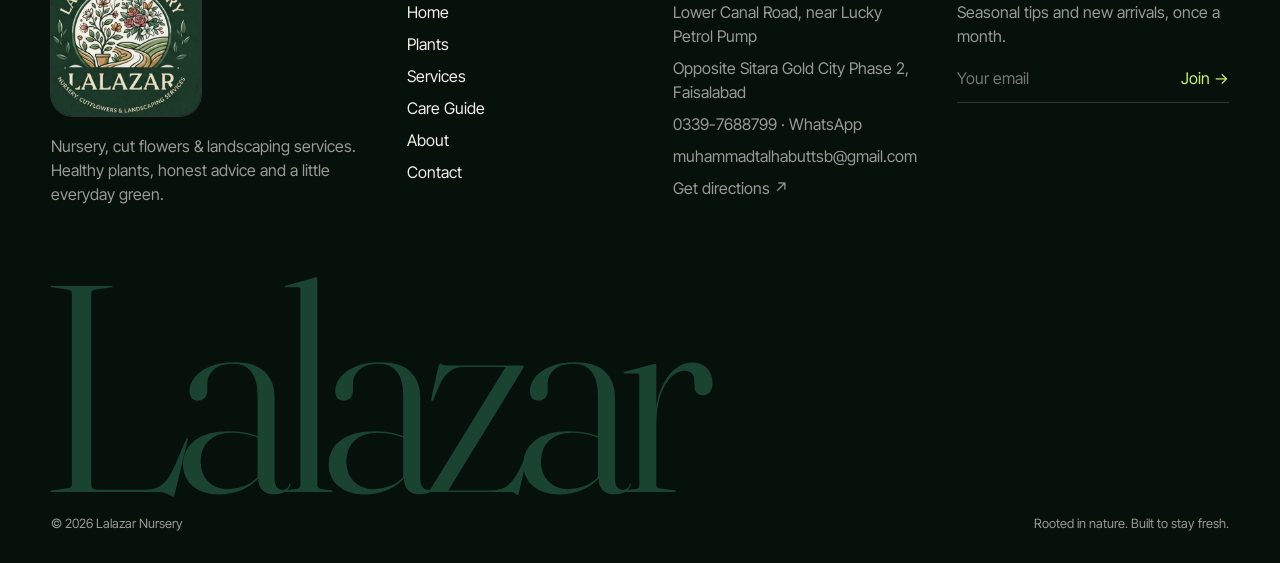
==== commit 83f7e196: "Redesign contact page - Quick-action cards (WhatsApp, call, email) with copy buttons - Floating-labe" ====
--- a/about.html
+++ b/about.html
@@ -10,7 +10,7 @@
 <link rel="preconnect" href="https://fonts.googleapis.com"><link rel="preconnect" href="https://fonts.gstatic.com" crossorigin>
 <link rel="preconnect" href="https://images.unsplash.com" crossorigin>
 <link href="https://fonts.googleapis.com/css2?family=Fraunces:ital,opsz,wght@0,9..144,300;0,9..144,400;1,9..144,300&family=Inter+Tight:wght@300;400;500;600&display=swap" rel="stylesheet">
-<link rel="stylesheet" href="css/style.css?v=23">
+<link rel="stylesheet" href="css/style.css?v=25">
 </head>
 <body>
 <main>
@@ -58,7 +58,7 @@
 <script src="https://cdnjs.cloudflare.com/ajax/libs/gsap/3.12.5/gsap.min.js"></script>
 <script src="https://cdnjs.cloudflare.com/ajax/libs/gsap/3.12.5/ScrollTrigger.min.js"></script>
 <script src="https://cdn.jsdelivr.net/npm/lenis@1.1.13/dist/lenis.min.js"></script>
-<script src="js/data.js?v=23"></script>
-<script src="js/main.js?v=23"></script>
+<script src="js/data.js?v=25"></script>
+<script src="js/main.js?v=25"></script>
 </body>
 </html>
--- a/css/style.css
+++ b/css/style.css
@@ -531,3 +531,88 @@
 .card-chips span{font-size:.68rem;letter-spacing:.04em;padding:.4em .8em;border-radius:99px;background:rgba(6,17,11,.68);backdrop-filter:blur(8px);color:var(--cream);text-transform:capitalize}
 .card:hover .card-chips{transform:none}
 @media(hover:none){.card-chips{display:none}}
+
+/* ============ Contact page ============ */
+.chero{position:relative;isolation:isolate;padding-bottom:clamp(120px,14vw,190px)}
+.chero .blob{position:absolute;border-radius:50%;filter:blur(70px);z-index:-1;pointer-events:none;animation:blobf 14s ease-in-out infinite alternate}
+.chero .b1{width:440px;height:440px;background:#2f6b47;opacity:.55;top:-140px;right:-90px}
+.chero .b2{width:320px;height:320px;background:#c9f26b;opacity:.2;bottom:-150px;left:28%;animation-delay:-5s}
+.chero .b3{width:280px;height:280px;background:#e0709a;opacity:.22;top:18%;right:26%;animation-delay:-9s}
+@keyframes blobf{to{transform:translate3d(-60px,50px,0) scale(1.15)}}
+.csec{padding:0 0 clamp(70px,9vw,130px)}
+
+.qcards{display:grid;grid-template-columns:repeat(3,1fr);gap:clamp(14px,2vw,26px);margin-top:calc(-1 * clamp(80px,9vw,120px));position:relative;z-index:3}
+.qcard{position:relative;display:flex;flex-direction:column;gap:6px;background:#fff;border-radius:30px;padding:clamp(24px,3vw,36px);box-shadow:0 30px 60px -34px rgba(6,17,11,.45),0 0 0 1px rgba(6,17,11,.05);overflow:hidden;transition:box-shadow .5s var(--ease)}
+.qcard::after{content:"";position:absolute;inset:0;background:radial-gradient(circle at var(--mx,50%) var(--my,0%),rgba(201,242,107,.28),transparent 55%);opacity:0;transition:opacity .4s;pointer-events:none}
+.qcard:hover::after{opacity:1}
+.qcard:hover{box-shadow:0 40px 70px -32px rgba(6,17,11,.55),0 0 0 1px rgba(6,17,11,.06)}
+.qicon{width:58px;height:58px;border-radius:18px;display:grid;place-items:center;margin-bottom:14px;transition:transform .6s var(--ease)}
+.qcard:hover .qicon{transform:rotate(-8deg) scale(1.08)}
+.qicon svg{width:28px;height:28px;fill:none;stroke:var(--ink);stroke-width:1.7;stroke-linecap:round;stroke-linejoin:round}
+.qicon.wa{background:#c9f5d8}.qicon.call{background:#dfeedc}.qicon.mail{background:#fbe6d6}
+.qcard h3{font-family:var(--serif);font-weight:400;font-size:1.5rem;letter-spacing:-.02em}
+.qval{font-family:var(--serif);font-size:1.35rem;letter-spacing:-.01em}
+.qmail{font-size:1.02rem;word-break:break-all}
+.qnote{font-size:.92rem;opacity:.62;margin-bottom:14px}
+.qact{display:flex;gap:10px;flex-wrap:wrap;align-items:center;margin-top:auto}
+.copy{padding:.7em 1.2em;border-radius:99px;box-shadow:inset 0 0 0 1px rgba(6,17,11,.25);font-size:.9rem;transition:background .3s,color .3s}
+.copy:hover{background:rgba(6,17,11,.07)}
+.copy.done{background:var(--ink);color:var(--cream);box-shadow:none}
+
+.cgrid{display:grid;grid-template-columns:1.25fr .9fr;gap:clamp(16px,2.4vw,30px);margin-top:clamp(28px,3.4vw,44px);align-items:stretch}
+.cform{display:grid;gap:22px;align-content:start;background:#fff;border-radius:34px;padding:clamp(26px,4vw,52px);box-shadow:0 30px 60px -38px rgba(6,17,11,.4),0 0 0 1px rgba(6,17,11,.05)}
+.cform-sub{opacity:.62;margin-top:-10px;max-width:46ch}
+.cform .row2{gap:16px}
+.ff{position:relative}
+.ff input,.ff textarea{width:100%;padding:24px 18px 9px;border:1.5px solid rgba(6,17,11,.16);border-radius:16px;background:#fbfaf6;font:inherit;font-size:1.02rem;color:var(--ink);outline:none;transition:border-color .3s,box-shadow .3s,background .3s}
+.ff textarea{min-height:150px;resize:vertical;padding-top:30px;display:block}
+.ff label{position:absolute;left:19px;top:17px;font-size:1rem;color:rgba(6,17,11,.52);pointer-events:none;transform-origin:left top;transition:transform .35s var(--ease),color .3s}
+.ff input:focus,.ff textarea:focus{border-color:var(--leaf);background:#fff;box-shadow:0 0 0 4px rgba(47,107,71,.14)}
+.ff input:focus+label,.ff input:not(:placeholder-shown)+label,.ff textarea:focus+label,.ff textarea:not(:placeholder-shown)+label{transform:translateY(-10px) scale(.76);color:var(--leaf)}
+.ff.bad input,.ff.bad textarea{border-color:#c4492a;box-shadow:0 0 0 4px rgba(196,73,42,.12)}
+.ff .err{display:block;min-height:0;margin:6px 4px 0;color:#c4492a;font-size:.82rem}
+.cnt{display:block;text-align:right;margin-top:6px;font-size:.74rem;opacity:.5}
+.topics{border:0;padding:0;margin:0;display:flex;flex-wrap:wrap;gap:8px}
+.topics legend{float:none;width:100%;margin:0 0 10px;padding:0;font-size:.75rem;letter-spacing:.16em;text-transform:uppercase;opacity:.6}
+.topics label{position:relative;cursor:pointer}
+.topics input{position:absolute;opacity:0;inset:0;width:100%;height:100%;margin:0;cursor:pointer}
+.topics span{display:block;padding:.62em 1.15em;border-radius:99px;box-shadow:inset 0 0 0 1px rgba(6,17,11,.22);font-size:.9rem;transition:background .3s,color .3s,transform .4s var(--ease),box-shadow .3s}
+.topics label:hover span{transform:translateY(-2px);background:rgba(6,17,11,.05)}
+.topics input:checked+span{background:var(--ink);color:var(--cream);box-shadow:none}
+.topics input:focus-visible+span{outline:2px solid var(--leaf);outline-offset:3px}
+.cform .submit{justify-self:start;padding:1.1em 1.9em}
+.cform .sendbox{margin-top:4px}
+
+.visit{position:relative;overflow:hidden;display:flex;flex-direction:column;background:linear-gradient(165deg,#1b4a33 0%,#0c2418 70%);color:var(--cream);border-radius:34px;padding:clamp(26px,4vw,48px)}
+.vleaf{position:absolute;right:-70px;bottom:-70px;width:300px;height:300px;border-radius:0 100% 0 100%;background:radial-gradient(circle at 30% 30%,rgba(201,242,107,.22),rgba(201,242,107,0) 70%);transform:rotate(-12deg);pointer-events:none;animation:blobf 12s ease-in-out infinite alternate}
+.vlogo{width:84px;height:84px;border-radius:50%;margin-bottom:22px;box-shadow:0 0 0 3px rgba(243,239,228,.9),0 16px 36px rgba(0,0,0,.35)}
+.vlist{list-style:none;display:grid;gap:20px;margin-bottom:30px;position:relative}
+.vlist li{display:flex;gap:14px;align-items:flex-start;line-height:1.6;font-size:.96rem;opacity:.92}
+.vlist b{font-weight:500}
+.vi{flex:none;width:42px;height:42px;border-radius:50%;background:rgba(201,242,107,.14);color:var(--lime);display:grid;place-items:center}
+.vi svg{width:20px;height:20px;fill:none;stroke:currentColor;stroke-width:1.8;stroke-linecap:round;stroke-linejoin:round}
+.visit .btn{align-self:flex-start;margin-top:auto;position:relative}
+
+.mapcard{position:relative;margin-top:clamp(16px,2.4vw,30px);border-radius:34px;overflow:hidden;aspect-ratio:21/8;min-height:340px;background:var(--moss);box-shadow:0 30px 60px -38px rgba(6,17,11,.5),0 0 0 1px rgba(6,17,11,.05)}
+.mapcard iframe{position:absolute;inset:0;width:100%;height:100%;border:0;filter:saturate(.9) contrast(1.03)}
+.maplabel{position:absolute;left:clamp(14px,2vw,26px);bottom:clamp(14px,2vw,26px);display:flex;align-items:center;gap:14px;flex-wrap:wrap;background:rgba(243,239,228,.94);backdrop-filter:blur(10px);color:var(--ink);padding:14px 14px 14px 20px;border-radius:22px;box-shadow:0 20px 40px -18px rgba(0,0,0,.45);max-width:calc(100% - 28px)}
+.maplabel small{opacity:.65}
+.maplabel .btn{padding:.8em 1.3em;font-size:.88rem}
+.pin{position:relative;width:14px;height:14px;border-radius:50%;background:var(--leaf);flex:none}
+.pin::after{content:"";position:absolute;inset:-6px;border-radius:50%;border:2px solid var(--leaf);animation:pinpulse 2s ease-out infinite}
+@keyframes pinpulse{from{transform:scale(.6);opacity:.9}to{transform:scale(1.8);opacity:0}}
+
+@media(max-width:900px){
+  .qcards{grid-template-columns:1fr}
+  .cgrid{grid-template-columns:1fr}
+  .mapcard{aspect-ratio:auto;height:420px}
+}
+@media(max-width:600px){
+  .chero .blob{opacity:.35}
+  .cform .row2{grid-template-columns:1fr}
+  .cform .submit{justify-self:stretch;justify-content:center}
+  .maplabel{right:14px}
+  .maplabel .btn{width:100%;justify-content:center}
+}
+@media(prefers-reduced-motion:reduce){.chero .blob,.vleaf,.pin::after{animation:none}}
+.cform .h3 em{color:var(--leaf)}
